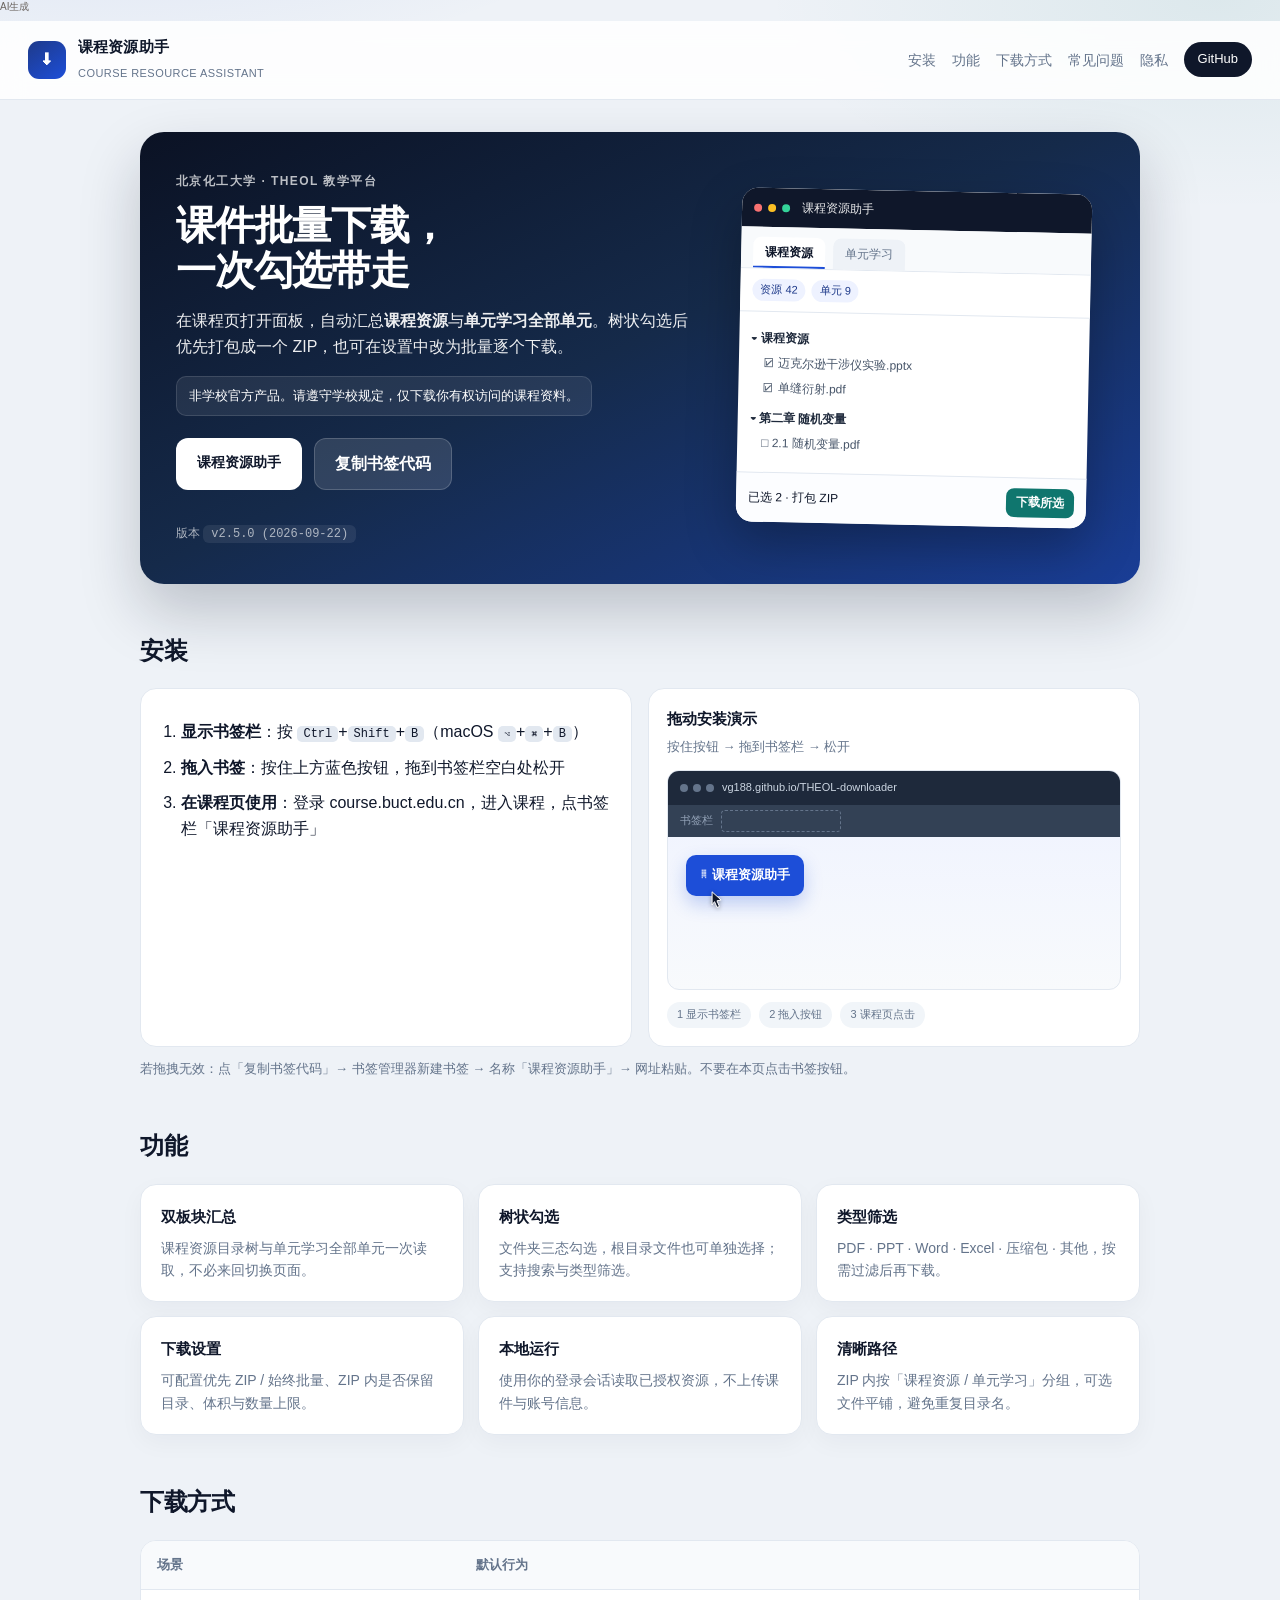
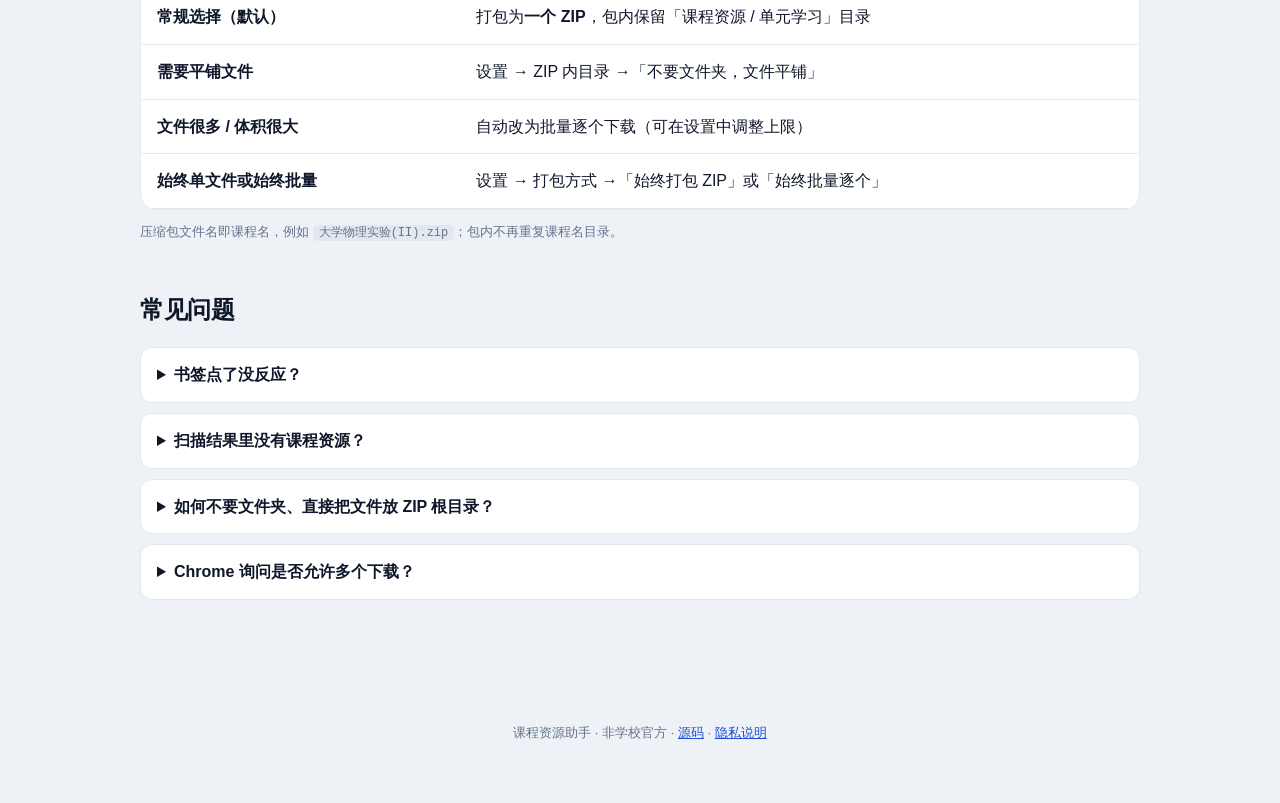
==== index.html @ 66c6e508 "feat: course resource assistant site" ====
<!-- AI生成 -->
<!doctype html>
<html lang="zh-CN">
<head>
<meta charset="utf-8">
<meta name="viewport" content="width=device-width,initial-scale=1">
<title>课程资源助手</title>
<meta name="description" content="北京化工大学 THEOL 教学平台课件批量下载工具。一次汇总课程资源与单元学习，树状勾选，优先打包 ZIP。书签安装，本地运行。">
<link rel="stylesheet" href="site.css">
<script>window.__BOOKMARKLET__={"href":"javascript:(()=>{(()=>{\"use strict\";const Ie=\"2.5.0\",H=\"buct-tab-dl-host\",Q=\"buct-dl-settings-v1\";if(location.protocol!==\"https:\"&&location.protocol!==\"http:\"){alert(\"请在学校教学平台页面运行此书签\");return}if(!/course\\.buct\\.edu\\.cn$/i.test(location.hostname)){alert(\"请在 course.buct.edu.cn 的课程页运行「课程资源助手」\");return}const ee=document.getElementById(H);if(ee&&ee.remove(),window.__buctTabDl&&window.__buctTabDl.close)try{window.__buctTabDl.close()}catch{}const D=location.origin,Z={\"pdf.gif\":\"pdf\",\"powerpoint.gif\":\"pptx\",\"ppt.gif\":\"ppt\",\"pptx.gif\":\"pptx\",\"word.gif\":\"doc\",\"doc.gif\":\"doc\",\"docx.gif\":\"docx\",\"excel.gif\":\"xls\",\"xls.gif\":\"xls\",\"xlsx.gif\":\"xlsx\",\"zip.gif\":\"zip\",\"rar.gif\":\"rar\",\"7z.gif\":\"7z\",\"txt.gif\":\"txt\",\"jpg.gif\":\"jpg\",\"png.gif\":\"png\",\"gif.gif\":\"gif\",\"mp3.gif\":\"mp3\",\"mp4.gif\":\"mp4\",\"video.gif\":\"mp4\",\"avi.gif\":\"avi\",\"html.gif\":\"html\",\"file.gif\":\"\",\"attach.gif\":\"\"},le={pdf:\"pdf\",ppt:\"ppt\",pptx:\"ppt\",doc:\"word\",docx:\"word\",xls:\"excel\",xlsx:\"excel\",zip:\"archive\",rar:\"archive\",\"7z\":\"archive\"},V=s=>new Promise(c=>setTimeout(c,s)),z=s=>String(s||\"\").replace(/\\s+/g,\" \").trim().replace(/[. ]+$/,\"\")||\"未命名\",te=s=>/\\.[A-Za-z0-9]{1,8}$/.test(String(s||\"\").split(/[\\\\/]/).pop()||\"\"),ne=s=>(String(s||\"\").trim().match(/\\.([A-Za-z0-9]{1,8})$/i)||[,\"\"])[1].toLowerCase(),B=s=>le[s]||\"other\",de=s=>String(s||\"\").split(/[\\\\/]/).pop().toLowerCase();function ue(s){if(!s)return\"\";const c=de(s);if(c in Z)return Z[c];for(const o of Object.keys(Z))if(Z[o]&&c.includes(o.replace(\".gif\",\"\")))return Z[o];return\"\"}async function $(s){const c=await fetch(s,{credentials:\"include\"});if(!c.ok)throw new Error(\"请求失败 \"+c.status);const o=await c.arrayBuffer(),f=(c.headers.get(\"content-type\")||\"\").match(/charset=([^;]+)/i);let d=(f?f[1]:\"gbk\").trim().toLowerCase();d===\"gb2312\"&&(d=\"gbk\");try{return new TextDecoder(d).decode(o)}catch{return new TextDecoder(\"gbk\").decode(o)}}const G=s=>new DOMParser().parseFromString(s,\"text/html\"),q=(s,c)=>{try{return new URL(s,c).href}catch{return\"\"}};function fe(s){const c=s.querySelector(\"table.valuelist\")||s.querySelector(\"table\");return c?[...c.querySelectorAll(\"tr\")].filter(o=>o.querySelector(\"td\")):[]}function oe(s){const c=s.querySelector('img[src*=\"icons/\"], img[src*=\"image/\"]');return c?ue(c.getAttribute(\"src\")||\"\"):\"\"}function pe(s,c){const o=s.querySelector(\"a[href*='listview.jsp'][href*='folderid=']\");if(!o)return null;const t=o.getAttribute(\"href\")||\"\",f=(o.textContent||\"\").replace(/\\s+/g,\" \").trim();if(!f||/返回上一级/.test(f))return null;const d=q(t,c);if(!d)return null;let a=\"\",u=\"\";try{const w=new URL(d);a=w.searchParams.get(\"folderid\")||\"\",u=w.searchParams.get(\"lid\")||\"\"}catch{return null}if(!a)return null;const g=s.querySelector(\"img\"),m=g&&g.getAttribute(\"src\")||\"\";if(!(/folder\\.gif|filefolder|directory/i.test(m)||/acttype=enter/.test(t))&&!/acttype=enter/.test(t))return null;const h=d.includes(\"acttype=enter\")?d:q(\"listview.jsp?acttype=enter&folderid=\"+encodeURIComponent(a)+(u?\"&lid=\"+encodeURIComponent(u):\"\"),c);return{folderId:a,lid:u,name:z(f),url:h}}function ge(s,c){const o=s.querySelector(\"a[href*='download_preview.jsp']\");if(!o)return null;let t;try{t=new URL(o.getAttribute(\"href\")||\"\",c)}catch{return null}const f=t.searchParams.get(\"fileid\")||\"\",d=t.searchParams.get(\"resid\")||\"\",a=t.searchParams.get(\"lid\")||\"\";if(!f||!d||!a)return null;let u=z((o.textContent||\"\").trim()||\"未命名\");const g=oe(s);!te(u)&&g&&(u+=\".\"+g);const m=ne(u)||g;let C=D;try{C=new URL(c).origin}catch{}const h=C+\"/meol/common/script/download.jsp?fileid=\"+encodeURIComponent(f)+\"&resid=\"+encodeURIComponent(d)+\"&lid=\"+encodeURIComponent(a);return{id:a+\":\"+d+\":\"+f,name:u,originalName:z((o.textContent||\"\").trim()||\"未命名\"),downloadUrl:h,previewUrl:q(o.getAttribute(\"href\")||\"\",c),fileid:f,resid:d,lid:a,ext:m,group:B(m)}}function R(s,c,o){return{type:\"folder\",id:\"f_\"+c.join(\"|\")+\"_\"+(o||\"\"),name:z(s),pathSegments:c.slice(),url:o||\"\",children:[],scanError:\"\"}}function Y(s,c,o){return{type:\"file\",...s,pathSegments:c.slice(),section:o||\"resource\"}}async function j(s,c,o,t){const f=await $(s),d=G(f),a=R(c,o,s);for(const u of fe(d)){const g=ge(u,s);if(g){a.children.push(Y(g,o,\"resource\"));continue}const m=pe(u,s);if(!(!m||t.has(m.folderId))){t.add(m.folderId);try{a.children.push(await j(m.url,m.name,[...o,m.name],t))}catch(C){const h=R(m.name,[...o,m.name],m.url);h.scanError=C&&C.message?C.message:String(C),a.children.push(h)}await V(35)}}return a}function A(s){const c=[],o=new Set;function t(f){const d=[f];for(;d.length;){const a=d.shift();if(!a||o.has(a))continue;o.add(a),c.push(a);let u=0;try{u=a.frames&&a.frames.length||0}catch{u=0}for(let g=0;g<u;g++)try{d.push(a.frames[g])}catch{}}}t(s);try{window.top&&!o.has(window.top)&&t(window.top)}catch{}return c}function be(){const s=[];for(const t of A(window))try{const f=t.location.href;try{const d=new URL(f),a=d.searchParams.get(\"lid\")||d.searchParams.get(\"courseId\")||\"\";a&&/^\\d+$/.test(a)&&s.push(a)}catch{}for(const d of t.document.querySelectorAll(\"a[href]\")){const a=d.getAttribute(\"href\")||\"\";if(/lid=|courseId=/.test(a))try{const u=new URL(a,f),g=u.searchParams.get(\"lid\")||u.searchParams.get(\"courseId\")||\"\";g&&/^\\d+$/.test(g)&&s.push(g)}catch{}}}catch{}const c={};for(const t of s)c[t]=(c[t]||0)+1;const o=Object.entries(c).sort((t,f)=>f[1]-t[1]);return o.length?o[0][0]:\"\"}function he(s){const c=String(s||\"\").match(/网络课程\\s*[—–-]\\s*(.+)$/);return c?z(c[1]).slice(0,80):z(String(s||\"\").replace(/\\s*[-—–|].*$/,\"\").trim()||\"课件\").slice(0,80)}function me(s,c){const o=[],t=new Set,f=/^(单元学习|课程资源|课程活动|基本信息|首页|课程介绍|教学大纲|教学日历|教师信息|课程作业|在线测试|教学播课|学习分析|互动交流|课程通知|课程问卷|课程笔记|课程答疑)$/i;for(const d of s.querySelectorAll('a[href*=\"course_column_preview_transfer.jsp\"]'))try{const a=new URL(d.getAttribute(\"href\"),c),u=a.searchParams.get(\"columnId\"),g=a.searchParams.get(\"tagbug\");if(!u||g!==\"client\"||t.has(u))continue;const m=z((d.textContent||\"\").replace(/\\s+/g,\" \").trim()||\"单元\").slice(0,120);if(f.test(m)||m.length<2)continue;t.add(u),o.push({columnId:u,title:m,entryUrl:a.origin+a.pathname+\"?tagbug=client&columnId=\"+encodeURIComponent(u),order:o.length})}catch{}return o}function X(s){const c=new Map;for(const o of s.querySelectorAll('a[href*=\"download_preview.jsp\"]'))try{const t=new URL(o.getAttribute(\"href\"),s.baseURI||D),f=t.searchParams.get(\"fileid\")||\"\",d=t.searchParams.get(\"resid\")||\"\",a=t.searchParams.get(\"lid\")||\"\";if(!f||!d||!a)continue;const u=a+\":\"+d+\":\"+f;if(c.has(u))continue;const g=o.closest(\"tr,li,div,td\")||o.parentElement;let m=z((o.textContent||\"\").trim()||\"未命名\");const C=g?oe(g):\"\";!te(m)&&C&&(m+=\".\"+C);const h=ne(m)||C;c.set(u,{id:u,name:m,originalName:z((o.textContent||\"\").trim()||\"未命名\"),downloadUrl:t.origin+\"/meol/common/script/download.jsp?fileid=\"+encodeURIComponent(f)+\"&resid=\"+encodeURIComponent(d)+\"&lid=\"+encodeURIComponent(a),previewUrl:t.href,fileid:f,resid:d,lid:a,ext:h,group:B(h)})}catch{}return[...c.values()]}async function xe(s){const c=await $(s),o=G(c);let t=X(o);const f=[...o.querySelectorAll(\"iframe[src],frame[src]\")].map(g=>q(g.getAttribute(\"src\")||\"\",s)),d=c.match(/resFolderViewList\\.do[^\"'\\s]*/i);d&&f.push(q(d[0].replace(/&amp;/g,\"&\"),s));for(const g of f)if(!(!g||!/course\\.buct\\.edu\\.cn/i.test(g))&&/resFolderViewList|listview|download_preview|colUrlStuView/i.test(g))try{t=t.concat(X(G(await $(g))))}catch{}const a=new Set,u=[];for(const g of t)a.has(g.id)||(a.add(g.id),u.push(g));return u}function P(s,c=[]){if(!s)return c;s.type===\"file\"&&c.push(s);for(const o of s.children||[])P(o,c);return c}async function we(s){const c=h=>{s&&s(h)};let o=\"课件\";for(const h of A(window))try{const w=h.document&&h.document.title;if(w&&/网络课程/.test(w)){o=he(w);break}}catch{}const t=be(),f=[];let d=R(\"课程资源\",[],location.href);d.id=\"section-resource\";let a=R(\"单元学习\",[\"单元学习\"],location.href);if(a.id=\"section-unit\",c(\"正在扫描课程资源目录树…\"),t)try{const h=D+\"/meol/common/script/listview.jsp?acttype=enter&folderid=0&lid=\"+encodeURIComponent(t);d=await j(h,\"课程资源\",[],new Set),d.id=\"section-resource\"}catch{try{const w=D+\"/meol/jpk/course/layout/newpage/listview.jsp?acttype=enter&folderid=0&lid=\"+encodeURIComponent(t);d=await j(w,\"课程资源\",[],new Set),d.id=\"section-resource\"}catch(w){d.scanError=w&&w.message||String(w),f.push({section:\"课程资源\",title:\"目录树\",error:d.scanError})}}else{let h=!1;for(const w of A(window))try{if(!/listview\\.jsp/i.test(w.location.href)||!w.document||!w.document.querySelector(\"table.valuelist\"))continue;h=!0,d=await j(w.location.href,\"课程资源\",[],new Set),d.id=\"section-resource\";break}catch{}h||(d.scanError=\"未能定位课程 id，请先进入课程资源或单元学习页面\",f.push({section:\"课程资源\",title:\"目录树\",error:d.scanError}))}c(\"正在探测全部单元…\");let u=[];for(const h of A(window))try{const w=me(h.document,h.location.href);w.length>u.length&&(u=w)}catch{}let g=0;if(u.length){const h=new Map;let w=0;for(const E of u){w+=1,c(\"正在读取单元 \"+w+\" / \"+u.length+\"：\"+E.title);try{const U=await xe(E.entryUrl),M=R(E.title,[\"单元学习\",E.title],E.entryUrl);for(const F of U)h.has(F.id)||(h.set(F.id,F),M.children.push(Y(F,[\"单元学习\",E.title],\"unit\")));a.children.push(M),g+=U.length}catch(U){f.push({section:\"单元学习\",title:E.title,error:U&&U.message?U.message:String(U)});const M=R(E.title,[\"单元学习\",E.title],E.entryUrl);M.scanError=U&&U.message?U.message:String(U),a.children.push(M)}await V(40)}}else{const h=[],w=new Set;for(const E of A(window))try{for(const U of X(E.document))w.has(U.id)||(w.add(U.id),h.push(U))}catch{}if(h.length){const E=R(\"当前页面\",[\"单元学习\",\"当前页面\"],location.href);for(const U of h)E.children.push(Y(U,[\"单元学习\",\"当前页面\"],\"unit\"));a.children.push(E),g=h.length}else a.scanError=\"未探测到单元列表\"}const m=P(d),C=P(a);return{ok:!0,courseName:o,lid:t,resourceTree:d,unitTree:a,resourceFiles:m,unitFiles:C,stats:{resourceFiles:m.length,units:u.length||(a.children.length?a.children.length:0),unitFiles:C.length,total:m.length+C.length},unitIndex:u,failures:f}}const _={zipMode:\"auto\",flatten:!1,maxZipMb:200,maxZipFiles:120};function ye(){try{const s=localStorage.getItem(Q);return s?{..._,...JSON.parse(s)}:{..._}}catch{return{..._}}}function ie(s){try{localStorage.setItem(Q,JSON.stringify(s))}catch{}}const i={courseName:\"课件\",tab:\"resource\",resourceTree:null,unitTree:null,resourceFiles:[],unitFiles:[],files:[],stats:null,failures:[],group:\"all\",query:\"\",selected:new Set,collapsed:new Set,scanning:!1,downloading:!1,settings:ye(),showSettings:!1};function ve(){let s=document.getElementById(H);s&&s.remove(),s=document.createElement(\"div\"),s.id=H,s.style.cssText=\"position:fixed;inset:0;z-index:2147483646;pointer-events:none;\";const c=s.attachShadow({mode:\"open\"});c.innerHTML=`\n<style>\n:host { all: initial; }\n*, *::before, *::after { box-sizing: border-box; }\n.scrim {\n  position: absolute; inset: 0; pointer-events: auto;\n  background: rgba(15, 23, 42, 0.38);\n  backdrop-filter: blur(3px);\n}\n.dialog {\n  pointer-events: auto;\n  position: absolute; left: 50%; top: 50%;\n  transform: translate(-50%, -50%);\n  width: min(980px, calc(100vw - 32px));\n  height: min(700px, calc(100vh - 32px));\n  display: flex; flex-direction: column;\n  background: #fff; color: #0f172a;\n  border-radius: 18px;\n  box-shadow: 0 25px 70px rgba(15, 23, 42, 0.35), 0 0 0 1px rgba(15, 23, 42, 0.06);\n  overflow: hidden;\n  font: 14px/1.5 \"Segoe UI\", \"PingFang SC\", \"Microsoft YaHei\", sans-serif;\n}\n.dialog.dragging { user-select: none; }\n.top {\n  display: flex; align-items: center; gap: 14px;\n  padding: 14px 18px;\n  background: linear-gradient(135deg, #0f172a 0%, #1e3a5f 55%, #2563eb 140%);\n  color: #fff; cursor: grab;\n}\n.top:active { cursor: grabbing; }\n.mark {\n  width: 40px; height: 40px; border-radius: 12px; display: grid; place-items: center;\n  background: rgba(255,255,255,.14); font-size: 18px; flex-shrink: 0;\n}\n.titles { flex: 1; min-width: 0; }\n.titles h1 { margin: 0; font-size: 16px; font-weight: 700; }\n.sub { margin: 3px 0 0; font-size: 12px; opacity: .8; white-space: nowrap; overflow: hidden; text-overflow: ellipsis; }\n.stats { display: flex; gap: 8px; flex-wrap: wrap; }\n.stat {\n  background: rgba(255,255,255,.12); border: 1px solid rgba(255,255,255,.12);\n  border-radius: 999px; padding: 4px 10px; font-size: 12px; white-space: nowrap;\n}\n.acts { display: flex; gap: 8px; }\nbutton {\n  font: inherit; border-radius: 10px; border: 1px solid transparent;\n  padding: 8px 14px; cursor: pointer; transition: .15s ease;\n}\nbutton.primary { background: #fff; color: #0f172a; font-weight: 650; }\nbutton.primary:hover { background: #e2e8f0; }\nbutton.accent { background: #10b981; color: #042f1e; font-weight: 700; }\nbutton.accent:hover { background: #34d399; }\nbutton.ghost {\n  background: rgba(255,255,255,.1); color: #fff; border-color: rgba(255,255,255,.12);\n}\nbutton.ghost:hover { background: rgba(255,255,255,.18); }\nbutton.soft {\n  background: #f1f5f9; color: #334155; border-color: #e2e8f0; font-size: 12px; padding: 6px 10px;\n}\nbutton.soft:hover { background: #e2e8f0; }\nbutton:disabled { opacity: 0.45; cursor: not-allowed; }\n\n.main-tabs {\n  display: flex; gap: 8px; padding: 12px 16px 0; background: #f8fafc;\n  border-bottom: 1px solid #e2e8f0;\n}\n.main-tab {\n  border: 1px solid #e2e8f0; background: #fff; color: #64748b;\n  border-radius: 12px 12px 0 0; border-bottom: none;\n  padding: 10px 18px; cursor: pointer; font: inherit; font-weight: 650;\n}\n.main-tab:hover { color: #0f172a; }\n.main-tab.active {\n  background: #fff; color: #0f172a; border-color: #e2e8f0;\n  box-shadow: 0 -2px 0 #2563eb inset;\n}\n.main-tab .cnt {\n  display: inline-block; margin-left: 6px; background: #e2e8f0; color: #334155;\n  border-radius: 999px; padding: 1px 7px; font-size: 11px; font-weight: 600;\n}\n.main-tab.active .cnt { background: #dbeafe; color: #1d4ed8; }\n\n.status {\n  padding: 8px 16px; font-size: 12px; color: #475569; background: #fff;\n  border-bottom: 1px solid #f1f5f9; min-height: 34px; display: flex; align-items: center; gap: 8px;\n}\n.dot { width: 8px; height: 8px; border-radius: 50%; background: #cbd5e1; flex-shrink: 0; }\n.dot.ok { background: #10b981; box-shadow: 0 0 0 3px rgba(16,185,129,.15); }\n.dot.err { background: #ef4444; box-shadow: 0 0 0 3px rgba(239,68,68,.15); }\n.dot.busy { background: #3b82f6; box-shadow: 0 0 0 3px rgba(59,130,246,.15); animation: pulse 1s infinite; }\n@keyframes pulse { 50% { opacity: .45; } }\n\n.toolbar {\n  display: flex; align-items: center; gap: 10px; padding: 12px 16px;\n  border-bottom: 1px solid #e2e8f0; background: #fff; flex-wrap: wrap;\n}\n.types { display: flex; gap: 4px; flex-wrap: wrap; }\n.type {\n  border: 1px solid transparent; background: transparent; color: #64748b;\n  border-radius: 999px; padding: 5px 11px; cursor: pointer; font: inherit; font-size: 12px;\n}\n.type:hover { background: #e2e8f0; color: #0f172a; }\n.type.active { background: #0f172a; color: #fff; border-color: #0f172a; font-weight: 600; }\n.search {\n  flex: 1; min-width: 140px; max-width: 240px;\n  border: 1px solid #e2e8f0; border-radius: 999px; padding: 7px 14px;\n  font: inherit; background: #fff; color: inherit;\n}\n.search:focus { outline: 2px solid #93c5fd; border-color: #3b82f6; }\n\n.body { flex: 1; display: grid; grid-template-columns: minmax(0, 1fr) 300px; min-height: 0; }\n.tree {\n  overflow: auto; padding: 10px 8px 14px;\n  background: radial-gradient(circle at top left, rgba(37,99,235,.05), transparent 40%), #fff;\n}\n.empty { padding: 48px 24px; text-align: center; color: #64748b; }\n.empty strong { display: block; color: #0f172a; margin-bottom: 6px; font-size: 15px; }\n.row { display: flex; align-items: center; gap: 8px; padding: 5px 8px; border-radius: 10px; min-height: 28px; }\n.row:hover { background: #f1f5f9; }\n.twisty {\n  width: 18px; height: 18px; border: none; background: transparent; color: #94a3b8;\n  cursor: pointer; border-radius: 4px; font-size: 10px; line-height: 1;\n  padding: 0; margin: 0; display: inline-grid; place-items: center;\n  flex-shrink: 0; user-select: none;\n}\n.twisty:hover { background: #e2e8f0; color: #334155; }\n.twisty.leaf { visibility: hidden; }\n.chk { width: 15px; height: 15px; accent-color: #2563eb; cursor: pointer; margin: 0; flex-shrink: 0; }\n.ico {\n  width: 20px; height: 20px; border-radius: 6px; display: inline-grid; place-items: center;\n  font-size: 10px; font-weight: 700; color: #fff; flex-shrink: 0;\n}\n.ico.folder { background: linear-gradient(145deg, #f59e0b, #d97706); }\n.ico.pdf { background: linear-gradient(145deg, #ef4444, #b91c1c); }\n.ico.ppt { background: linear-gradient(145deg, #f97316, #c2410c); }\n.ico.word { background: linear-gradient(145deg, #3b82f6, #1d4ed8); }\n.ico.excel { background: linear-gradient(145deg, #22c55e, #15803d); }\n.ico.archive { background: linear-gradient(145deg, #64748b, #475569); }\n.ico.other { background: linear-gradient(145deg, #8b5cf6, #6d28d9); }\n.label { flex: 1; min-width: 0; white-space: nowrap; overflow: hidden; text-overflow: ellipsis; }\n.badge, .ext { color: #94a3b8; font-size: 12px; flex-shrink: 0; }\n.ext { font-size: 11px; text-transform: uppercase; letter-spacing: .04em; }\n.kids { margin-left: 18px; border-left: 1px dashed #e2e8f0; padding-left: 4px; }\n.kids.collapsed { display: none; }\n\n.side {\n  border-left: 1px solid #e2e8f0; background: #fcfdff;\n  display: flex; flex-direction: column; min-height: 0;\n}\n.side h2 {\n  margin: 0; font-size: 13px; padding: 14px 14px 8px; color: #334155;\n  display: flex; justify-content: space-between; align-items: center;\n}\n.side .list { flex: 1; overflow: auto; padding: 0 8px 8px; }\n.sec-label {\n  font-size: 11px; font-weight: 700; letter-spacing: .04em;\n  color: #1d4ed8; background: #eff6ff; border-radius: 6px;\n  padding: 4px 8px; margin: 8px 4px 4px;\n}\n.sec-label.unit { color: #0f766e; background: #ecfdf5; }\n.side .item {\n  font-size: 12px; color: #475569; padding: 5px 8px; border-radius: 8px;\n  white-space: nowrap; overflow: hidden; text-overflow: ellipsis;\n}\n.side .item:hover { background: #f1f5f9; }\n.tag {\n  display: inline-block; font-size: 10px; font-weight: 700; border-radius: 4px;\n  padding: 1px 5px; margin-right: 6px; vertical-align: middle;\n}\n.tag.resource { background: #dbeafe; color: #1d4ed8; }\n.tag.unit { background: #d1fae5; color: #0f766e; }\n.foot {\n  padding: 12px 16px; border-top: 1px solid #e2e8f0; background: #f8fafc;\n}\n.foot .meta { font-size: 12px; color: #64748b; }\n.foot .meta strong { color: #0f172a; }\n.note { font-size: 11px; color: #94a3b8; margin-top: 2px; }\n.settings { padding: 12px 16px; background: #f8fafc; border-bottom: 1px solid #e2e8f0; }\n.settings h3 { margin: 0 0 10px; font-size: 13px; color: #334155; }\n.set-grid { display: grid; grid-template-columns: 1fr 1fr; gap: 10px 14px; }\n.set-grid label { display: flex; flex-direction: column; gap: 4px; font-size: 12px; color: #475569; }\n.set-grid select, .set-grid input {\n  font: inherit; font-size: 13px; padding: 7px 10px; border: 1px solid #e2e8f0;\n  border-radius: 8px; background: #fff; color: #0f172a;\n}\n.set-note { margin: 10px 0 0; font-size: 11px; color: #94a3b8; }\n.set-actions { display: flex; justify-content: flex-end; gap: 8px; margin-top: 10px; }\n@media (max-width: 760px) {\n  .body { grid-template-columns: 1fr; }\n  .side { display: none; }\n  .stats { display: none; }\n}\n</style>\n<div class=\"scrim\" id=\"scrim\"></div>\n<div class=\"dialog\" role=\"dialog\" aria-label=\"课程资源助手\">\n  <header class=\"top\" id=\"dragBar\">\n    <div class=\"mark\">⬇</div>\n    <div class=\"titles\">\n      <h1>课程资源助手</h1>\n      <p class=\"sub\" id=\"course\">正在识别课程…</p>\n    </div>\n    <div class=\"stats\" id=\"stats\"></div>\n    <div class=\"acts\">\n      <button class=\"primary\" id=\"btnScan\" type=\"button\">重新汇总</button>\n      <button class=\"accent\" id=\"btnDl\" type=\"button\" disabled>下载所选</button>\n      <button class=\"ghost\" id=\"btnSettings\" type=\"button\">设置</button>\n      <button class=\"ghost\" id=\"btnClose\" type=\"button\">关闭</button>\n    </div>\n  </header>\n  <nav class=\"main-tabs\" id=\"mainTabs\" aria-label=\"板块\">\n    <button class=\"main-tab active\" data-tab=\"resource\" type=\"button\">课程资源 <span class=\"cnt\" id=\"cntRes\">0</span></button>\n    <button class=\"main-tab\" data-tab=\"unit\" type=\"button\">单元学习 <span class=\"cnt\" id=\"cntUnit\">0</span></button>\n  </nav>\n  <div class=\"status\" id=\"status\"><span class=\"dot busy\"></span><span id=\"statusText\">正在汇总课程资源与全部单元…</span></div>\n  <div class=\"settings\" id=\"settingsPanel\" hidden>\n    <h3>下载设置</h3>\n    <div class=\"set-grid\">\n      <label>打包方式\n        <select id=\"setZipMode\">\n          <option value=\"auto\">自动（优先 ZIP）</option>\n          <option value=\"always\">始终打包 ZIP</option>\n          <option value=\"never\">始终批量逐个</option>\n        </select>\n      </label>\n      <label>ZIP 内目录\n        <select id=\"setFlatten\">\n          <option value=\"0\">保留目录结构</option>\n          <option value=\"1\">不要文件夹，文件平铺</option>\n        </select>\n      </label>\n      <label>ZIP 体积上限 (MB)\n        <input id=\"setZipMb\" type=\"number\" min=\"10\" max=\"2000\" step=\"10\" />\n      </label>\n      <label>ZIP 文件数上限\n        <input id=\"setZipFiles\" type=\"number\" min=\"1\" max=\"500\" step=\"1\" />\n      </label>\n    </div>\n    <p class=\"set-note\">设置保存在本机浏览器，不会上传。</p>\n    <div class=\"set-actions\">\n      <button class=\"soft\" id=\"setReset\" type=\"button\">恢复默认</button>\n      <button class=\"accent\" id=\"setSave\" type=\"button\">保存设置</button>\n    </div>\n  </div>\n  <div class=\"toolbar\">\n    <div class=\"types\" id=\"types\">\n      <button class=\"type active\" data-g=\"all\" type=\"button\">全部</button>\n      <button class=\"type\" data-g=\"pdf\" type=\"button\">PDF</button>\n      <button class=\"type\" data-g=\"ppt\" type=\"button\">PPT</button>\n      <button class=\"type\" data-g=\"word\" type=\"button\">Word</button>\n      <button class=\"type\" data-g=\"excel\" type=\"button\">Excel</button>\n      <button class=\"type\" data-g=\"archive\" type=\"button\">压缩包</button>\n      <button class=\"type\" data-g=\"other\" type=\"button\">其他</button>\n    </div>\n    <input class=\"search\" id=\"q\" type=\"search\" placeholder=\"搜索文件名…\" />\n    <button class=\"soft\" id=\"btnExp\" type=\"button\">展开</button>\n    <button class=\"soft\" id=\"btnCol\" type=\"button\">折叠</button>\n    <button class=\"soft\" id=\"btnSelVis\" type=\"button\">全选可见</button>\n    <button class=\"soft\" id=\"btnClr\" type=\"button\">清空</button>\n  </div>\n  <div class=\"body\">\n    <div class=\"tree\" id=\"tree\" role=\"tree\"></div>\n    <aside class=\"side\">\n      <h2>已选 <span id=\"selN\">0</span></h2>\n      <div class=\"list\" id=\"selList\"></div>\n      <div class=\"foot\">\n        <div class=\"meta\">\n          <div>保存到下载目录 / <strong id=\"saveName\">课件</strong> / 目录</div>\n          <div class=\"note\" id=\"dlNote\">已选会按「课程资源 / 单元学习」分组</div>\n        </div>\n      </div>\n    </aside>\n  </div>\n</div>`,document.documentElement.appendChild(s),window.__buctTabDl={host:s,shadow:c,close:()=>s.remove()};const o=e=>c.getElementById(e),t={course:o(\"course\"),stats:o(\"stats\"),status:o(\"status\"),statusText:o(\"statusText\"),tree:o(\"tree\"),types:o(\"types\"),q:o(\"q\"),mainTabs:o(\"mainTabs\"),cntRes:o(\"cntRes\"),cntUnit:o(\"cntUnit\"),btnScan:o(\"btnScan\"),btnDl:o(\"btnDl\"),btnClose:o(\"btnClose\"),btnSettings:o(\"btnSettings\"),btnExp:o(\"btnExp\"),btnCol:o(\"btnCol\"),btnSelVis:o(\"btnSelVis\"),btnClr:o(\"btnClr\"),selList:o(\"selList\"),selN:o(\"selN\"),saveName:o(\"saveName\"),dlNote:o(\"dlNote\"),dialog:c.querySelector(\".dialog\"),dragBar:o(\"dragBar\"),scrim:o(\"scrim\"),settingsPanel:o(\"settingsPanel\"),setZipMode:o(\"setZipMode\"),setFlatten:o(\"setFlatten\"),setZipMb:o(\"setZipMb\"),setZipFiles:o(\"setZipFiles\"),setReset:o(\"setReset\"),setSave:o(\"setSave\")};function f(){const e=i.settings;t.setZipMode.value=e.zipMode||\"auto\",t.setFlatten.value=e.flatten?\"1\":\"0\",t.setZipMb.value=String(e.maxZipMb||200),t.setZipFiles.value=String(e.maxZipFiles||120),t.settingsPanel.hidden=!1,i.showSettings=!0}function d(){t.settingsPanel.hidden=!0,i.showSettings=!1}(function(){let n=0,r=0,l=0,b=0,x=!1;const p=t.dialog;function k(S){if(S.target.closest(\"button, input\"))return;x=!0,p.classList.add(\"dragging\");const L=p.getBoundingClientRect();l=L.left,b=L.top,n=S.clientX,r=S.clientY,p.style.transform=\"none\",p.style.left=l+\"px\",p.style.top=b+\"px\",S.preventDefault()}function y(S){x&&(p.style.left=Math.max(8,Math.min(window.innerWidth-120,l+S.clientX-n))+\"px\",p.style.top=Math.max(8,Math.min(window.innerHeight-80,b+S.clientY-r))+\"px\")}function v(){x=!1,p.classList.remove(\"dragging\")}t.dragBar.addEventListener(\"mousedown\",k),window.addEventListener(\"mousemove\",y),window.addEventListener(\"mouseup\",v)})();function a(e,n){t.statusText.textContent=e;const r=t.status.querySelector(\".dot\");r.className=\"dot\"+(n?\" \"+n:\" busy\")}function u(){return i.tab===\"unit\"?i.unitTree:i.resourceTree}function g(){return i.tab===\"unit\"?i.unitFiles:i.resourceFiles}function m(e){if(i.group!==\"all\"&&(e.group||B(e.ext||\"\"))!==i.group)return!1;if(i.query){const n=i.query.toLowerCase(),r=String(e.name||\"\").toLowerCase(),l=(e.pathSegments||[]).join(\"/\").toLowerCase();if(!r.includes(n)&&!l.includes(n))return!1}return!0}function C(e){return e.type===\"file\"?m(e):!!(P(e).some(m)||i.query&&String(e.name||\"\").toLowerCase().includes(i.query.toLowerCase()))}function h(e,n=[]){if(!e||!C(e))return n;if(e.type===\"file\")return n.push(e),n;for(const r of e.children||[])h(r,n);return n}function w(e,n){if(!e)return null;if(e.id===n)return e;for(const r of e.children||[]){const l=w(r,n);if(l)return l}return null}function E(e,n){if(e.type===\"file\"){m(e)&&(n?i.selected.add(e.id):i.selected.delete(e.id));return}for(const r of e.children||[])E(r,n)}function U(e){const n=(e.pathSegments||[]).filter(Boolean).join(\"/\");return n?n+\"/\"+e.name:e.name}function M(e){return i.files.find(n=>n.id===e)}function F(){t.selN.textContent=String(i.selected.size),t.btnDl.disabled=i.selected.size===0||i.scanning||i.downloading,t.saveName.textContent=i.courseName||\"课件\",t.selList.innerHTML=\"\";const e=[],n=[];for(const l of i.selected){const b=M(l);b&&(b.section===\"unit\"?n.push(b):e.push(b))}function r(l,b,x){if(!b.length)return;const p=document.createElement(\"div\");p.className=\"sec-label\"+(x?\" \"+x:\"\"),p.textContent=l+\" · \"+b.length,t.selList.appendChild(p);for(const k of b){const y=document.createElement(\"div\");y.className=\"item\",y.innerHTML='<span class=\"tag '+(k.section===\"unit\"?\"unit\":\"resource\")+'\"></span><span></span>',y.querySelector(\".tag\").textContent=k.section===\"unit\"?\"单元\":\"资源\",y.querySelector(\"span:last-child\").textContent=U(k),t.selList.appendChild(y)}}r(\"课程资源\",e,\"\"),r(\"单元学习\",n,\"unit\");for(const l of t.tree.querySelectorAll(\"input[data-id]\")){const b=l.dataset.id;if(l.dataset.kind===\"file\")l.checked=i.selected.has(b),l.indeterminate=!1;else{const x=w(u(),b);if(!x)continue;const p=P(x).filter(m);if(!p.length){l.checked=!1,l.indeterminate=!1,l.disabled=!0;continue}l.disabled=!1;const k=p.filter(y=>i.selected.has(y.id)).length;l.checked=k===p.length,l.indeterminate=k>0&&k<p.length}}}function se(e){return e.type===\"folder\"?\"folder\":e.group||B(e.ext||\"\")}function ke(e){return e.type===\"folder\"?\"▸\":{pdf:\"P\",ppt:\"S\",word:\"W\",excel:\"X\",archive:\"Z\",other:\"F\"}[se(e)]||\"F\"}function re(e){if(!C(e))return null;const n=document.createElement(\"div\"),r=document.createElement(\"div\");r.className=\"row\";const l=e.type===\"folder\",b=i.collapsed.has(e.id),x=document.createElement(\"button\");x.type=\"button\",x.className=\"twisty\"+(l?\"\":\" leaf\"),x.textContent=b?\"▶\":\"▼\",x.setAttribute(\"aria-hidden\",\"true\"),l&&x.addEventListener(\"click\",v=>{v.stopPropagation(),i.collapsed.has(e.id)?i.collapsed.delete(e.id):i.collapsed.add(e.id),I()});const p=document.createElement(\"input\");p.type=\"checkbox\",p.className=\"chk\",p.dataset.id=e.id,p.dataset.kind=e.type,l?p.addEventListener(\"change\",()=>{E(e,p.checked),F()}):(p.checked=i.selected.has(e.id),p.addEventListener(\"change\",()=>{p.checked?i.selected.add(e.id):i.selected.delete(e.id),F()}));const k=document.createElement(\"span\");k.className=\"ico \"+se(e),k.textContent=ke(e);const y=document.createElement(\"span\");if(y.className=\"label\",y.textContent=e.name,y.title=U(e),r.append(x,p,k,y),l){const v=document.createElement(\"span\");v.className=\"badge\",v.textContent=String(P(e).filter(m).length),r.appendChild(v)}else{const v=document.createElement(\"span\");v.className=\"ext\",v.textContent=(e.ext||\"\").toUpperCase(),r.appendChild(v)}if(n.appendChild(r),l){const v=document.createElement(\"div\");v.className=\"kids\"+(b?\" collapsed\":\"\");for(const S of e.children||[]){const L=re(S);L&&v.appendChild(L)}n.appendChild(v)}return n}function I(){t.tree.innerHTML=\"\";const e=u(),n=i.tab===\"unit\"?\"单元学习\":\"课程资源\";if(!e||(!e.children||!e.children.length)&&e.scanError){t.tree.innerHTML='<div class=\"empty\"><strong>'+n+\"暂无内容</strong>\"+(e&&e.scanError?e.scanError:\"点「重新汇总」再试\")+\"</div>\";return}if(!e){t.tree.innerHTML='<div class=\"empty\"><strong>正在汇总…</strong>'+n+\"会单独列出</div>\";return}const r=re(e);r?t.tree.appendChild(r):t.tree.innerHTML='<div class=\"empty\"><strong>当前筛选下无文件</strong>可切换类型或清空搜索</div>',F()}function Se(e){if(!e){t.stats.innerHTML=\"\";return}t.stats.innerHTML='<span class=\"stat\">资源 '+e.resourceFiles+'</span><span class=\"stat\">单元 '+e.units+'</span><span class=\"stat\">共 '+e.total+\"</span>\",t.cntRes.textContent=String(e.resourceFiles),t.cntUnit.textContent=String(e.unitFiles)}function W(e,n){if(!(!e||n<=0||e.type!==\"folder\")){i.collapsed.delete(e.id);for(const r of e.children||[])W(r,n-1)}}function Ue(e){if(!e||!e.ok){a(e&&e.error||\"汇总失败\",\"err\");return}i.courseName=e.courseName||\"课件\",i.resourceTree=e.resourceTree,i.unitTree=e.unitTree,i.resourceFiles=e.resourceFiles||[],i.unitFiles=e.unitFiles||[],i.files=[...i.resourceFiles,...i.unitFiles],i.stats=e.stats,i.failures=e.failures||[],i.selected.clear(),i.collapsed.clear(),W(i.resourceTree,2),W(i.unitTree,2),t.course.textContent=i.courseName+\" · 资源 \"+i.stats.resourceFiles+\" / 单元文件 \"+i.stats.unitFiles,Se(i.stats);let n=\"已汇总：课程资源 \"+i.stats.resourceFiles+\" 个，单元学习 \"+i.stats.unitFiles+\" 个（\"+i.stats.units+\" 个单元）\";i.failures.length&&(n+=\"，\"+i.failures.length+\" 项读取失败\"),a(n,i.failures.length?\"\":\"ok\"),I()}async function ae(){if(!i.scanning){i.scanning=!0,t.btnScan.disabled=!0,t.btnDl.disabled=!0,a(\"正在一次性汇总课程资源与全部单元…\",\"busy\"),I();try{const e=await we(n=>a(n,\"busy\"));Ue(e)}catch(e){a(e&&e.message?e.message:\"汇总失败\",\"err\")}i.scanning=!1,t.btnScan.disabled=!1,F()}}function Ce(e,n){const r=document.createElement(\"a\");r.href=e,r.download=n.split(\"/\").pop(),r.rel=\"noopener\",document.body.appendChild(r),r.click(),r.remove()}function Ee(e,n){const r=URL.createObjectURL(e),l=document.createElement(\"a\");l.href=r,l.download=n,l.rel=\"noopener\",document.body.appendChild(l),l.click(),l.remove(),setTimeout(()=>URL.revokeObjectURL(r),4e3)}const Me=(Number(i.settings.maxZipMb)||200)*1024*1024;function Le(e){let n=-1;for(let r=0;r<e.length;r++){n^=e[r];for(let l=0;l<8;l++)n=n>>>1^(n&1?3988292384:0)}return(n^-1)>>>0}function Fe(e){const n=new TextEncoder,r=[],l=[];let b=0;for(const y of e){const v=n.encode(y.name),S=Le(y.data),L=y.data.length,O=new Uint8Array(30+v.length),T=new DataView(O.buffer);T.setUint32(0,67324752,!0),T.setUint16(4,20,!0),T.setUint16(6,2048,!0),T.setUint16(8,0,!0),T.setUint16(10,0,!0),T.setUint16(12,33,!0),T.setUint32(14,S,!0),T.setUint32(18,L,!0),T.setUint32(22,L,!0),T.setUint16(26,v.length,!0),T.setUint16(28,0,!0),O.set(v,30),r.push(O,y.data);const K=new Uint8Array(46+v.length),N=new DataView(K.buffer);N.setUint32(0,33639248,!0),N.setUint16(4,20,!0),N.setUint16(6,20,!0),N.setUint16(8,2048,!0),N.setUint16(10,0,!0),N.setUint16(12,0,!0),N.setUint16(14,33,!0),N.setUint32(16,S,!0),N.setUint32(20,L,!0),N.setUint32(24,L,!0),N.setUint16(28,v.length,!0),N.setUint32(42,b,!0),K.set(v,46),l.push(K),b+=O.length+L}const x=l.reduce((y,v)=>y+v.length,0),p=new Uint8Array(22),k=new DataView(p.buffer);return k.setUint32(0,101010256,!0),k.setUint16(8,e.length,!0),k.setUint16(10,e.length,!0),k.setUint32(12,x,!0),k.setUint32(16,b,!0),new Blob([...r,...l,p],{type:\"application/zip\"})}function Ne(e,n){const r=e.section===\"unit\"?\"单元学习\":\"课程资源\";let l=i.settings.flatten?e.name:r+\"/\"+U(e);if(l=l.replace(/\\\\/g,\"/\"),i.settings.flatten){let b=l,x=1;for(;n.has(l);){const p=b.lastIndexOf(\".\");l=p>0?b.slice(0,p)+\" (\"+x+\")\"+b.slice(p):b+\" (\"+x+\")\",x+=1}}return n.add(l),l}function Te(e){const n=i.settings,r=(Number(n.maxZipMb)||200)*1024*1024,l=Number(n.maxZipFiles)||120;if(n.zipMode===\"never\")return{mode:\"batch\",reason:\"已设为批量逐个下载\"};if(n.zipMode===\"always\")return{mode:\"zip\",reason:n.flatten?\"打包 ZIP（文件平铺）\":\"打包 ZIP（保留目录）\"};if(e.length>l)return{mode:\"batch\",reason:\"已选 \"+e.length+\" 个，超过 \"+l+\"，改用批量下载\"};const b=e.reduce((k,y)=>k+(Number(y.sizeBytes)||0),0),x=e.filter(k=>!Number(k.sizeBytes)).length;return b>r?{mode:\"batch\",reason:\"已知体积过大，改用批量下载\"}:x>60?{mode:\"batch\",reason:\"大小未知文件过多，改用批量下载\"}:{mode:\"zip\",reason:\"打包 ZIP · \"+(n.flatten?\"文件平铺\":\"保留目录\")+(x?\"（含 \"+x+\" 个大小未知）\":\"\")}}async function ce(e){const n=[],r=new Set;let l=0,b=0;const x=(Number(i.settings.maxZipMb)||200)*1024*1024;for(const y of e){b+=1,a(\"打包中 \"+b+\" / \"+e.length+\"：\"+y.name,\"busy\");let v;try{const S=await fetch(y.downloadUrl,{credentials:\"include\"});if(!S.ok)throw new Error(\"HTTP \"+S.status);const L=(S.headers.get(\"content-type\")||\"\").toLowerCase();if(L.includes(\"text/html\")||L.includes(\"application/json\"))throw new Error(\"服务器返回了网页而不是文件（可能登录失效）\");v=new Uint8Array(await S.arrayBuffer())}catch(S){throw Object.assign(new Error(y.name+\"：\"+(S&&S.message?S.message:S)),{failedFile:y})}if(l+=v.length,l>x)throw Object.assign(new Error(\"打包体积超过 \"+Math.round(x/1048576)+\" MB\"),{overBudget:!0});n.push({name:Ne(y,r),data:v})}a(\"正在生成 ZIP…\",\"busy\");const p=Fe(n),k=(i.courseName||\"课件\")+\".zip\";Ee(p,k),a(\"已下载压缩包：\"+k+\"（\"+e.length+\" 个文件）\",\"ok\")}async function J(e){t.dlNote.textContent=\"Chrome 可能询问是否允许多个下载，请点允许。\",a(\"批量下载 \"+e.length+\" 个文件…\",\"busy\");let n=0;for(const r of e)Ce(r.downloadUrl,r.name),n+=1,a(\"已触发 \"+n+\" / \"+e.length+\"：\"+r.name,\"busy\"),await V(260);a(\"已触发全部 \"+e.length+\" 个下载。请到浏览器下载列表核对。\",\"ok\"),t.dlNote.textContent=i.settings.flatten?\"批量下载 · 文件名\":\"批量下载 · 保存名以文件名为准，目录结构见汇总列表\"}async function ze(){const e=[...i.selected].map(M).filter(Boolean);if(!e.length)return;i.downloading=!0,t.btnDl.disabled=!0;const n=Te(e);t.dlNote.textContent=n.reason,a(n.mode===\"zip\"?\"准备打包下载…\":\"准备批量下载…\",\"busy\");try{if(n.mode===\"zip\")try{await ce(e)}catch(r){if(r&&r.overBudget)confirm(r.message+`\n是否改为逐个批量下载？`)?await J(e):a(\"已取消。可减少勾选后再打包。\",\"err\");else if(r&&r.failedFile)if(confirm(r.message+`\n是否跳过失败项，继续打包其余文件？`)){const b=e.filter(x=>x.id!==r.failedFile.id);b.length?await ce(b):a(\"没有可打包的文件\",\"err\")}else a(\"已取消打包\",\"err\");else a(r&&r.message?r.message:\"打包失败，改为批量下载\",\"err\"),await J(e)}else await J(e)}catch(r){a(r&&r.message?r.message:\"下载失败\",\"err\")}i.downloading=!1,F()}t.mainTabs.addEventListener(\"click\",e=>{const n=e.target.closest(\".main-tab\");if(n){i.tab=n.dataset.tab;for(const r of t.mainTabs.querySelectorAll(\".main-tab\"))r.classList.toggle(\"active\",r===n);I()}}),t.btnScan.addEventListener(\"click\",()=>ae()),t.btnDl.addEventListener(\"click\",()=>ze()),t.btnClose.addEventListener(\"click\",()=>s.remove()),t.scrim.addEventListener(\"click\",()=>s.remove()),t.btnSettings.addEventListener(\"click\",()=>{i.showSettings?d():f()}),t.setSave.addEventListener(\"click\",()=>{i.settings={zipMode:t.setZipMode.value||\"auto\",flatten:t.setFlatten.value===\"1\",maxZipMb:Math.max(10,Math.min(2e3,Number(t.setZipMb.value)||200)),maxZipFiles:Math.max(1,Math.min(500,Number(t.setZipFiles.value)||120))},ie(i.settings),d(),a(\"设置已保存\",\"ok\")}),t.setReset.addEventListener(\"click\",()=>{i.settings={..._},ie(i.settings),f(),a(\"已恢复默认设置\",\"ok\")}),t.btnExp.addEventListener(\"click\",()=>{i.collapsed.clear(),I()}),t.btnCol.addEventListener(\"click\",()=>{const e=r=>{if(r.type===\"folder\"){i.collapsed.add(r.id);for(const l of r.children||[])e(l)}},n=u();n&&e(n),I()}),t.btnSelVis.addEventListener(\"click\",()=>{for(const e of h(u()))i.selected.add(e.id);F()}),t.btnClr.addEventListener(\"click\",()=>{i.selected.clear(),F()}),t.q.addEventListener(\"input\",()=>{i.query=t.q.value.trim(),I()}),t.types.addEventListener(\"click\",e=>{const n=e.target.closest(\".type\");if(n){i.group=n.dataset.g;for(const r of t.types.querySelectorAll(\".type\"))r.classList.toggle(\"active\",r===n);I()}}),I(),ae()}ve()})();})()","stamp":"v2.5.0 (2026-09-22)"};</script>
</head>
<body>
<p data-aigc-mark="1" style="margin:0 0 8px;font-size:10px;line-height:1.3;color:#6b6560;font-weight:400;">AI生成</p>

<a class="skip-link" href="#main">跳到主要内容</a>

<header class="site-header">
  <div class="brand">
    <span class="logo">⬇</span>
    <div>
      <strong>课程资源助手</strong>
      <small>Course Resource Assistant</small>
    </div>
  </div>
  <nav class="site-nav" aria-label="页面导航">
    <a href="#install">安装</a>
    <a href="#features">功能</a>
    <a href="#download">下载方式</a>
    <a href="#faq">常见问题</a>
    <a href="privacy.html">隐私</a>
    <a class="repo" href="https://github.com/vg188/THEOL-downloader">GitHub</a>
  </nav>
</header>

<main id="main">
  <section class="hero">
    <div class="hero-copy">
      <p class="eyebrow">北京化工大学 · THEOL 教学平台</p>
      <h1>课件批量下载，<br>一次勾选带走</h1>
      <p class="lede">在课程页打开面板，自动汇总<strong>课程资源</strong>与<strong>单元学习全部单元</strong>。树状勾选后优先打包成一个 ZIP，也可在设置中改为批量逐个下载。</p>
      <p class="disclaimer">非学校官方产品。请遵守学校规定，仅下载你有权访问的课程资料。</p>
      <div class="hero-actions">
        <a id="bookmarklet-install" class="button button-primary" href="javascript:(()=&gt;{(()=&gt;{&quot;use strict&quot;;const Ie=&quot;2.5.0&quot;,H=&quot;buct-tab-dl-host&quot;,Q=&quot;buct-dl-settings-v1&quot;;if(location.protocol!==&quot;https:&quot;&amp;&amp;location.protocol!==&quot;http:&quot;){alert(&quot;请在学校教学平台页面运行此书签&quot;);return}if(!/course\.buct\.edu\.cn$/i.test(location.hostname)){alert(&quot;请在 course.buct.edu.cn 的课程页运行「课程资源助手」&quot;);return}const ee=document.getElementById(H);if(ee&amp;&amp;ee.remove(),window.__buctTabDl&amp;&amp;window.__buctTabDl.close)try{window.__buctTabDl.close()}catch{}const D=location.origin,Z={&quot;pdf.gif&quot;:&quot;pdf&quot;,&quot;powerpoint.gif&quot;:&quot;pptx&quot;,&quot;ppt.gif&quot;:&quot;ppt&quot;,&quot;pptx.gif&quot;:&quot;pptx&quot;,&quot;word.gif&quot;:&quot;doc&quot;,&quot;doc.gif&quot;:&quot;doc&quot;,&quot;docx.gif&quot;:&quot;docx&quot;,&quot;excel.gif&quot;:&quot;xls&quot;,&quot;xls.gif&quot;:&quot;xls&quot;,&quot;xlsx.gif&quot;:&quot;xlsx&quot;,&quot;zip.gif&quot;:&quot;zip&quot;,&quot;rar.gif&quot;:&quot;rar&quot;,&quot;7z.gif&quot;:&quot;7z&quot;,&quot;txt.gif&quot;:&quot;txt&quot;,&quot;jpg.gif&quot;:&quot;jpg&quot;,&quot;png.gif&quot;:&quot;png&quot;,&quot;gif.gif&quot;:&quot;gif&quot;,&quot;mp3.gif&quot;:&quot;mp3&quot;,&quot;mp4.gif&quot;:&quot;mp4&quot;,&quot;video.gif&quot;:&quot;mp4&quot;,&quot;avi.gif&quot;:&quot;avi&quot;,&quot;html.gif&quot;:&quot;html&quot;,&quot;file.gif&quot;:&quot;&quot;,&quot;attach.gif&quot;:&quot;&quot;},le={pdf:&quot;pdf&quot;,ppt:&quot;ppt&quot;,pptx:&quot;ppt&quot;,doc:&quot;word&quot;,docx:&quot;word&quot;,xls:&quot;excel&quot;,xlsx:&quot;excel&quot;,zip:&quot;archive&quot;,rar:&quot;archive&quot;,&quot;7z&quot;:&quot;archive&quot;},V=s=&gt;new Promise(c=&gt;setTimeout(c,s)),z=s=&gt;String(s||&quot;&quot;).replace(/\s+/g,&quot; &quot;).trim().replace(/[. ]+$/,&quot;&quot;)||&quot;未命名&quot;,te=s=&gt;/\.[A-Za-z0-9]{1,8}$/.test(String(s||&quot;&quot;).split(/[\\/]/).pop()||&quot;&quot;),ne=s=&gt;(String(s||&quot;&quot;).trim().match(/\.([A-Za-z0-9]{1,8})$/i)||[,&quot;&quot;])[1].toLowerCase(),B=s=&gt;le[s]||&quot;other&quot;,de=s=&gt;String(s||&quot;&quot;).split(/[\\/]/).pop().toLowerCase();function ue(s){if(!s)return&quot;&quot;;const c=de(s);if(c in Z)return Z[c];for(const o of Object.keys(Z))if(Z[o]&amp;&amp;c.includes(o.replace(&quot;.gif&quot;,&quot;&quot;)))return Z[o];return&quot;&quot;}async function $(s){const c=await fetch(s,{credentials:&quot;include&quot;});if(!c.ok)throw new Error(&quot;请求失败 &quot;+c.status);const o=await c.arrayBuffer(),f=(c.headers.get(&quot;content-type&quot;)||&quot;&quot;).match(/charset=([^;]+)/i);let d=(f?f[1]:&quot;gbk&quot;).trim().toLowerCase();d===&quot;gb2312&quot;&amp;&amp;(d=&quot;gbk&quot;);try{return new TextDecoder(d).decode(o)}catch{return new TextDecoder(&quot;gbk&quot;).decode(o)}}const G=s=&gt;new DOMParser().parseFromString(s,&quot;text/html&quot;),q=(s,c)=&gt;{try{return new URL(s,c).href}catch{return&quot;&quot;}};function fe(s){const c=s.querySelector(&quot;table.valuelist&quot;)||s.querySelector(&quot;table&quot;);return c?[...c.querySelectorAll(&quot;tr&quot;)].filter(o=&gt;o.querySelector(&quot;td&quot;)):[]}function oe(s){const c=s.querySelector('img[src*=&quot;icons/&quot;], img[src*=&quot;image/&quot;]');return c?ue(c.getAttribute(&quot;src&quot;)||&quot;&quot;):&quot;&quot;}function pe(s,c){const o=s.querySelector(&quot;a[href*='listview.jsp'][href*='folderid=']&quot;);if(!o)return null;const t=o.getAttribute(&quot;href&quot;)||&quot;&quot;,f=(o.textContent||&quot;&quot;).replace(/\s+/g,&quot; &quot;).trim();if(!f||/返回上一级/.test(f))return null;const d=q(t,c);if(!d)return null;let a=&quot;&quot;,u=&quot;&quot;;try{const w=new URL(d);a=w.searchParams.get(&quot;folderid&quot;)||&quot;&quot;,u=w.searchParams.get(&quot;lid&quot;)||&quot;&quot;}catch{return null}if(!a)return null;const g=s.querySelector(&quot;img&quot;),m=g&amp;&amp;g.getAttribute(&quot;src&quot;)||&quot;&quot;;if(!(/folder\.gif|filefolder|directory/i.test(m)||/acttype=enter/.test(t))&amp;&amp;!/acttype=enter/.test(t))return null;const h=d.includes(&quot;acttype=enter&quot;)?d:q(&quot;listview.jsp?acttype=enter&amp;folderid=&quot;+encodeURIComponent(a)+(u?&quot;&amp;lid=&quot;+encodeURIComponent(u):&quot;&quot;),c);return{folderId:a,lid:u,name:z(f),url:h}}function ge(s,c){const o=s.querySelector(&quot;a[href*='download_preview.jsp']&quot;);if(!o)return null;let t;try{t=new URL(o.getAttribute(&quot;href&quot;)||&quot;&quot;,c)}catch{return null}const f=t.searchParams.get(&quot;fileid&quot;)||&quot;&quot;,d=t.searchParams.get(&quot;resid&quot;)||&quot;&quot;,a=t.searchParams.get(&quot;lid&quot;)||&quot;&quot;;if(!f||!d||!a)return null;let u=z((o.textContent||&quot;&quot;).trim()||&quot;未命名&quot;);const g=oe(s);!te(u)&amp;&amp;g&amp;&amp;(u+=&quot;.&quot;+g);const m=ne(u)||g;let C=D;try{C=new URL(c).origin}catch{}const h=C+&quot;/meol/common/script/download.jsp?fileid=&quot;+encodeURIComponent(f)+&quot;&amp;resid=&quot;+encodeURIComponent(d)+&quot;&amp;lid=&quot;+encodeURIComponent(a);return{id:a+&quot;:&quot;+d+&quot;:&quot;+f,name:u,originalName:z((o.textContent||&quot;&quot;).trim()||&quot;未命名&quot;),downloadUrl:h,previewUrl:q(o.getAttribute(&quot;href&quot;)||&quot;&quot;,c),fileid:f,resid:d,lid:a,ext:m,group:B(m)}}function R(s,c,o){return{type:&quot;folder&quot;,id:&quot;f_&quot;+c.join(&quot;|&quot;)+&quot;_&quot;+(o||&quot;&quot;),name:z(s),pathSegments:c.slice(),url:o||&quot;&quot;,children:[],scanError:&quot;&quot;}}function Y(s,c,o){return{type:&quot;file&quot;,...s,pathSegments:c.slice(),section:o||&quot;resource&quot;}}async function j(s,c,o,t){const f=await $(s),d=G(f),a=R(c,o,s);for(const u of fe(d)){const g=ge(u,s);if(g){a.children.push(Y(g,o,&quot;resource&quot;));continue}const m=pe(u,s);if(!(!m||t.has(m.folderId))){t.add(m.folderId);try{a.children.push(await j(m.url,m.name,[...o,m.name],t))}catch(C){const h=R(m.name,[...o,m.name],m.url);h.scanError=C&amp;&amp;C.message?C.message:String(C),a.children.push(h)}await V(35)}}return a}function A(s){const c=[],o=new Set;function t(f){const d=[f];for(;d.length;){const a=d.shift();if(!a||o.has(a))continue;o.add(a),c.push(a);let u=0;try{u=a.frames&amp;&amp;a.frames.length||0}catch{u=0}for(let g=0;g&lt;u;g++)try{d.push(a.frames[g])}catch{}}}t(s);try{window.top&amp;&amp;!o.has(window.top)&amp;&amp;t(window.top)}catch{}return c}function be(){const s=[];for(const t of A(window))try{const f=t.location.href;try{const d=new URL(f),a=d.searchParams.get(&quot;lid&quot;)||d.searchParams.get(&quot;courseId&quot;)||&quot;&quot;;a&amp;&amp;/^\d+$/.test(a)&amp;&amp;s.push(a)}catch{}for(const d of t.document.querySelectorAll(&quot;a[href]&quot;)){const a=d.getAttribute(&quot;href&quot;)||&quot;&quot;;if(/lid=|courseId=/.test(a))try{const u=new URL(a,f),g=u.searchParams.get(&quot;lid&quot;)||u.searchParams.get(&quot;courseId&quot;)||&quot;&quot;;g&amp;&amp;/^\d+$/.test(g)&amp;&amp;s.push(g)}catch{}}}catch{}const c={};for(const t of s)c[t]=(c[t]||0)+1;const o=Object.entries(c).sort((t,f)=&gt;f[1]-t[1]);return o.length?o[0][0]:&quot;&quot;}function he(s){const c=String(s||&quot;&quot;).match(/网络课程\s*[—–-]\s*(.+)$/);return c?z(c[1]).slice(0,80):z(String(s||&quot;&quot;).replace(/\s*[-—–|].*$/,&quot;&quot;).trim()||&quot;课件&quot;).slice(0,80)}function me(s,c){const o=[],t=new Set,f=/^(单元学习|课程资源|课程活动|基本信息|首页|课程介绍|教学大纲|教学日历|教师信息|课程作业|在线测试|教学播课|学习分析|互动交流|课程通知|课程问卷|课程笔记|课程答疑)$/i;for(const d of s.querySelectorAll('a[href*=&quot;course_column_preview_transfer.jsp&quot;]'))try{const a=new URL(d.getAttribute(&quot;href&quot;),c),u=a.searchParams.get(&quot;columnId&quot;),g=a.searchParams.get(&quot;tagbug&quot;);if(!u||g!==&quot;client&quot;||t.has(u))continue;const m=z((d.textContent||&quot;&quot;).replace(/\s+/g,&quot; &quot;).trim()||&quot;单元&quot;).slice(0,120);if(f.test(m)||m.length&lt;2)continue;t.add(u),o.push({columnId:u,title:m,entryUrl:a.origin+a.pathname+&quot;?tagbug=client&amp;columnId=&quot;+encodeURIComponent(u),order:o.length})}catch{}return o}function X(s){const c=new Map;for(const o of s.querySelectorAll('a[href*=&quot;download_preview.jsp&quot;]'))try{const t=new URL(o.getAttribute(&quot;href&quot;),s.baseURI||D),f=t.searchParams.get(&quot;fileid&quot;)||&quot;&quot;,d=t.searchParams.get(&quot;resid&quot;)||&quot;&quot;,a=t.searchParams.get(&quot;lid&quot;)||&quot;&quot;;if(!f||!d||!a)continue;const u=a+&quot;:&quot;+d+&quot;:&quot;+f;if(c.has(u))continue;const g=o.closest(&quot;tr,li,div,td&quot;)||o.parentElement;let m=z((o.textContent||&quot;&quot;).trim()||&quot;未命名&quot;);const C=g?oe(g):&quot;&quot;;!te(m)&amp;&amp;C&amp;&amp;(m+=&quot;.&quot;+C);const h=ne(m)||C;c.set(u,{id:u,name:m,originalName:z((o.textContent||&quot;&quot;).trim()||&quot;未命名&quot;),downloadUrl:t.origin+&quot;/meol/common/script/download.jsp?fileid=&quot;+encodeURIComponent(f)+&quot;&amp;resid=&quot;+encodeURIComponent(d)+&quot;&amp;lid=&quot;+encodeURIComponent(a),previewUrl:t.href,fileid:f,resid:d,lid:a,ext:h,group:B(h)})}catch{}return[...c.values()]}async function xe(s){const c=await $(s),o=G(c);let t=X(o);const f=[...o.querySelectorAll(&quot;iframe[src],frame[src]&quot;)].map(g=&gt;q(g.getAttribute(&quot;src&quot;)||&quot;&quot;,s)),d=c.match(/resFolderViewList\.do[^&quot;'\s]*/i);d&amp;&amp;f.push(q(d[0].replace(/&amp;amp;/g,&quot;&amp;&quot;),s));for(const g of f)if(!(!g||!/course\.buct\.edu\.cn/i.test(g))&amp;&amp;/resFolderViewList|listview|download_preview|colUrlStuView/i.test(g))try{t=t.concat(X(G(await $(g))))}catch{}const a=new Set,u=[];for(const g of t)a.has(g.id)||(a.add(g.id),u.push(g));return u}function P(s,c=[]){if(!s)return c;s.type===&quot;file&quot;&amp;&amp;c.push(s);for(const o of s.children||[])P(o,c);return c}async function we(s){const c=h=&gt;{s&amp;&amp;s(h)};let o=&quot;课件&quot;;for(const h of A(window))try{const w=h.document&amp;&amp;h.document.title;if(w&amp;&amp;/网络课程/.test(w)){o=he(w);break}}catch{}const t=be(),f=[];let d=R(&quot;课程资源&quot;,[],location.href);d.id=&quot;section-resource&quot;;let a=R(&quot;单元学习&quot;,[&quot;单元学习&quot;],location.href);if(a.id=&quot;section-unit&quot;,c(&quot;正在扫描课程资源目录树…&quot;),t)try{const h=D+&quot;/meol/common/script/listview.jsp?acttype=enter&amp;folderid=0&amp;lid=&quot;+encodeURIComponent(t);d=await j(h,&quot;课程资源&quot;,[],new Set),d.id=&quot;section-resource&quot;}catch{try{const w=D+&quot;/meol/jpk/course/layout/newpage/listview.jsp?acttype=enter&amp;folderid=0&amp;lid=&quot;+encodeURIComponent(t);d=await j(w,&quot;课程资源&quot;,[],new Set),d.id=&quot;section-resource&quot;}catch(w){d.scanError=w&amp;&amp;w.message||String(w),f.push({section:&quot;课程资源&quot;,title:&quot;目录树&quot;,error:d.scanError})}}else{let h=!1;for(const w of A(window))try{if(!/listview\.jsp/i.test(w.location.href)||!w.document||!w.document.querySelector(&quot;table.valuelist&quot;))continue;h=!0,d=await j(w.location.href,&quot;课程资源&quot;,[],new Set),d.id=&quot;section-resource&quot;;break}catch{}h||(d.scanError=&quot;未能定位课程 id，请先进入课程资源或单元学习页面&quot;,f.push({section:&quot;课程资源&quot;,title:&quot;目录树&quot;,error:d.scanError}))}c(&quot;正在探测全部单元…&quot;);let u=[];for(const h of A(window))try{const w=me(h.document,h.location.href);w.length&gt;u.length&amp;&amp;(u=w)}catch{}let g=0;if(u.length){const h=new Map;let w=0;for(const E of u){w+=1,c(&quot;正在读取单元 &quot;+w+&quot; / &quot;+u.length+&quot;：&quot;+E.title);try{const U=await xe(E.entryUrl),M=R(E.title,[&quot;单元学习&quot;,E.title],E.entryUrl);for(const F of U)h.has(F.id)||(h.set(F.id,F),M.children.push(Y(F,[&quot;单元学习&quot;,E.title],&quot;unit&quot;)));a.children.push(M),g+=U.length}catch(U){f.push({section:&quot;单元学习&quot;,title:E.title,error:U&amp;&amp;U.message?U.message:String(U)});const M=R(E.title,[&quot;单元学习&quot;,E.title],E.entryUrl);M.scanError=U&amp;&amp;U.message?U.message:String(U),a.children.push(M)}await V(40)}}else{const h=[],w=new Set;for(const E of A(window))try{for(const U of X(E.document))w.has(U.id)||(w.add(U.id),h.push(U))}catch{}if(h.length){const E=R(&quot;当前页面&quot;,[&quot;单元学习&quot;,&quot;当前页面&quot;],location.href);for(const U of h)E.children.push(Y(U,[&quot;单元学习&quot;,&quot;当前页面&quot;],&quot;unit&quot;));a.children.push(E),g=h.length}else a.scanError=&quot;未探测到单元列表&quot;}const m=P(d),C=P(a);return{ok:!0,courseName:o,lid:t,resourceTree:d,unitTree:a,resourceFiles:m,unitFiles:C,stats:{resourceFiles:m.length,units:u.length||(a.children.length?a.children.length:0),unitFiles:C.length,total:m.length+C.length},unitIndex:u,failures:f}}const _={zipMode:&quot;auto&quot;,flatten:!1,maxZipMb:200,maxZipFiles:120};function ye(){try{const s=localStorage.getItem(Q);return s?{..._,...JSON.parse(s)}:{..._}}catch{return{..._}}}function ie(s){try{localStorage.setItem(Q,JSON.stringify(s))}catch{}}const i={courseName:&quot;课件&quot;,tab:&quot;resource&quot;,resourceTree:null,unitTree:null,resourceFiles:[],unitFiles:[],files:[],stats:null,failures:[],group:&quot;all&quot;,query:&quot;&quot;,selected:new Set,collapsed:new Set,scanning:!1,downloading:!1,settings:ye(),showSettings:!1};function ve(){let s=document.getElementById(H);s&amp;&amp;s.remove(),s=document.createElement(&quot;div&quot;),s.id=H,s.style.cssText=&quot;position:fixed;inset:0;z-index:2147483646;pointer-events:none;&quot;;const c=s.attachShadow({mode:&quot;open&quot;});c.innerHTML=`
&lt;style&gt;
:host { all: initial; }
*, *::before, *::after { box-sizing: border-box; }
.scrim {
  position: absolute; inset: 0; pointer-events: auto;
  background: rgba(15, 23, 42, 0.38);
  backdrop-filter: blur(3px);
}
.dialog {
  pointer-events: auto;
  position: absolute; left: 50%; top: 50%;
  transform: translate(-50%, -50%);
  width: min(980px, calc(100vw - 32px));
  height: min(700px, calc(100vh - 32px));
  display: flex; flex-direction: column;
  background: #fff; color: #0f172a;
  border-radius: 18px;
  box-shadow: 0 25px 70px rgba(15, 23, 42, 0.35), 0 0 0 1px rgba(15, 23, 42, 0.06);
  overflow: hidden;
  font: 14px/1.5 &quot;Segoe UI&quot;, &quot;PingFang SC&quot;, &quot;Microsoft YaHei&quot;, sans-serif;
}
.dialog.dragging { user-select: none; }
.top {
  display: flex; align-items: center; gap: 14px;
  padding: 14px 18px;
  background: linear-gradient(135deg, #0f172a 0%, #1e3a5f 55%, #2563eb 140%);
  color: #fff; cursor: grab;
}
.top:active { cursor: grabbing; }
.mark {
  width: 40px; height: 40px; border-radius: 12px; display: grid; place-items: center;
  background: rgba(255,255,255,.14); font-size: 18px; flex-shrink: 0;
}
.titles { flex: 1; min-width: 0; }
.titles h1 { margin: 0; font-size: 16px; font-weight: 700; }
.sub { margin: 3px 0 0; font-size: 12px; opacity: .8; white-space: nowrap; overflow: hidden; text-overflow: ellipsis; }
.stats { display: flex; gap: 8px; flex-wrap: wrap; }
.stat {
  background: rgba(255,255,255,.12); border: 1px solid rgba(255,255,255,.12);
  border-radius: 999px; padding: 4px 10px; font-size: 12px; white-space: nowrap;
}
.acts { display: flex; gap: 8px; }
button {
  font: inherit; border-radius: 10px; border: 1px solid transparent;
  padding: 8px 14px; cursor: pointer; transition: .15s ease;
}
button.primary { background: #fff; color: #0f172a; font-weight: 650; }
button.primary:hover { background: #e2e8f0; }
button.accent { background: #10b981; color: #042f1e; font-weight: 700; }
button.accent:hover { background: #34d399; }
button.ghost {
  background: rgba(255,255,255,.1); color: #fff; border-color: rgba(255,255,255,.12);
}
button.ghost:hover { background: rgba(255,255,255,.18); }
button.soft {
  background: #f1f5f9; color: #334155; border-color: #e2e8f0; font-size: 12px; padding: 6px 10px;
}
button.soft:hover { background: #e2e8f0; }
button:disabled { opacity: 0.45; cursor: not-allowed; }

.main-tabs {
  display: flex; gap: 8px; padding: 12px 16px 0; background: #f8fafc;
  border-bottom: 1px solid #e2e8f0;
}
.main-tab {
  border: 1px solid #e2e8f0; background: #fff; color: #64748b;
  border-radius: 12px 12px 0 0; border-bottom: none;
  padding: 10px 18px; cursor: pointer; font: inherit; font-weight: 650;
}
.main-tab:hover { color: #0f172a; }
.main-tab.active {
  background: #fff; color: #0f172a; border-color: #e2e8f0;
  box-shadow: 0 -2px 0 #2563eb inset;
}
.main-tab .cnt {
  display: inline-block; margin-left: 6px; background: #e2e8f0; color: #334155;
  border-radius: 999px; padding: 1px 7px; font-size: 11px; font-weight: 600;
}
.main-tab.active .cnt { background: #dbeafe; color: #1d4ed8; }

.status {
  padding: 8px 16px; font-size: 12px; color: #475569; background: #fff;
  border-bottom: 1px solid #f1f5f9; min-height: 34px; display: flex; align-items: center; gap: 8px;
}
.dot { width: 8px; height: 8px; border-radius: 50%; background: #cbd5e1; flex-shrink: 0; }
.dot.ok { background: #10b981; box-shadow: 0 0 0 3px rgba(16,185,129,.15); }
.dot.err { background: #ef4444; box-shadow: 0 0 0 3px rgba(239,68,68,.15); }
.dot.busy { background: #3b82f6; box-shadow: 0 0 0 3px rgba(59,130,246,.15); animation: pulse 1s infinite; }
@keyframes pulse { 50% { opacity: .45; } }

.toolbar {
  display: flex; align-items: center; gap: 10px; padding: 12px 16px;
  border-bottom: 1px solid #e2e8f0; background: #fff; flex-wrap: wrap;
}
.types { display: flex; gap: 4px; flex-wrap: wrap; }
.type {
  border: 1px solid transparent; background: transparent; color: #64748b;
  border-radius: 999px; padding: 5px 11px; cursor: pointer; font: inherit; font-size: 12px;
}
.type:hover { background: #e2e8f0; color: #0f172a; }
.type.active { background: #0f172a; color: #fff; border-color: #0f172a; font-weight: 600; }
.search {
  flex: 1; min-width: 140px; max-width: 240px;
  border: 1px solid #e2e8f0; border-radius: 999px; padding: 7px 14px;
  font: inherit; background: #fff; color: inherit;
}
.search:focus { outline: 2px solid #93c5fd; border-color: #3b82f6; }

.body { flex: 1; display: grid; grid-template-columns: minmax(0, 1fr) 300px; min-height: 0; }
.tree {
  overflow: auto; padding: 10px 8px 14px;
  background: radial-gradient(circle at top left, rgba(37,99,235,.05), transparent 40%), #fff;
}
.empty { padding: 48px 24px; text-align: center; color: #64748b; }
.empty strong { display: block; color: #0f172a; margin-bottom: 6px; font-size: 15px; }
.row { display: flex; align-items: center; gap: 8px; padding: 5px 8px; border-radius: 10px; min-height: 28px; }
.row:hover { background: #f1f5f9; }
.twisty {
  width: 18px; height: 18px; border: none; background: transparent; color: #94a3b8;
  cursor: pointer; border-radius: 4px; font-size: 10px; line-height: 1;
  padding: 0; margin: 0; display: inline-grid; place-items: center;
  flex-shrink: 0; user-select: none;
}
.twisty:hover { background: #e2e8f0; color: #334155; }
.twisty.leaf { visibility: hidden; }
.chk { width: 15px; height: 15px; accent-color: #2563eb; cursor: pointer; margin: 0; flex-shrink: 0; }
.ico {
  width: 20px; height: 20px; border-radius: 6px; display: inline-grid; place-items: center;
  font-size: 10px; font-weight: 700; color: #fff; flex-shrink: 0;
}
.ico.folder { background: linear-gradient(145deg, #f59e0b, #d97706); }
.ico.pdf { background: linear-gradient(145deg, #ef4444, #b91c1c); }
.ico.ppt { background: linear-gradient(145deg, #f97316, #c2410c); }
.ico.word { background: linear-gradient(145deg, #3b82f6, #1d4ed8); }
.ico.excel { background: linear-gradient(145deg, #22c55e, #15803d); }
.ico.archive { background: linear-gradient(145deg, #64748b, #475569); }
.ico.other { background: linear-gradient(145deg, #8b5cf6, #6d28d9); }
.label { flex: 1; min-width: 0; white-space: nowrap; overflow: hidden; text-overflow: ellipsis; }
.badge, .ext { color: #94a3b8; font-size: 12px; flex-shrink: 0; }
.ext { font-size: 11px; text-transform: uppercase; letter-spacing: .04em; }
.kids { margin-left: 18px; border-left: 1px dashed #e2e8f0; padding-left: 4px; }
.kids.collapsed { display: none; }

.side {
  border-left: 1px solid #e2e8f0; background: #fcfdff;
  display: flex; flex-direction: column; min-height: 0;
}
.side h2 {
  margin: 0; font-size: 13px; padding: 14px 14px 8px; color: #334155;
  display: flex; justify-content: space-between; align-items: center;
}
.side .list { flex: 1; overflow: auto; padding: 0 8px 8px; }
.sec-label {
  font-size: 11px; font-weight: 700; letter-spacing: .04em;
  color: #1d4ed8; background: #eff6ff; border-radius: 6px;
  padding: 4px 8px; margin: 8px 4px 4px;
}
.sec-label.unit { color: #0f766e; background: #ecfdf5; }
.side .item {
  font-size: 12px; color: #475569; padding: 5px 8px; border-radius: 8px;
  white-space: nowrap; overflow: hidden; text-overflow: ellipsis;
}
.side .item:hover { background: #f1f5f9; }
.tag {
  display: inline-block; font-size: 10px; font-weight: 700; border-radius: 4px;
  padding: 1px 5px; margin-right: 6px; vertical-align: middle;
}
.tag.resource { background: #dbeafe; color: #1d4ed8; }
.tag.unit { background: #d1fae5; color: #0f766e; }
.foot {
  padding: 12px 16px; border-top: 1px solid #e2e8f0; background: #f8fafc;
}
.foot .meta { font-size: 12px; color: #64748b; }
.foot .meta strong { color: #0f172a; }
.note { font-size: 11px; color: #94a3b8; margin-top: 2px; }
.settings { padding: 12px 16px; background: #f8fafc; border-bottom: 1px solid #e2e8f0; }
.settings h3 { margin: 0 0 10px; font-size: 13px; color: #334155; }
.set-grid { display: grid; grid-template-columns: 1fr 1fr; gap: 10px 14px; }
.set-grid label { display: flex; flex-direction: column; gap: 4px; font-size: 12px; color: #475569; }
.set-grid select, .set-grid input {
  font: inherit; font-size: 13px; padding: 7px 10px; border: 1px solid #e2e8f0;
  border-radius: 8px; background: #fff; color: #0f172a;
}
.set-note { margin: 10px 0 0; font-size: 11px; color: #94a3b8; }
.set-actions { display: flex; justify-content: flex-end; gap: 8px; margin-top: 10px; }
@media (max-width: 760px) {
  .body { grid-template-columns: 1fr; }
  .side { display: none; }
  .stats { display: none; }
}
&lt;/style&gt;
&lt;div class=&quot;scrim&quot; id=&quot;scrim&quot;&gt;&lt;/div&gt;
&lt;div class=&quot;dialog&quot; role=&quot;dialog&quot; aria-label=&quot;课程资源助手&quot;&gt;
  &lt;header class=&quot;top&quot; id=&quot;dragBar&quot;&gt;
    &lt;div class=&quot;mark&quot;&gt;⬇&lt;/div&gt;
    &lt;div class=&quot;titles&quot;&gt;
      &lt;h1&gt;课程资源助手&lt;/h1&gt;
      &lt;p class=&quot;sub&quot; id=&quot;course&quot;&gt;正在识别课程…&lt;/p&gt;
    &lt;/div&gt;
    &lt;div class=&quot;stats&quot; id=&quot;stats&quot;&gt;&lt;/div&gt;
    &lt;div class=&quot;acts&quot;&gt;
      &lt;button class=&quot;primary&quot; id=&quot;btnScan&quot; type=&quot;button&quot;&gt;重新汇总&lt;/button&gt;
      &lt;button class=&quot;accent&quot; id=&quot;btnDl&quot; type=&quot;button&quot; disabled&gt;下载所选&lt;/button&gt;
      &lt;button class=&quot;ghost&quot; id=&quot;btnSettings&quot; type=&quot;button&quot;&gt;设置&lt;/button&gt;
      &lt;button class=&quot;ghost&quot; id=&quot;btnClose&quot; type=&quot;button&quot;&gt;关闭&lt;/button&gt;
    &lt;/div&gt;
  &lt;/header&gt;
  &lt;nav class=&quot;main-tabs&quot; id=&quot;mainTabs&quot; aria-label=&quot;板块&quot;&gt;
    &lt;button class=&quot;main-tab active&quot; data-tab=&quot;resource&quot; type=&quot;button&quot;&gt;课程资源 &lt;span class=&quot;cnt&quot; id=&quot;cntRes&quot;&gt;0&lt;/span&gt;&lt;/button&gt;
    &lt;button class=&quot;main-tab&quot; data-tab=&quot;unit&quot; type=&quot;button&quot;&gt;单元学习 &lt;span class=&quot;cnt&quot; id=&quot;cntUnit&quot;&gt;0&lt;/span&gt;&lt;/button&gt;
  &lt;/nav&gt;
  &lt;div class=&quot;status&quot; id=&quot;status&quot;&gt;&lt;span class=&quot;dot busy&quot;&gt;&lt;/span&gt;&lt;span id=&quot;statusText&quot;&gt;正在汇总课程资源与全部单元…&lt;/span&gt;&lt;/div&gt;
  &lt;div class=&quot;settings&quot; id=&quot;settingsPanel&quot; hidden&gt;
    &lt;h3&gt;下载设置&lt;/h3&gt;
    &lt;div class=&quot;set-grid&quot;&gt;
      &lt;label&gt;打包方式
        &lt;select id=&quot;setZipMode&quot;&gt;
          &lt;option value=&quot;auto&quot;&gt;自动（优先 ZIP）&lt;/option&gt;
          &lt;option value=&quot;always&quot;&gt;始终打包 ZIP&lt;/option&gt;
          &lt;option value=&quot;never&quot;&gt;始终批量逐个&lt;/option&gt;
        &lt;/select&gt;
      &lt;/label&gt;
      &lt;label&gt;ZIP 内目录
        &lt;select id=&quot;setFlatten&quot;&gt;
          &lt;option value=&quot;0&quot;&gt;保留目录结构&lt;/option&gt;
          &lt;option value=&quot;1&quot;&gt;不要文件夹，文件平铺&lt;/option&gt;
        &lt;/select&gt;
      &lt;/label&gt;
      &lt;label&gt;ZIP 体积上限 (MB)
        &lt;input id=&quot;setZipMb&quot; type=&quot;number&quot; min=&quot;10&quot; max=&quot;2000&quot; step=&quot;10&quot; /&gt;
      &lt;/label&gt;
      &lt;label&gt;ZIP 文件数上限
        &lt;input id=&quot;setZipFiles&quot; type=&quot;number&quot; min=&quot;1&quot; max=&quot;500&quot; step=&quot;1&quot; /&gt;
      &lt;/label&gt;
    &lt;/div&gt;
    &lt;p class=&quot;set-note&quot;&gt;设置保存在本机浏览器，不会上传。&lt;/p&gt;
    &lt;div class=&quot;set-actions&quot;&gt;
      &lt;button class=&quot;soft&quot; id=&quot;setReset&quot; type=&quot;button&quot;&gt;恢复默认&lt;/button&gt;
      &lt;button class=&quot;accent&quot; id=&quot;setSave&quot; type=&quot;button&quot;&gt;保存设置&lt;/button&gt;
    &lt;/div&gt;
  &lt;/div&gt;
  &lt;div class=&quot;toolbar&quot;&gt;
    &lt;div class=&quot;types&quot; id=&quot;types&quot;&gt;
      &lt;button class=&quot;type active&quot; data-g=&quot;all&quot; type=&quot;button&quot;&gt;全部&lt;/button&gt;
      &lt;button class=&quot;type&quot; data-g=&quot;pdf&quot; type=&quot;button&quot;&gt;PDF&lt;/button&gt;
      &lt;button class=&quot;type&quot; data-g=&quot;ppt&quot; type=&quot;button&quot;&gt;PPT&lt;/button&gt;
      &lt;button class=&quot;type&quot; data-g=&quot;word&quot; type=&quot;button&quot;&gt;Word&lt;/button&gt;
      &lt;button class=&quot;type&quot; data-g=&quot;excel&quot; type=&quot;button&quot;&gt;Excel&lt;/button&gt;
      &lt;button class=&quot;type&quot; data-g=&quot;archive&quot; type=&quot;button&quot;&gt;压缩包&lt;/button&gt;
      &lt;button class=&quot;type&quot; data-g=&quot;other&quot; type=&quot;button&quot;&gt;其他&lt;/button&gt;
    &lt;/div&gt;
    &lt;input class=&quot;search&quot; id=&quot;q&quot; type=&quot;search&quot; placeholder=&quot;搜索文件名…&quot; /&gt;
    &lt;button class=&quot;soft&quot; id=&quot;btnExp&quot; type=&quot;button&quot;&gt;展开&lt;/button&gt;
    &lt;button class=&quot;soft&quot; id=&quot;btnCol&quot; type=&quot;button&quot;&gt;折叠&lt;/button&gt;
    &lt;button class=&quot;soft&quot; id=&quot;btnSelVis&quot; type=&quot;button&quot;&gt;全选可见&lt;/button&gt;
    &lt;button class=&quot;soft&quot; id=&quot;btnClr&quot; type=&quot;button&quot;&gt;清空&lt;/button&gt;
  &lt;/div&gt;
  &lt;div class=&quot;body&quot;&gt;
    &lt;div class=&quot;tree&quot; id=&quot;tree&quot; role=&quot;tree&quot;&gt;&lt;/div&gt;
    &lt;aside class=&quot;side&quot;&gt;
      &lt;h2&gt;已选 &lt;span id=&quot;selN&quot;&gt;0&lt;/span&gt;&lt;/h2&gt;
      &lt;div class=&quot;list&quot; id=&quot;selList&quot;&gt;&lt;/div&gt;
      &lt;div class=&quot;foot&quot;&gt;
        &lt;div class=&quot;meta&quot;&gt;
          &lt;div&gt;保存到下载目录 / &lt;strong id=&quot;saveName&quot;&gt;课件&lt;/strong&gt; / 目录&lt;/div&gt;
          &lt;div class=&quot;note&quot; id=&quot;dlNote&quot;&gt;已选会按「课程资源 / 单元学习」分组&lt;/div&gt;
        &lt;/div&gt;
      &lt;/div&gt;
    &lt;/aside&gt;
  &lt;/div&gt;
&lt;/div&gt;`,document.documentElement.appendChild(s),window.__buctTabDl={host:s,shadow:c,close:()=&gt;s.remove()};const o=e=&gt;c.getElementById(e),t={course:o(&quot;course&quot;),stats:o(&quot;stats&quot;),status:o(&quot;status&quot;),statusText:o(&quot;statusText&quot;),tree:o(&quot;tree&quot;),types:o(&quot;types&quot;),q:o(&quot;q&quot;),mainTabs:o(&quot;mainTabs&quot;),cntRes:o(&quot;cntRes&quot;),cntUnit:o(&quot;cntUnit&quot;),btnScan:o(&quot;btnScan&quot;),btnDl:o(&quot;btnDl&quot;),btnClose:o(&quot;btnClose&quot;),btnSettings:o(&quot;btnSettings&quot;),btnExp:o(&quot;btnExp&quot;),btnCol:o(&quot;btnCol&quot;),btnSelVis:o(&quot;btnSelVis&quot;),btnClr:o(&quot;btnClr&quot;),selList:o(&quot;selList&quot;),selN:o(&quot;selN&quot;),saveName:o(&quot;saveName&quot;),dlNote:o(&quot;dlNote&quot;),dialog:c.querySelector(&quot;.dialog&quot;),dragBar:o(&quot;dragBar&quot;),scrim:o(&quot;scrim&quot;),settingsPanel:o(&quot;settingsPanel&quot;),setZipMode:o(&quot;setZipMode&quot;),setFlatten:o(&quot;setFlatten&quot;),setZipMb:o(&quot;setZipMb&quot;),setZipFiles:o(&quot;setZipFiles&quot;),setReset:o(&quot;setReset&quot;),setSave:o(&quot;setSave&quot;)};function f(){const e=i.settings;t.setZipMode.value=e.zipMode||&quot;auto&quot;,t.setFlatten.value=e.flatten?&quot;1&quot;:&quot;0&quot;,t.setZipMb.value=String(e.maxZipMb||200),t.setZipFiles.value=String(e.maxZipFiles||120),t.settingsPanel.hidden=!1,i.showSettings=!0}function d(){t.settingsPanel.hidden=!0,i.showSettings=!1}(function(){let n=0,r=0,l=0,b=0,x=!1;const p=t.dialog;function k(S){if(S.target.closest(&quot;button, input&quot;))return;x=!0,p.classList.add(&quot;dragging&quot;);const L=p.getBoundingClientRect();l=L.left,b=L.top,n=S.clientX,r=S.clientY,p.style.transform=&quot;none&quot;,p.style.left=l+&quot;px&quot;,p.style.top=b+&quot;px&quot;,S.preventDefault()}function y(S){x&amp;&amp;(p.style.left=Math.max(8,Math.min(window.innerWidth-120,l+S.clientX-n))+&quot;px&quot;,p.style.top=Math.max(8,Math.min(window.innerHeight-80,b+S.clientY-r))+&quot;px&quot;)}function v(){x=!1,p.classList.remove(&quot;dragging&quot;)}t.dragBar.addEventListener(&quot;mousedown&quot;,k),window.addEventListener(&quot;mousemove&quot;,y),window.addEventListener(&quot;mouseup&quot;,v)})();function a(e,n){t.statusText.textContent=e;const r=t.status.querySelector(&quot;.dot&quot;);r.className=&quot;dot&quot;+(n?&quot; &quot;+n:&quot; busy&quot;)}function u(){return i.tab===&quot;unit&quot;?i.unitTree:i.resourceTree}function g(){return i.tab===&quot;unit&quot;?i.unitFiles:i.resourceFiles}function m(e){if(i.group!==&quot;all&quot;&amp;&amp;(e.group||B(e.ext||&quot;&quot;))!==i.group)return!1;if(i.query){const n=i.query.toLowerCase(),r=String(e.name||&quot;&quot;).toLowerCase(),l=(e.pathSegments||[]).join(&quot;/&quot;).toLowerCase();if(!r.includes(n)&amp;&amp;!l.includes(n))return!1}return!0}function C(e){return e.type===&quot;file&quot;?m(e):!!(P(e).some(m)||i.query&amp;&amp;String(e.name||&quot;&quot;).toLowerCase().includes(i.query.toLowerCase()))}function h(e,n=[]){if(!e||!C(e))return n;if(e.type===&quot;file&quot;)return n.push(e),n;for(const r of e.children||[])h(r,n);return n}function w(e,n){if(!e)return null;if(e.id===n)return e;for(const r of e.children||[]){const l=w(r,n);if(l)return l}return null}function E(e,n){if(e.type===&quot;file&quot;){m(e)&amp;&amp;(n?i.selected.add(e.id):i.selected.delete(e.id));return}for(const r of e.children||[])E(r,n)}function U(e){const n=(e.pathSegments||[]).filter(Boolean).join(&quot;/&quot;);return n?n+&quot;/&quot;+e.name:e.name}function M(e){return i.files.find(n=&gt;n.id===e)}function F(){t.selN.textContent=String(i.selected.size),t.btnDl.disabled=i.selected.size===0||i.scanning||i.downloading,t.saveName.textContent=i.courseName||&quot;课件&quot;,t.selList.innerHTML=&quot;&quot;;const e=[],n=[];for(const l of i.selected){const b=M(l);b&amp;&amp;(b.section===&quot;unit&quot;?n.push(b):e.push(b))}function r(l,b,x){if(!b.length)return;const p=document.createElement(&quot;div&quot;);p.className=&quot;sec-label&quot;+(x?&quot; &quot;+x:&quot;&quot;),p.textContent=l+&quot; · &quot;+b.length,t.selList.appendChild(p);for(const k of b){const y=document.createElement(&quot;div&quot;);y.className=&quot;item&quot;,y.innerHTML='&lt;span class=&quot;tag '+(k.section===&quot;unit&quot;?&quot;unit&quot;:&quot;resource&quot;)+'&quot;&gt;&lt;/span&gt;&lt;span&gt;&lt;/span&gt;',y.querySelector(&quot;.tag&quot;).textContent=k.section===&quot;unit&quot;?&quot;单元&quot;:&quot;资源&quot;,y.querySelector(&quot;span:last-child&quot;).textContent=U(k),t.selList.appendChild(y)}}r(&quot;课程资源&quot;,e,&quot;&quot;),r(&quot;单元学习&quot;,n,&quot;unit&quot;);for(const l of t.tree.querySelectorAll(&quot;input[data-id]&quot;)){const b=l.dataset.id;if(l.dataset.kind===&quot;file&quot;)l.checked=i.selected.has(b),l.indeterminate=!1;else{const x=w(u(),b);if(!x)continue;const p=P(x).filter(m);if(!p.length){l.checked=!1,l.indeterminate=!1,l.disabled=!0;continue}l.disabled=!1;const k=p.filter(y=&gt;i.selected.has(y.id)).length;l.checked=k===p.length,l.indeterminate=k&gt;0&amp;&amp;k&lt;p.length}}}function se(e){return e.type===&quot;folder&quot;?&quot;folder&quot;:e.group||B(e.ext||&quot;&quot;)}function ke(e){return e.type===&quot;folder&quot;?&quot;▸&quot;:{pdf:&quot;P&quot;,ppt:&quot;S&quot;,word:&quot;W&quot;,excel:&quot;X&quot;,archive:&quot;Z&quot;,other:&quot;F&quot;}[se(e)]||&quot;F&quot;}function re(e){if(!C(e))return null;const n=document.createElement(&quot;div&quot;),r=document.createElement(&quot;div&quot;);r.className=&quot;row&quot;;const l=e.type===&quot;folder&quot;,b=i.collapsed.has(e.id),x=document.createElement(&quot;button&quot;);x.type=&quot;button&quot;,x.className=&quot;twisty&quot;+(l?&quot;&quot;:&quot; leaf&quot;),x.textContent=b?&quot;▶&quot;:&quot;▼&quot;,x.setAttribute(&quot;aria-hidden&quot;,&quot;true&quot;),l&amp;&amp;x.addEventListener(&quot;click&quot;,v=&gt;{v.stopPropagation(),i.collapsed.has(e.id)?i.collapsed.delete(e.id):i.collapsed.add(e.id),I()});const p=document.createElement(&quot;input&quot;);p.type=&quot;checkbox&quot;,p.className=&quot;chk&quot;,p.dataset.id=e.id,p.dataset.kind=e.type,l?p.addEventListener(&quot;change&quot;,()=&gt;{E(e,p.checked),F()}):(p.checked=i.selected.has(e.id),p.addEventListener(&quot;change&quot;,()=&gt;{p.checked?i.selected.add(e.id):i.selected.delete(e.id),F()}));const k=document.createElement(&quot;span&quot;);k.className=&quot;ico &quot;+se(e),k.textContent=ke(e);const y=document.createElement(&quot;span&quot;);if(y.className=&quot;label&quot;,y.textContent=e.name,y.title=U(e),r.append(x,p,k,y),l){const v=document.createElement(&quot;span&quot;);v.className=&quot;badge&quot;,v.textContent=String(P(e).filter(m).length),r.appendChild(v)}else{const v=document.createElement(&quot;span&quot;);v.className=&quot;ext&quot;,v.textContent=(e.ext||&quot;&quot;).toUpperCase(),r.appendChild(v)}if(n.appendChild(r),l){const v=document.createElement(&quot;div&quot;);v.className=&quot;kids&quot;+(b?&quot; collapsed&quot;:&quot;&quot;);for(const S of e.children||[]){const L=re(S);L&amp;&amp;v.appendChild(L)}n.appendChild(v)}return n}function I(){t.tree.innerHTML=&quot;&quot;;const e=u(),n=i.tab===&quot;unit&quot;?&quot;单元学习&quot;:&quot;课程资源&quot;;if(!e||(!e.children||!e.children.length)&amp;&amp;e.scanError){t.tree.innerHTML='&lt;div class=&quot;empty&quot;&gt;&lt;strong&gt;'+n+&quot;暂无内容&lt;/strong&gt;&quot;+(e&amp;&amp;e.scanError?e.scanError:&quot;点「重新汇总」再试&quot;)+&quot;&lt;/div&gt;&quot;;return}if(!e){t.tree.innerHTML='&lt;div class=&quot;empty&quot;&gt;&lt;strong&gt;正在汇总…&lt;/strong&gt;'+n+&quot;会单独列出&lt;/div&gt;&quot;;return}const r=re(e);r?t.tree.appendChild(r):t.tree.innerHTML='&lt;div class=&quot;empty&quot;&gt;&lt;strong&gt;当前筛选下无文件&lt;/strong&gt;可切换类型或清空搜索&lt;/div&gt;',F()}function Se(e){if(!e){t.stats.innerHTML=&quot;&quot;;return}t.stats.innerHTML='&lt;span class=&quot;stat&quot;&gt;资源 '+e.resourceFiles+'&lt;/span&gt;&lt;span class=&quot;stat&quot;&gt;单元 '+e.units+'&lt;/span&gt;&lt;span class=&quot;stat&quot;&gt;共 '+e.total+&quot;&lt;/span&gt;&quot;,t.cntRes.textContent=String(e.resourceFiles),t.cntUnit.textContent=String(e.unitFiles)}function W(e,n){if(!(!e||n&lt;=0||e.type!==&quot;folder&quot;)){i.collapsed.delete(e.id);for(const r of e.children||[])W(r,n-1)}}function Ue(e){if(!e||!e.ok){a(e&amp;&amp;e.error||&quot;汇总失败&quot;,&quot;err&quot;);return}i.courseName=e.courseName||&quot;课件&quot;,i.resourceTree=e.resourceTree,i.unitTree=e.unitTree,i.resourceFiles=e.resourceFiles||[],i.unitFiles=e.unitFiles||[],i.files=[...i.resourceFiles,...i.unitFiles],i.stats=e.stats,i.failures=e.failures||[],i.selected.clear(),i.collapsed.clear(),W(i.resourceTree,2),W(i.unitTree,2),t.course.textContent=i.courseName+&quot; · 资源 &quot;+i.stats.resourceFiles+&quot; / 单元文件 &quot;+i.stats.unitFiles,Se(i.stats);let n=&quot;已汇总：课程资源 &quot;+i.stats.resourceFiles+&quot; 个，单元学习 &quot;+i.stats.unitFiles+&quot; 个（&quot;+i.stats.units+&quot; 个单元）&quot;;i.failures.length&amp;&amp;(n+=&quot;，&quot;+i.failures.length+&quot; 项读取失败&quot;),a(n,i.failures.length?&quot;&quot;:&quot;ok&quot;),I()}async function ae(){if(!i.scanning){i.scanning=!0,t.btnScan.disabled=!0,t.btnDl.disabled=!0,a(&quot;正在一次性汇总课程资源与全部单元…&quot;,&quot;busy&quot;),I();try{const e=await we(n=&gt;a(n,&quot;busy&quot;));Ue(e)}catch(e){a(e&amp;&amp;e.message?e.message:&quot;汇总失败&quot;,&quot;err&quot;)}i.scanning=!1,t.btnScan.disabled=!1,F()}}function Ce(e,n){const r=document.createElement(&quot;a&quot;);r.href=e,r.download=n.split(&quot;/&quot;).pop(),r.rel=&quot;noopener&quot;,document.body.appendChild(r),r.click(),r.remove()}function Ee(e,n){const r=URL.createObjectURL(e),l=document.createElement(&quot;a&quot;);l.href=r,l.download=n,l.rel=&quot;noopener&quot;,document.body.appendChild(l),l.click(),l.remove(),setTimeout(()=&gt;URL.revokeObjectURL(r),4e3)}const Me=(Number(i.settings.maxZipMb)||200)*1024*1024;function Le(e){let n=-1;for(let r=0;r&lt;e.length;r++){n^=e[r];for(let l=0;l&lt;8;l++)n=n&gt;&gt;&gt;1^(n&amp;1?3988292384:0)}return(n^-1)&gt;&gt;&gt;0}function Fe(e){const n=new TextEncoder,r=[],l=[];let b=0;for(const y of e){const v=n.encode(y.name),S=Le(y.data),L=y.data.length,O=new Uint8Array(30+v.length),T=new DataView(O.buffer);T.setUint32(0,67324752,!0),T.setUint16(4,20,!0),T.setUint16(6,2048,!0),T.setUint16(8,0,!0),T.setUint16(10,0,!0),T.setUint16(12,33,!0),T.setUint32(14,S,!0),T.setUint32(18,L,!0),T.setUint32(22,L,!0),T.setUint16(26,v.length,!0),T.setUint16(28,0,!0),O.set(v,30),r.push(O,y.data);const K=new Uint8Array(46+v.length),N=new DataView(K.buffer);N.setUint32(0,33639248,!0),N.setUint16(4,20,!0),N.setUint16(6,20,!0),N.setUint16(8,2048,!0),N.setUint16(10,0,!0),N.setUint16(12,0,!0),N.setUint16(14,33,!0),N.setUint32(16,S,!0),N.setUint32(20,L,!0),N.setUint32(24,L,!0),N.setUint16(28,v.length,!0),N.setUint32(42,b,!0),K.set(v,46),l.push(K),b+=O.length+L}const x=l.reduce((y,v)=&gt;y+v.length,0),p=new Uint8Array(22),k=new DataView(p.buffer);return k.setUint32(0,101010256,!0),k.setUint16(8,e.length,!0),k.setUint16(10,e.length,!0),k.setUint32(12,x,!0),k.setUint32(16,b,!0),new Blob([...r,...l,p],{type:&quot;application/zip&quot;})}function Ne(e,n){const r=e.section===&quot;unit&quot;?&quot;单元学习&quot;:&quot;课程资源&quot;;let l=i.settings.flatten?e.name:r+&quot;/&quot;+U(e);if(l=l.replace(/\\/g,&quot;/&quot;),i.settings.flatten){let b=l,x=1;for(;n.has(l);){const p=b.lastIndexOf(&quot;.&quot;);l=p&gt;0?b.slice(0,p)+&quot; (&quot;+x+&quot;)&quot;+b.slice(p):b+&quot; (&quot;+x+&quot;)&quot;,x+=1}}return n.add(l),l}function Te(e){const n=i.settings,r=(Number(n.maxZipMb)||200)*1024*1024,l=Number(n.maxZipFiles)||120;if(n.zipMode===&quot;never&quot;)return{mode:&quot;batch&quot;,reason:&quot;已设为批量逐个下载&quot;};if(n.zipMode===&quot;always&quot;)return{mode:&quot;zip&quot;,reason:n.flatten?&quot;打包 ZIP（文件平铺）&quot;:&quot;打包 ZIP（保留目录）&quot;};if(e.length&gt;l)return{mode:&quot;batch&quot;,reason:&quot;已选 &quot;+e.length+&quot; 个，超过 &quot;+l+&quot;，改用批量下载&quot;};const b=e.reduce((k,y)=&gt;k+(Number(y.sizeBytes)||0),0),x=e.filter(k=&gt;!Number(k.sizeBytes)).length;return b&gt;r?{mode:&quot;batch&quot;,reason:&quot;已知体积过大，改用批量下载&quot;}:x&gt;60?{mode:&quot;batch&quot;,reason:&quot;大小未知文件过多，改用批量下载&quot;}:{mode:&quot;zip&quot;,reason:&quot;打包 ZIP · &quot;+(n.flatten?&quot;文件平铺&quot;:&quot;保留目录&quot;)+(x?&quot;（含 &quot;+x+&quot; 个大小未知）&quot;:&quot;&quot;)}}async function ce(e){const n=[],r=new Set;let l=0,b=0;const x=(Number(i.settings.maxZipMb)||200)*1024*1024;for(const y of e){b+=1,a(&quot;打包中 &quot;+b+&quot; / &quot;+e.length+&quot;：&quot;+y.name,&quot;busy&quot;);let v;try{const S=await fetch(y.downloadUrl,{credentials:&quot;include&quot;});if(!S.ok)throw new Error(&quot;HTTP &quot;+S.status);const L=(S.headers.get(&quot;content-type&quot;)||&quot;&quot;).toLowerCase();if(L.includes(&quot;text/html&quot;)||L.includes(&quot;application/json&quot;))throw new Error(&quot;服务器返回了网页而不是文件（可能登录失效）&quot;);v=new Uint8Array(await S.arrayBuffer())}catch(S){throw Object.assign(new Error(y.name+&quot;：&quot;+(S&amp;&amp;S.message?S.message:S)),{failedFile:y})}if(l+=v.length,l&gt;x)throw Object.assign(new Error(&quot;打包体积超过 &quot;+Math.round(x/1048576)+&quot; MB&quot;),{overBudget:!0});n.push({name:Ne(y,r),data:v})}a(&quot;正在生成 ZIP…&quot;,&quot;busy&quot;);const p=Fe(n),k=(i.courseName||&quot;课件&quot;)+&quot;.zip&quot;;Ee(p,k),a(&quot;已下载压缩包：&quot;+k+&quot;（&quot;+e.length+&quot; 个文件）&quot;,&quot;ok&quot;)}async function J(e){t.dlNote.textContent=&quot;Chrome 可能询问是否允许多个下载，请点允许。&quot;,a(&quot;批量下载 &quot;+e.length+&quot; 个文件…&quot;,&quot;busy&quot;);let n=0;for(const r of e)Ce(r.downloadUrl,r.name),n+=1,a(&quot;已触发 &quot;+n+&quot; / &quot;+e.length+&quot;：&quot;+r.name,&quot;busy&quot;),await V(260);a(&quot;已触发全部 &quot;+e.length+&quot; 个下载。请到浏览器下载列表核对。&quot;,&quot;ok&quot;),t.dlNote.textContent=i.settings.flatten?&quot;批量下载 · 文件名&quot;:&quot;批量下载 · 保存名以文件名为准，目录结构见汇总列表&quot;}async function ze(){const e=[...i.selected].map(M).filter(Boolean);if(!e.length)return;i.downloading=!0,t.btnDl.disabled=!0;const n=Te(e);t.dlNote.textContent=n.reason,a(n.mode===&quot;zip&quot;?&quot;准备打包下载…&quot;:&quot;准备批量下载…&quot;,&quot;busy&quot;);try{if(n.mode===&quot;zip&quot;)try{await ce(e)}catch(r){if(r&amp;&amp;r.overBudget)confirm(r.message+`
是否改为逐个批量下载？`)?await J(e):a(&quot;已取消。可减少勾选后再打包。&quot;,&quot;err&quot;);else if(r&amp;&amp;r.failedFile)if(confirm(r.message+`
是否跳过失败项，继续打包其余文件？`)){const b=e.filter(x=&gt;x.id!==r.failedFile.id);b.length?await ce(b):a(&quot;没有可打包的文件&quot;,&quot;err&quot;)}else a(&quot;已取消打包&quot;,&quot;err&quot;);else a(r&amp;&amp;r.message?r.message:&quot;打包失败，改为批量下载&quot;,&quot;err&quot;),await J(e)}else await J(e)}catch(r){a(r&amp;&amp;r.message?r.message:&quot;下载失败&quot;,&quot;err&quot;)}i.downloading=!1,F()}t.mainTabs.addEventListener(&quot;click&quot;,e=&gt;{const n=e.target.closest(&quot;.main-tab&quot;);if(n){i.tab=n.dataset.tab;for(const r of t.mainTabs.querySelectorAll(&quot;.main-tab&quot;))r.classList.toggle(&quot;active&quot;,r===n);I()}}),t.btnScan.addEventListener(&quot;click&quot;,()=&gt;ae()),t.btnDl.addEventListener(&quot;click&quot;,()=&gt;ze()),t.btnClose.addEventListener(&quot;click&quot;,()=&gt;s.remove()),t.scrim.addEventListener(&quot;click&quot;,()=&gt;s.remove()),t.btnSettings.addEventListener(&quot;click&quot;,()=&gt;{i.showSettings?d():f()}),t.setSave.addEventListener(&quot;click&quot;,()=&gt;{i.settings={zipMode:t.setZipMode.value||&quot;auto&quot;,flatten:t.setFlatten.value===&quot;1&quot;,maxZipMb:Math.max(10,Math.min(2e3,Number(t.setZipMb.value)||200)),maxZipFiles:Math.max(1,Math.min(500,Number(t.setZipFiles.value)||120))},ie(i.settings),d(),a(&quot;设置已保存&quot;,&quot;ok&quot;)}),t.setReset.addEventListener(&quot;click&quot;,()=&gt;{i.settings={..._},ie(i.settings),f(),a(&quot;已恢复默认设置&quot;,&quot;ok&quot;)}),t.btnExp.addEventListener(&quot;click&quot;,()=&gt;{i.collapsed.clear(),I()}),t.btnCol.addEventListener(&quot;click&quot;,()=&gt;{const e=r=&gt;{if(r.type===&quot;folder&quot;){i.collapsed.add(r.id);for(const l of r.children||[])e(l)}},n=u();n&amp;&amp;e(n),I()}),t.btnSelVis.addEventListener(&quot;click&quot;,()=&gt;{for(const e of h(u()))i.selected.add(e.id);F()}),t.btnClr.addEventListener(&quot;click&quot;,()=&gt;{i.selected.clear(),F()}),t.q.addEventListener(&quot;input&quot;,()=&gt;{i.query=t.q.value.trim(),I()}),t.types.addEventListener(&quot;click&quot;,e=&gt;{const n=e.target.closest(&quot;.type&quot;);if(n){i.group=n.dataset.g;for(const r of t.types.querySelectorAll(&quot;.type&quot;))r.classList.toggle(&quot;active&quot;,r===n);I()}}),I(),ae()}ve()})();})()" draggable="true">课程资源助手</a>
        <button id="copy-bookmarklet" class="button button-secondary" type="button">复制书签代码</button>
      </div>
      <p id="copy-status" class="status" role="status" aria-live="polite"></p>
      <p class="stamp">版本 <code id="bookmarklet-stamp">…</code></p>
    </div>
    <div class="hero-card" aria-hidden="true">
      <div class="fake-window">
        <div class="fake-top">
          <span class="dot"></span><span class="dot"></span><span class="dot"></span>
          <em>课程资源助手</em>
        </div>
        <div class="fake-tabs">
          <span class="on">课程资源</span><span>单元学习</span>
        </div>
        <div class="fake-stats"><span>资源 42</span><span>单元 9</span></div>
        <div class="fake-tree">
          <div class="n folder">▾ 课程资源</div>
          <div class="n file">　☑ 迈克尔逊干涉仪实验.pptx</div>
          <div class="n file">　☑ 单缝衍射.pdf</div>
          <div class="n folder">▾ 第二章 随机变量</div>
          <div class="n file">　□ 2.1 随机变量.pdf</div>
        </div>
        <div class="fake-foot"><span>已选 2 · 打包 ZIP</span><b>下载所选</b></div>
      </div>
    </div>
  </section>

  <section id="install" class="section">
    <h2>安装</h2>
    <div class="install-grid">
      <ol class="steps">
        <li><strong>显示书签栏</strong>：按 <kbd>Ctrl</kbd>+<kbd>Shift</kbd>+<kbd>B</kbd>（macOS <kbd>⌥</kbd>+<kbd>⌘</kbd>+<kbd>B</kbd>）</li>
        <li><strong>拖入书签</strong>：按住上方蓝色按钮，拖到书签栏空白处松开</li>
        <li><strong>在课程页使用</strong>：登录 course.buct.edu.cn，进入课程，点书签栏「课程资源助手」</li>
      </ol>
      <div class="tutorial">
        <h3>拖动安装演示</h3>
        <p class="cap">按住按钮 → 拖到书签栏 → 松开</p>
        <div class="demo play" aria-label="拖动安装动画演示">
          <div class="demo-bar">
            <span class="dots"><i></i><i></i><i></i></span>
            <span>vg188.github.io/THEOL-downloader</span>
          </div>
          <div class="demo-bookmarks">
            <span class="bm-label">书签栏</span>
            <span class="demo-bm-target">课程资源助手</span>
          </div>
          <div class="demo-body">
            <div class="demo-btn"><span class="grip">⠿</span> 课程资源助手</div>
          </div>
          <div class="demo-cursor">
            <svg viewBox="0 0 16 22" xmlns="http://www.w3.org/2000/svg">
              <path fill="#0f172a" stroke="#fff" stroke-width="1.2" d="M2 1l11 10-5 1 3 7-3 1-3-7-3 4z"/>
            </svg>
          </div>
        </div>
        <div class="demo-steps">
          <span class="step-1">1 显示书签栏</span>
          <span class="step-2">2 拖入按钮</span>
          <span class="step-3">3 课程页点击</span>
        </div>
      </div>
    </div>
    <p class="hint">若拖拽无效：点「复制书签代码」→ 书签管理器新建书签 → 名称「课程资源助手」→ 网址粘贴。不要在本页点击书签按钮。</p>
  </section>

  <section id="features" class="section">
    <h2>功能</h2>
    <div class="grid">
      <article class="feature">
        <h3>双板块汇总</h3>
        <p>课程资源目录树与单元学习全部单元一次读取，不必来回切换页面。</p>
      </article>
      <article class="feature">
        <h3>树状勾选</h3>
        <p>文件夹三态勾选，根目录文件也可单独选择；支持搜索与类型筛选。</p>
      </article>
      <article class="feature">
        <h3>类型筛选</h3>
        <p>PDF · PPT · Word · Excel · 压缩包 · 其他，按需过滤后再下载。</p>
      </article>
      <article class="feature">
        <h3>下载设置</h3>
        <p>可配置优先 ZIP / 始终批量、ZIP 内是否保留目录、体积与数量上限。</p>
      </article>
      <article class="feature">
        <h3>本地运行</h3>
        <p>使用你的登录会话读取已授权资源，不上传课件与账号信息。</p>
      </article>
      <article class="feature">
        <h3>清晰路径</h3>
        <p>ZIP 内按「课程资源 / 单元学习」分组，可选文件平铺，避免重复目录名。</p>
      </article>
    </div>
  </section>

  <section id="download" class="section">
    <h2>下载方式</h2>
    <div class="table-scroll">
      <table>
        <thead>
          <tr><th>场景</th><th>默认行为</th></tr>
        </thead>
        <tbody>
          <tr><th>常规选择（默认）</th><td>打包为<strong>一个 ZIP</strong>，包内保留「课程资源 / 单元学习」目录</td></tr>
          <tr><th>需要平铺文件</th><td>设置 → ZIP 内目录 →「不要文件夹，文件平铺」</td></tr>
          <tr><th>文件很多 / 体积很大</th><td>自动改为批量逐个下载（可在设置中调整上限）</td></tr>
          <tr><th>始终单文件或始终批量</th><td>设置 → 打包方式 →「始终打包 ZIP」或「始终批量逐个」</td></tr>
        </tbody>
      </table>
    </div>
    <p class="hint">压缩包文件名即课程名，例如 <code>大学物理实验(II).zip</code>；包内不再重复课程名目录。</p>
  </section>

  <section id="faq" class="section">
    <h2>常见问题</h2>
    <details>
      <summary>书签点了没反应？</summary>
      <p>请使用本页最新书签（复制或重新拖拽）。确认当前页是 course.buct.edu.cn 的课程页。若手动建书签，网址应以 <code>javascript:(()=></code> 开头。</p>
    </details>
    <details>
      <summary>扫描结果里没有课程资源？</summary>
      <p>进入具体课程后点书签，工具会主动请求课程资源目录树。若仍为空，确认你有该课资源权限并刷新页面后重试。</p>
    </details>
    <details>
      <summary>如何不要文件夹、直接把文件放 ZIP 根目录？</summary>
      <p>面板 → 设置 → ZIP 内目录 → 选择「不要文件夹，文件平铺」→ 保存设置。</p>
    </details>
    <details>
      <summary>Chrome 询问是否允许多个下载？</summary>
      <p>批量模式下请点「允许」。使用 ZIP 时通常只触发一次下载。</p>
    </details>
  </section>
</main>

<footer class="site-footer">
  <p>课程资源助手 · 非学校官方 · <a href="https://github.com/vg188/THEOL-downloader">源码</a> · <a href="privacy.html">隐私说明</a></p>
</footer>

<script src="site.js"></script>
</body>
</html>
---- site.css ----
:root {
  --bg: #eef2f7;
  --ink: #0f172a;
  --muted: #64748b;
  --line: #e2e8f0;
  --accent: #1d4ed8;
  --panel: #ffffff;
  font-size: 16px;
}
* { box-sizing: border-box; }
body {
  margin: 0;
  font-family: "Segoe UI", "PingFang SC", "Microsoft YaHei", sans-serif;
  background:
    radial-gradient(1100px 480px at 8% -8%, rgba(29, 78, 216, 0.12), transparent 55%),
    radial-gradient(900px 420px at 95% 0%, rgba(15, 118, 110, 0.08), transparent 50%),
    var(--bg);
  color: var(--ink);
  line-height: 1.6;
}
.skip-link {
  position: absolute; left: -999px;
  background: var(--accent); color: #fff; padding: 8px 12px; z-index: 10; border-radius: 8px;
}
.skip-link:focus { left: 8px; top: 8px; }

.site-header {
  display: flex; align-items: center; justify-content: space-between; gap: 16px;
  padding: 14px 28px; background: rgba(255,255,255,.86); backdrop-filter: blur(12px);
  border-bottom: 1px solid var(--line); position: sticky; top: 0; z-index: 5;
}
.brand { display: flex; align-items: center; gap: 12px; }
.brand .logo {
  width: 38px; height: 38px; border-radius: 11px; display: grid; place-items: center;
  background: linear-gradient(145deg, #1e3a8a, #1d4ed8); color: #fff; font-weight: 700;
}
.brand strong { display: block; font-size: 15px; letter-spacing: .01em; }
.brand small { color: var(--muted); font-size: 11px; letter-spacing: .04em; text-transform: uppercase; }
.site-nav { display: flex; gap: 16px; flex-wrap: wrap; align-items: center; }
.site-nav a { color: var(--muted); text-decoration: none; font-size: 14px; }
.site-nav a:hover { color: var(--ink); }
.site-nav .repo {
  background: var(--ink); color: #fff !important; padding: 7px 14px; border-radius: 999px; font-size: 13px;
}

main { max-width: 1040px; margin: 0 auto; padding: 32px 20px 72px; }

.hero {
  display: grid; grid-template-columns: 1.15fr 0.85fr; gap: 32px; align-items: center;
  background: linear-gradient(155deg, #0b1224 0%, #152a4a 48%, #1d4ed8 145%);
  color: #fff; border-radius: 24px; padding: 40px 36px;
  box-shadow: 0 28px 60px rgba(15, 23, 42, 0.22);
}
.eyebrow {
  margin: 0 0 12px; font-size: 12px; letter-spacing: .12em; text-transform: uppercase;
  opacity: .72; font-weight: 600;
}
.hero h1 {
  margin: 0 0 16px; font-size: 40px; line-height: 1.12; letter-spacing: -0.03em; font-weight: 750;
}
.lede { margin: 0 0 16px; opacity: .92; font-size: 16px; max-width: 34em; }
.disclaimer {
  display: inline-block; margin: 0 0 22px; padding: 9px 12px; border-radius: 10px;
  background: rgba(255,255,255,.08); border: 1px solid rgba(255,255,255,.12); font-size: 13px;
}
.hero-actions { display: flex; gap: 12px; flex-wrap: wrap; }
.button {
  display: inline-block; text-decoration: none; border-radius: 12px;
  padding: 12px 20px; font-weight: 700; font-size: 14px; cursor: pointer; border: 1px solid transparent;
}
.button-primary { background: #fff; color: var(--ink); }
.button-primary:hover { background: #e8eefc; }
.button-secondary {
  background: rgba(255,255,255,.12); color: #fff; border-color: rgba(255,255,255,.18);
  font: inherit; font-weight: 700;
}
.button-secondary:hover { background: rgba(255,255,255,.2); }
.status { min-height: 1.2em; color: #a7f3d0; font-size: 13px; margin: 12px 0 0; }
.stamp { margin: 6px 0 0; font-size: 12px; opacity: .65; }
.stamp code { background: rgba(255,255,255,.12); padding: 2px 8px; border-radius: 6px; }

.hero-card { display: flex; justify-content: center; }
.fake-window {
  width: 100%; max-width: 350px; background: #fff; color: var(--ink);
  border-radius: 16px; overflow: hidden;
  box-shadow: 0 20px 50px rgba(0,0,0,.28);
  transform: rotate(1.2deg);
}
.fake-top {
  display: flex; align-items: center; gap: 6px;
  background: #0f172a; color: #fff; padding: 10px 12px; font-size: 12px;
}
.fake-top .dot { width: 8px; height: 8px; border-radius: 50%; background: #475569; }
.fake-top .dot:nth-child(1) { background: #f87171; }
.fake-top .dot:nth-child(2) { background: #fbbf24; }
.fake-top .dot:nth-child(3) { background: #34d399; }
.fake-top em { margin-left: 6px; font-style: normal; opacity: .9; }
.fake-tabs {
  display: flex; gap: 8px; padding: 10px 12px 0; background: #f8fafc;
  font-size: 12px; border-bottom: 1px solid var(--line);
}
.fake-tabs span {
  padding: 6px 12px; border-radius: 8px 8px 0 0; color: var(--muted); background: #eef2f7;
}
.fake-tabs .on { background: #fff; color: var(--ink); font-weight: 700; box-shadow: 0 -2px 0 #1d4ed8 inset; }
.fake-stats {
  display: flex; gap: 6px; padding: 10px 12px; background: #fff; border-bottom: 1px solid var(--line);
}
.fake-stats span {
  background: #eef2ff; color: #1e3a8a; border-radius: 999px; padding: 2px 8px; font-size: 11px;
}
.fake-tree { padding: 10px 12px; font-size: 12px; min-height: 160px; }
.fake-tree .n { padding: 3px 0; }
.fake-tree .folder { font-weight: 700; color: #1e293b; margin-top: 4px; }
.fake-tree .file { color: #475569; }
.fake-foot {
  display: flex; justify-content: space-between; align-items: center;
  padding: 10px 12px; border-top: 1px solid var(--line); background: #fcfdff; font-size: 12px;
}
.fake-foot b {
  background: #0f766e; color: #fff; border-radius: 8px; padding: 5px 10px; font-size: 12px;
}

.section { margin-top: 48px; }
.section h2 { margin: 0 0 18px; font-size: 24px; letter-spacing: -0.02em; }
.steps {
  background: var(--panel); border: 1px solid var(--line); border-radius: 16px;
  padding: 20px 20px 20px 40px; margin: 0;
}
.steps li { margin: 10px 0; }

.install-grid {
  display: grid; grid-template-columns: 1fr 1fr; gap: 16px; align-items: stretch;
}
.tutorial {
  background: var(--panel); border: 1px solid var(--line); border-radius: 16px;
  padding: 18px;
}
.tutorial h3 { margin: 0 0 6px; font-size: 15px; }
.tutorial .cap { margin: 0 0 12px; color: var(--muted); font-size: 13px; }
.demo {
  position: relative; height: 220px; border-radius: 12px; overflow: hidden;
  background: linear-gradient(180deg, #eef2ff 0%, #f8fafc 100%);
  border: 1px solid var(--line);
}
.demo-bar {
  height: 34px; background: #1e293b; display: flex; align-items: center;
  padding: 0 12px; gap: 8px; color: #cbd5e1; font-size: 11px;
}
.demo-bar .dots { display: flex; gap: 5px; }
.demo-bar .dots i {
  width: 8px; height: 8px; border-radius: 50%; background: #64748b; display: block;
}
.demo-bookmarks {
  height: 32px; background: #334155; display: flex; align-items: center;
  padding: 0 12px; gap: 8px;
}
.demo-bookmarks .bm-label { color: #94a3b8; font-size: 11px; }
.demo-bm-target {
  width: 120px; height: 22px; border: 1px dashed #64748b; border-radius: 4px;
  display: flex; align-items: center; justify-content: center;
  color: transparent; font-size: 11px; font-weight: 600;
}
.demo-bm-target.filled {
  border-style: solid; border-color: #60a5fa; background: #1d4ed8; color: #fff;
}
.demo-body { padding: 18px; }
.demo-btn {
  display: inline-flex; align-items: center; gap: 6px;
  background: #1d4ed8; color: #fff; border-radius: 10px;
  padding: 10px 14px; font-size: 13px; font-weight: 700;
  box-shadow: 0 8px 18px rgba(29, 78, 216, 0.25);
}
.demo-btn .grip { opacity: .7; letter-spacing: -1px; }
.demo-cursor {
  position: absolute; width: 18px; height: 18px; pointer-events: none;
  left: 40px; top: 120px;
}
.demo-cursor svg { display: block; width: 18px; height: 18px; filter: drop-shadow(0 1px 2px rgba(0,0,0,.35)); }
.demo-steps { display: flex; gap: 8px; margin-top: 12px; flex-wrap: wrap; }
.demo-steps span {
  font-size: 11px; color: var(--muted); background: #f1f5f9;
  border-radius: 999px; padding: 4px 10px;
}
.demo-steps span.on { background: #dbeafe; color: #1d4ed8; font-weight: 700; }

@keyframes drag-btn {
  0%, 8% { transform: translate(0, 0) scale(1); opacity: 1; }
  12% { transform: translate(0, -2px) scale(1.03); }
  38% { transform: translate(110px, -78px) scale(.72); opacity: .95; }
  48% { transform: translate(118px, -86px) scale(.55); opacity: .5; }
  55% { transform: translate(118px, -86px) scale(.4); opacity: 0; }
  56%, 100% { transform: translate(0, 0) scale(1); opacity: 1; }
}
@keyframes drag-cursor {
  0%, 6% { transform: translate(36px, 8px); opacity: 0; }
  10% { transform: translate(36px, 8px); opacity: 1; }
  14% { transform: translate(30px, 4px) scale(.92); }
  38% { transform: translate(130px, -68px) scale(.92); }
  48% { transform: translate(136px, -76px) scale(.92); opacity: 1; }
  58% { transform: translate(136px, -76px); opacity: 0; }
  59%, 100% { transform: translate(36px, 8px); opacity: 0; }
}
@keyframes fill-bm {
  0%, 46% { width: 120px; border-color: #64748b; background: transparent; color: transparent; }
  52% { width: 132px; }
  58%, 88% {
    border-style: solid; border-color: #60a5fa; background: #1d4ed8; color: #fff;
  }
  96%, 100% { width: 120px; border-color: #64748b; background: transparent; color: transparent; }
}
.demo.play .demo-btn { animation: drag-btn 4.5s ease-in-out infinite; }
.demo.play .demo-cursor { animation: drag-cursor 4.5s ease-in-out infinite; }
.demo.play .demo-bm-target { animation: fill-bm 4.5s ease-in-out infinite; }
.demo.play .step-1 { animation: step-on 4.5s ease-in-out infinite; }
.demo.play .step-2 { animation: step-on 4.5s ease-in-out infinite 1.2s; }
.demo.play .step-3 { animation: step-on 4.5s ease-in-out infinite 2.6s; }
@keyframes step-on {
  0%, 100% { background: #f1f5f9; color: var(--muted); font-weight: 500; }
  10%, 40% { background: #dbeafe; color: #1d4ed8; font-weight: 700; }
}

.hint { color: var(--muted); font-size: 13px; margin-top: 12px; }
code, kbd { background: #e2e8f0; border-radius: 5px; padding: 1px 6px; font-size: 12px; }

.grid { display: grid; grid-template-columns: repeat(3, 1fr); gap: 14px; }
.feature {
  background: var(--panel); border: 1px solid var(--line); border-radius: 16px; padding: 20px;
  box-shadow: 0 8px 24px rgba(15, 23, 42, 0.04);
}
.feature h3 { margin: 0 0 8px; font-size: 15px; }
.feature p { margin: 0; color: var(--muted); font-size: 14px; }

.table-scroll {
  overflow: auto; background: var(--panel); border: 1px solid var(--line); border-radius: 16px;
}
table { border-collapse: collapse; width: 100%; }
th, td { text-align: left; padding: 14px 16px; border-bottom: 1px solid var(--line); vertical-align: top; }
thead th { background: #f8fafc; font-size: 13px; color: var(--muted); font-weight: 600; }
tbody th { font-weight: 650; width: 32%; }

details {
  background: var(--panel); border: 1px solid var(--line); border-radius: 12px;
  padding: 14px 16px; margin: 10px 0;
}
details summary { cursor: pointer; font-weight: 650; }
details p { margin: 10px 0 0; color: var(--muted); }

.site-footer {
  text-align: center; color: var(--muted); font-size: 13px; padding: 28px 16px 48px;
}
.site-footer a { color: var(--accent); }

@media (max-width: 860px) {
  .hero { grid-template-columns: 1fr; }
  .hero h1 { font-size: 30px; }
  .grid { grid-template-columns: 1fr 1fr; }
  .install-grid { grid-template-columns: 1fr; }
}
@media (max-width: 560px) {
  .grid { grid-template-columns: 1fr; }
  .site-nav .repo { display: none; }
}
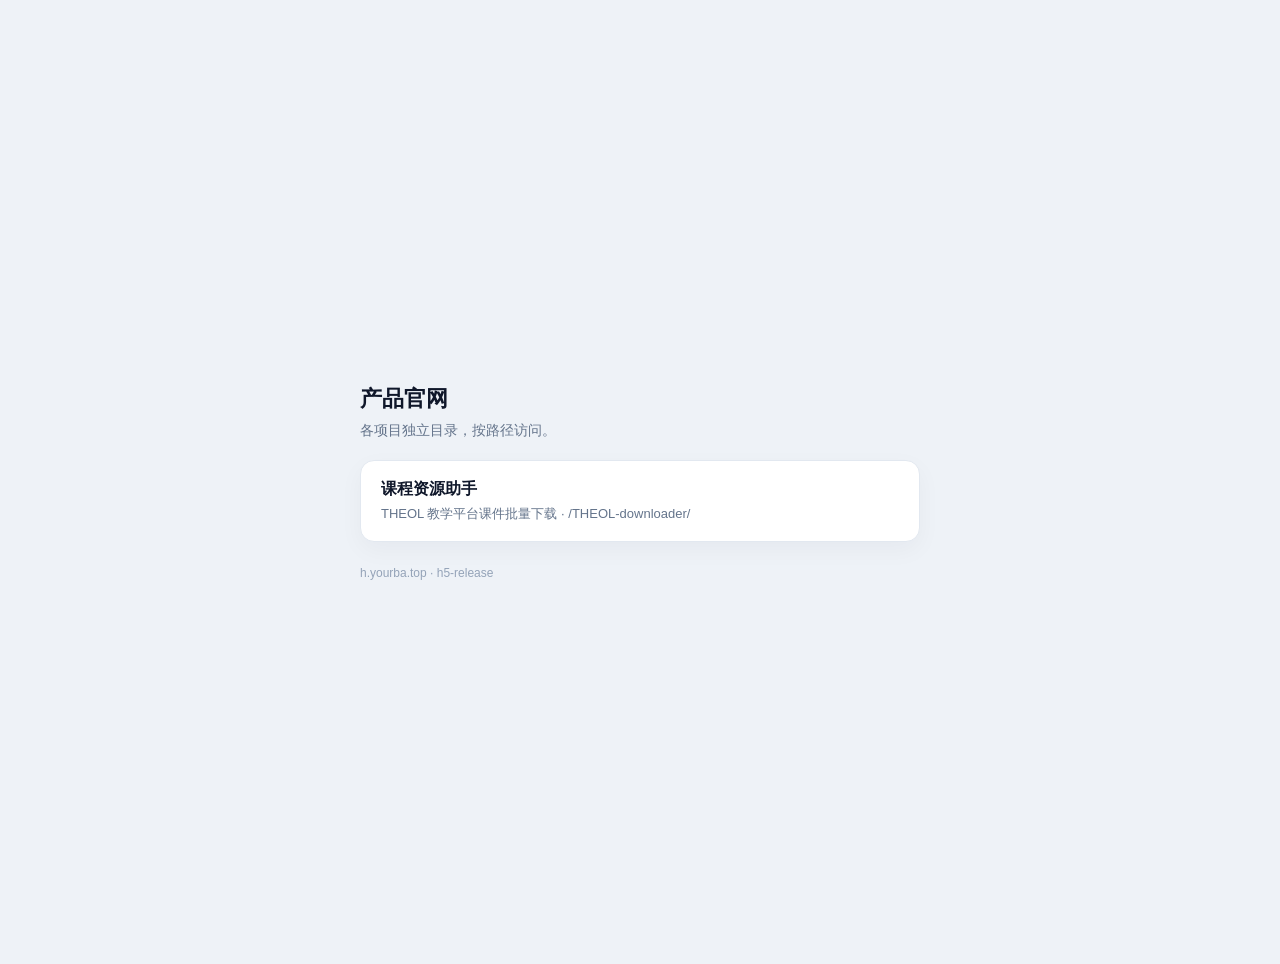
==== commit 7a121f58: "refactor: move site under THEOL-downloader/, add root index" ====
--- a/index.html
+++ b/index.html
@@ -1,458 +1,40 @@
-<!-- AI生成 -->
 <!doctype html>
 <html lang="zh-CN">
 <head>
 <meta charset="utf-8">
 <meta name="viewport" content="width=device-width,initial-scale=1">
-<title>课程资源助手</title>
-<meta name="description" content="北京化工大学 THEOL 教学平台课件批量下载工具。一次汇总课程资源与单元学习，树状勾选，优先打包 ZIP。书签安装，本地运行。">
-<link rel="stylesheet" href="site.css">
-<script>window.__BOOKMARKLET__={"href":"javascript:(()=>{(()=>{\"use strict\";const Ie=\"2.5.0\",H=\"buct-tab-dl-host\",Q=\"buct-dl-settings-v1\";if(location.protocol!==\"https:\"&&location.protocol!==\"http:\"){alert(\"请在学校教学平台页面运行此书签\");return}if(!/course\\.buct\\.edu\\.cn$/i.test(location.hostname)){alert(\"请在 course.buct.edu.cn 的课程页运行「课程资源助手」\");return}const ee=document.getElementById(H);if(ee&&ee.remove(),window.__buctTabDl&&window.__buctTabDl.close)try{window.__buctTabDl.close()}catch{}const D=location.origin,Z={\"pdf.gif\":\"pdf\",\"powerpoint.gif\":\"pptx\",\"ppt.gif\":\"ppt\",\"pptx.gif\":\"pptx\",\"word.gif\":\"doc\",\"doc.gif\":\"doc\",\"docx.gif\":\"docx\",\"excel.gif\":\"xls\",\"xls.gif\":\"xls\",\"xlsx.gif\":\"xlsx\",\"zip.gif\":\"zip\",\"rar.gif\":\"rar\",\"7z.gif\":\"7z\",\"txt.gif\":\"txt\",\"jpg.gif\":\"jpg\",\"png.gif\":\"png\",\"gif.gif\":\"gif\",\"mp3.gif\":\"mp3\",\"mp4.gif\":\"mp4\",\"video.gif\":\"mp4\",\"avi.gif\":\"avi\",\"html.gif\":\"html\",\"file.gif\":\"\",\"attach.gif\":\"\"},le={pdf:\"pdf\",ppt:\"ppt\",pptx:\"ppt\",doc:\"word\",docx:\"word\",xls:\"excel\",xlsx:\"excel\",zip:\"archive\",rar:\"archive\",\"7z\":\"archive\"},V=s=>new Promise(c=>setTimeout(c,s)),z=s=>String(s||\"\").replace(/\\s+/g,\" \").trim().replace(/[. ]+$/,\"\")||\"未命名\",te=s=>/\\.[A-Za-z0-9]{1,8}$/.test(String(s||\"\").split(/[\\\\/]/).pop()||\"\"),ne=s=>(String(s||\"\").trim().match(/\\.([A-Za-z0-9]{1,8})$/i)||[,\"\"])[1].toLowerCase(),B=s=>le[s]||\"other\",de=s=>String(s||\"\").split(/[\\\\/]/).pop().toLowerCase();function ue(s){if(!s)return\"\";const c=de(s);if(c in Z)return Z[c];for(const o of Object.keys(Z))if(Z[o]&&c.includes(o.replace(\".gif\",\"\")))return Z[o];return\"\"}async function $(s){const c=await fetch(s,{credentials:\"include\"});if(!c.ok)throw new Error(\"请求失败 \"+c.status);const o=await c.arrayBuffer(),f=(c.headers.get(\"content-type\")||\"\").match(/charset=([^;]+)/i);let d=(f?f[1]:\"gbk\").trim().toLowerCase();d===\"gb2312\"&&(d=\"gbk\");try{return new TextDecoder(d).decode(o)}catch{return new TextDecoder(\"gbk\").decode(o)}}const G=s=>new DOMParser().parseFromString(s,\"text/html\"),q=(s,c)=>{try{return new URL(s,c).href}catch{return\"\"}};function fe(s){const c=s.querySelector(\"table.valuelist\")||s.querySelector(\"table\");return c?[...c.querySelectorAll(\"tr\")].filter(o=>o.querySelector(\"td\")):[]}function oe(s){const c=s.querySelector('img[src*=\"icons/\"], img[src*=\"image/\"]');return c?ue(c.getAttribute(\"src\")||\"\"):\"\"}function pe(s,c){const o=s.querySelector(\"a[href*='listview.jsp'][href*='folderid=']\");if(!o)return null;const t=o.getAttribute(\"href\")||\"\",f=(o.textContent||\"\").replace(/\\s+/g,\" \").trim();if(!f||/返回上一级/.test(f))return null;const d=q(t,c);if(!d)return null;let a=\"\",u=\"\";try{const w=new URL(d);a=w.searchParams.get(\"folderid\")||\"\",u=w.searchParams.get(\"lid\")||\"\"}catch{return null}if(!a)return null;const g=s.querySelector(\"img\"),m=g&&g.getAttribute(\"src\")||\"\";if(!(/folder\\.gif|filefolder|directory/i.test(m)||/acttype=enter/.test(t))&&!/acttype=enter/.test(t))return null;const h=d.includes(\"acttype=enter\")?d:q(\"listview.jsp?acttype=enter&folderid=\"+encodeURIComponent(a)+(u?\"&lid=\"+encodeURIComponent(u):\"\"),c);return{folderId:a,lid:u,name:z(f),url:h}}function ge(s,c){const o=s.querySelector(\"a[href*='download_preview.jsp']\");if(!o)return null;let t;try{t=new URL(o.getAttribute(\"href\")||\"\",c)}catch{return null}const f=t.searchParams.get(\"fileid\")||\"\",d=t.searchParams.get(\"resid\")||\"\",a=t.searchParams.get(\"lid\")||\"\";if(!f||!d||!a)return null;let u=z((o.textContent||\"\").trim()||\"未命名\");const g=oe(s);!te(u)&&g&&(u+=\".\"+g);const m=ne(u)||g;let C=D;try{C=new URL(c).origin}catch{}const h=C+\"/meol/common/script/download.jsp?fileid=\"+encodeURIComponent(f)+\"&resid=\"+encodeURIComponent(d)+\"&lid=\"+encodeURIComponent(a);return{id:a+\":\"+d+\":\"+f,name:u,originalName:z((o.textContent||\"\").trim()||\"未命名\"),downloadUrl:h,previewUrl:q(o.getAttribute(\"href\")||\"\",c),fileid:f,resid:d,lid:a,ext:m,group:B(m)}}function R(s,c,o){return{type:\"folder\",id:\"f_\"+c.join(\"|\")+\"_\"+(o||\"\"),name:z(s),pathSegments:c.slice(),url:o||\"\",children:[],scanError:\"\"}}function Y(s,c,o){return{type:\"file\",...s,pathSegments:c.slice(),section:o||\"resource\"}}async function j(s,c,o,t){const f=await $(s),d=G(f),a=R(c,o,s);for(const u of fe(d)){const g=ge(u,s);if(g){a.children.push(Y(g,o,\"resource\"));continue}const m=pe(u,s);if(!(!m||t.has(m.folderId))){t.add(m.folderId);try{a.children.push(await j(m.url,m.name,[...o,m.name],t))}catch(C){const h=R(m.name,[...o,m.name],m.url);h.scanError=C&&C.message?C.message:String(C),a.children.push(h)}await V(35)}}return a}function A(s){const c=[],o=new Set;function t(f){const d=[f];for(;d.length;){const a=d.shift();if(!a||o.has(a))continue;o.add(a),c.push(a);let u=0;try{u=a.frames&&a.frames.length||0}catch{u=0}for(let g=0;g<u;g++)try{d.push(a.frames[g])}catch{}}}t(s);try{window.top&&!o.has(window.top)&&t(window.top)}catch{}return c}function be(){const s=[];for(const t of A(window))try{const f=t.location.href;try{const d=new URL(f),a=d.searchParams.get(\"lid\")||d.searchParams.get(\"courseId\")||\"\";a&&/^\\d+$/.test(a)&&s.push(a)}catch{}for(const d of t.document.querySelectorAll(\"a[href]\")){const a=d.getAttribute(\"href\")||\"\";if(/lid=|courseId=/.test(a))try{const u=new URL(a,f),g=u.searchParams.get(\"lid\")||u.searchParams.get(\"courseId\")||\"\";g&&/^\\d+$/.test(g)&&s.push(g)}catch{}}}catch{}const c={};for(const t of s)c[t]=(c[t]||0)+1;const o=Object.entries(c).sort((t,f)=>f[1]-t[1]);return o.length?o[0][0]:\"\"}function he(s){const c=String(s||\"\").match(/网络课程\\s*[—–-]\\s*(.+)$/);return c?z(c[1]).slice(0,80):z(String(s||\"\").replace(/\\s*[-—–|].*$/,\"\").trim()||\"课件\").slice(0,80)}function me(s,c){const o=[],t=new Set,f=/^(单元学习|课程资源|课程活动|基本信息|首页|课程介绍|教学大纲|教学日历|教师信息|课程作业|在线测试|教学播课|学习分析|互动交流|课程通知|课程问卷|课程笔记|课程答疑)$/i;for(const d of s.querySelectorAll('a[href*=\"course_column_preview_transfer.jsp\"]'))try{const a=new URL(d.getAttribute(\"href\"),c),u=a.searchParams.get(\"columnId\"),g=a.searchParams.get(\"tagbug\");if(!u||g!==\"client\"||t.has(u))continue;const m=z((d.textContent||\"\").replace(/\\s+/g,\" \").trim()||\"单元\").slice(0,120);if(f.test(m)||m.length<2)continue;t.add(u),o.push({columnId:u,title:m,entryUrl:a.origin+a.pathname+\"?tagbug=client&columnId=\"+encodeURIComponent(u),order:o.length})}catch{}return o}function X(s){const c=new Map;for(const o of s.querySelectorAll('a[href*=\"download_preview.jsp\"]'))try{const t=new URL(o.getAttribute(\"href\"),s.baseURI||D),f=t.searchParams.get(\"fileid\")||\"\",d=t.searchParams.get(\"resid\")||\"\",a=t.searchParams.get(\"lid\")||\"\";if(!f||!d||!a)continue;const u=a+\":\"+d+\":\"+f;if(c.has(u))continue;const g=o.closest(\"tr,li,div,td\")||o.parentElement;let m=z((o.textContent||\"\").trim()||\"未命名\");const C=g?oe(g):\"\";!te(m)&&C&&(m+=\".\"+C);const h=ne(m)||C;c.set(u,{id:u,name:m,originalName:z((o.textContent||\"\").trim()||\"未命名\"),downloadUrl:t.origin+\"/meol/common/script/download.jsp?fileid=\"+encodeURIComponent(f)+\"&resid=\"+encodeURIComponent(d)+\"&lid=\"+encodeURIComponent(a),previewUrl:t.href,fileid:f,resid:d,lid:a,ext:h,group:B(h)})}catch{}return[...c.values()]}async function xe(s){const c=await $(s),o=G(c);let t=X(o);const f=[...o.querySelectorAll(\"iframe[src],frame[src]\")].map(g=>q(g.getAttribute(\"src\")||\"\",s)),d=c.match(/resFolderViewList\\.do[^\"'\\s]*/i);d&&f.push(q(d[0].replace(/&amp;/g,\"&\"),s));for(const g of f)if(!(!g||!/course\\.buct\\.edu\\.cn/i.test(g))&&/resFolderViewList|listview|download_preview|colUrlStuView/i.test(g))try{t=t.concat(X(G(await $(g))))}catch{}const a=new Set,u=[];for(const g of t)a.has(g.id)||(a.add(g.id),u.push(g));return u}function P(s,c=[]){if(!s)return c;s.type===\"file\"&&c.push(s);for(const o of s.children||[])P(o,c);return c}async function we(s){const c=h=>{s&&s(h)};let o=\"课件\";for(const h of A(window))try{const w=h.document&&h.document.title;if(w&&/网络课程/.test(w)){o=he(w);break}}catch{}const t=be(),f=[];let d=R(\"课程资源\",[],location.href);d.id=\"section-resource\";let a=R(\"单元学习\",[\"单元学习\"],location.href);if(a.id=\"section-unit\",c(\"正在扫描课程资源目录树…\"),t)try{const h=D+\"/meol/common/script/listview.jsp?acttype=enter&folderid=0&lid=\"+encodeURIComponent(t);d=await j(h,\"课程资源\",[],new Set),d.id=\"section-resource\"}catch{try{const w=D+\"/meol/jpk/course/layout/newpage/listview.jsp?acttype=enter&folderid=0&lid=\"+encodeURIComponent(t);d=await j(w,\"课程资源\",[],new Set),d.id=\"section-resource\"}catch(w){d.scanError=w&&w.message||String(w),f.push({section:\"课程资源\",title:\"目录树\",error:d.scanError})}}else{let h=!1;for(const w of A(window))try{if(!/listview\\.jsp/i.test(w.location.href)||!w.document||!w.document.querySelector(\"table.valuelist\"))continue;h=!0,d=await j(w.location.href,\"课程资源\",[],new Set),d.id=\"section-resource\";break}catch{}h||(d.scanError=\"未能定位课程 id，请先进入课程资源或单元学习页面\",f.push({section:\"课程资源\",title:\"目录树\",error:d.scanError}))}c(\"正在探测全部单元…\");let u=[];for(const h of A(window))try{const w=me(h.document,h.location.href);w.length>u.length&&(u=w)}catch{}let g=0;if(u.length){const h=new Map;let w=0;for(const E of u){w+=1,c(\"正在读取单元 \"+w+\" / \"+u.length+\"：\"+E.title);try{const U=await xe(E.entryUrl),M=R(E.title,[\"单元学习\",E.title],E.entryUrl);for(const F of U)h.has(F.id)||(h.set(F.id,F),M.children.push(Y(F,[\"单元学习\",E.title],\"unit\")));a.children.push(M),g+=U.length}catch(U){f.push({section:\"单元学习\",title:E.title,error:U&&U.message?U.message:String(U)});const M=R(E.title,[\"单元学习\",E.title],E.entryUrl);M.scanError=U&&U.message?U.message:String(U),a.children.push(M)}await V(40)}}else{const h=[],w=new Set;for(const E of A(window))try{for(const U of X(E.document))w.has(U.id)||(w.add(U.id),h.push(U))}catch{}if(h.length){const E=R(\"当前页面\",[\"单元学习\",\"当前页面\"],location.href);for(const U of h)E.children.push(Y(U,[\"单元学习\",\"当前页面\"],\"unit\"));a.children.push(E),g=h.length}else a.scanError=\"未探测到单元列表\"}const m=P(d),C=P(a);return{ok:!0,courseName:o,lid:t,resourceTree:d,unitTree:a,resourceFiles:m,unitFiles:C,stats:{resourceFiles:m.length,units:u.length||(a.children.length?a.children.length:0),unitFiles:C.length,total:m.length+C.length},unitIndex:u,failures:f}}const _={zipMode:\"auto\",flatten:!1,maxZipMb:200,maxZipFiles:120};function ye(){try{const s=localStorage.getItem(Q);return s?{..._,...JSON.parse(s)}:{..._}}catch{return{..._}}}function ie(s){try{localStorage.setItem(Q,JSON.stringify(s))}catch{}}const i={courseName:\"课件\",tab:\"resource\",resourceTree:null,unitTree:null,resourceFiles:[],unitFiles:[],files:[],stats:null,failures:[],group:\"all\",query:\"\",selected:new Set,collapsed:new Set,scanning:!1,downloading:!1,settings:ye(),showSettings:!1};function ve(){let s=document.getElementById(H);s&&s.remove(),s=document.createElement(\"div\"),s.id=H,s.style.cssText=\"position:fixed;inset:0;z-index:2147483646;pointer-events:none;\";const c=s.attachShadow({mode:\"open\"});c.innerHTML=`\n<style>\n:host { all: initial; }\n*, *::before, *::after { box-sizing: border-box; }\n.scrim {\n  position: absolute; inset: 0; pointer-events: auto;\n  background: rgba(15, 23, 42, 0.38);\n  backdrop-filter: blur(3px);\n}\n.dialog {\n  pointer-events: auto;\n  position: absolute; left: 50%; top: 50%;\n  transform: translate(-50%, -50%);\n  width: min(980px, calc(100vw - 32px));\n  height: min(700px, calc(100vh - 32px));\n  display: flex; flex-direction: column;\n  background: #fff; color: #0f172a;\n  border-radius: 18px;\n  box-shadow: 0 25px 70px rgba(15, 23, 42, 0.35), 0 0 0 1px rgba(15, 23, 42, 0.06);\n  overflow: hidden;\n  font: 14px/1.5 \"Segoe UI\", \"PingFang SC\", \"Microsoft YaHei\", sans-serif;\n}\n.dialog.dragging { user-select: none; }\n.top {\n  display: flex; align-items: center; gap: 14px;\n  padding: 14px 18px;\n  background: linear-gradient(135deg, #0f172a 0%, #1e3a5f 55%, #2563eb 140%);\n  color: #fff; cursor: grab;\n}\n.top:active { cursor: grabbing; }\n.mark {\n  width: 40px; height: 40px; border-radius: 12px; display: grid; place-items: center;\n  background: rgba(255,255,255,.14); font-size: 18px; flex-shrink: 0;\n}\n.titles { flex: 1; min-width: 0; }\n.titles h1 { margin: 0; font-size: 16px; font-weight: 700; }\n.sub { margin: 3px 0 0; font-size: 12px; opacity: .8; white-space: nowrap; overflow: hidden; text-overflow: ellipsis; }\n.stats { display: flex; gap: 8px; flex-wrap: wrap; }\n.stat {\n  background: rgba(255,255,255,.12); border: 1px solid rgba(255,255,255,.12);\n  border-radius: 999px; padding: 4px 10px; font-size: 12px; white-space: nowrap;\n}\n.acts { display: flex; gap: 8px; }\nbutton {\n  font: inherit; border-radius: 10px; border: 1px solid transparent;\n  padding: 8px 14px; cursor: pointer; transition: .15s ease;\n}\nbutton.primary { background: #fff; color: #0f172a; font-weight: 650; }\nbutton.primary:hover { background: #e2e8f0; }\nbutton.accent { background: #10b981; color: #042f1e; font-weight: 700; }\nbutton.accent:hover { background: #34d399; }\nbutton.ghost {\n  background: rgba(255,255,255,.1); color: #fff; border-color: rgba(255,255,255,.12);\n}\nbutton.ghost:hover { background: rgba(255,255,255,.18); }\nbutton.soft {\n  background: #f1f5f9; color: #334155; border-color: #e2e8f0; font-size: 12px; padding: 6px 10px;\n}\nbutton.soft:hover { background: #e2e8f0; }\nbutton:disabled { opacity: 0.45; cursor: not-allowed; }\n\n.main-tabs {\n  display: flex; gap: 8px; padding: 12px 16px 0; background: #f8fafc;\n  border-bottom: 1px solid #e2e8f0;\n}\n.main-tab {\n  border: 1px solid #e2e8f0; background: #fff; color: #64748b;\n  border-radius: 12px 12px 0 0; border-bottom: none;\n  padding: 10px 18px; cursor: pointer; font: inherit; font-weight: 650;\n}\n.main-tab:hover { color: #0f172a; }\n.main-tab.active {\n  background: #fff; color: #0f172a; border-color: #e2e8f0;\n  box-shadow: 0 -2px 0 #2563eb inset;\n}\n.main-tab .cnt {\n  display: inline-block; margin-left: 6px; background: #e2e8f0; color: #334155;\n  border-radius: 999px; padding: 1px 7px; font-size: 11px; font-weight: 600;\n}\n.main-tab.active .cnt { background: #dbeafe; color: #1d4ed8; }\n\n.status {\n  padding: 8px 16px; font-size: 12px; color: #475569; background: #fff;\n  border-bottom: 1px solid #f1f5f9; min-height: 34px; display: flex; align-items: center; gap: 8px;\n}\n.dot { width: 8px; height: 8px; border-radius: 50%; background: #cbd5e1; flex-shrink: 0; }\n.dot.ok { background: #10b981; box-shadow: 0 0 0 3px rgba(16,185,129,.15); }\n.dot.err { background: #ef4444; box-shadow: 0 0 0 3px rgba(239,68,68,.15); }\n.dot.busy { background: #3b82f6; box-shadow: 0 0 0 3px rgba(59,130,246,.15); animation: pulse 1s infinite; }\n@keyframes pulse { 50% { opacity: .45; } }\n\n.toolbar {\n  display: flex; align-items: center; gap: 10px; padding: 12px 16px;\n  border-bottom: 1px solid #e2e8f0; background: #fff; flex-wrap: wrap;\n}\n.types { display: flex; gap: 4px; flex-wrap: wrap; }\n.type {\n  border: 1px solid transparent; background: transparent; color: #64748b;\n  border-radius: 999px; padding: 5px 11px; cursor: pointer; font: inherit; font-size: 12px;\n}\n.type:hover { background: #e2e8f0; color: #0f172a; }\n.type.active { background: #0f172a; color: #fff; border-color: #0f172a; font-weight: 600; }\n.search {\n  flex: 1; min-width: 140px; max-width: 240px;\n  border: 1px solid #e2e8f0; border-radius: 999px; padding: 7px 14px;\n  font: inherit; background: #fff; color: inherit;\n}\n.search:focus { outline: 2px solid #93c5fd; border-color: #3b82f6; }\n\n.body { flex: 1; display: grid; grid-template-columns: minmax(0, 1fr) 300px; min-height: 0; }\n.tree {\n  overflow: auto; padding: 10px 8px 14px;\n  background: radial-gradient(circle at top left, rgba(37,99,235,.05), transparent 40%), #fff;\n}\n.empty { padding: 48px 24px; text-align: center; color: #64748b; }\n.empty strong { display: block; color: #0f172a; margin-bottom: 6px; font-size: 15px; }\n.row { display: flex; align-items: center; gap: 8px; padding: 5px 8px; border-radius: 10px; min-height: 28px; }\n.row:hover { background: #f1f5f9; }\n.twisty {\n  width: 18px; height: 18px; border: none; background: transparent; color: #94a3b8;\n  cursor: pointer; border-radius: 4px; font-size: 10px; line-height: 1;\n  padding: 0; margin: 0; display: inline-grid; place-items: center;\n  flex-shrink: 0; user-select: none;\n}\n.twisty:hover { background: #e2e8f0; color: #334155; }\n.twisty.leaf { visibility: hidden; }\n.chk { width: 15px; height: 15px; accent-color: #2563eb; cursor: pointer; margin: 0; flex-shrink: 0; }\n.ico {\n  width: 20px; height: 20px; border-radius: 6px; display: inline-grid; place-items: center;\n  font-size: 10px; font-weight: 700; color: #fff; flex-shrink: 0;\n}\n.ico.folder { background: linear-gradient(145deg, #f59e0b, #d97706); }\n.ico.pdf { background: linear-gradient(145deg, #ef4444, #b91c1c); }\n.ico.ppt { background: linear-gradient(145deg, #f97316, #c2410c); }\n.ico.word { background: linear-gradient(145deg, #3b82f6, #1d4ed8); }\n.ico.excel { background: linear-gradient(145deg, #22c55e, #15803d); }\n.ico.archive { background: linear-gradient(145deg, #64748b, #475569); }\n.ico.other { background: linear-gradient(145deg, #8b5cf6, #6d28d9); }\n.label { flex: 1; min-width: 0; white-space: nowrap; overflow: hidden; text-overflow: ellipsis; }\n.badge, .ext { color: #94a3b8; font-size: 12px; flex-shrink: 0; }\n.ext { font-size: 11px; text-transform: uppercase; letter-spacing: .04em; }\n.kids { margin-left: 18px; border-left: 1px dashed #e2e8f0; padding-left: 4px; }\n.kids.collapsed { display: none; }\n\n.side {\n  border-left: 1px solid #e2e8f0; background: #fcfdff;\n  display: flex; flex-direction: column; min-height: 0;\n}\n.side h2 {\n  margin: 0; font-size: 13px; padding: 14px 14px 8px; color: #334155;\n  display: flex; justify-content: space-between; align-items: center;\n}\n.side .list { flex: 1; overflow: auto; padding: 0 8px 8px; }\n.sec-label {\n  font-size: 11px; font-weight: 700; letter-spacing: .04em;\n  color: #1d4ed8; background: #eff6ff; border-radius: 6px;\n  padding: 4px 8px; margin: 8px 4px 4px;\n}\n.sec-label.unit { color: #0f766e; background: #ecfdf5; }\n.side .item {\n  font-size: 12px; color: #475569; padding: 5px 8px; border-radius: 8px;\n  white-space: nowrap; overflow: hidden; text-overflow: ellipsis;\n}\n.side .item:hover { background: #f1f5f9; }\n.tag {\n  display: inline-block; font-size: 10px; font-weight: 700; border-radius: 4px;\n  padding: 1px 5px; margin-right: 6px; vertical-align: middle;\n}\n.tag.resource { background: #dbeafe; color: #1d4ed8; }\n.tag.unit { background: #d1fae5; color: #0f766e; }\n.foot {\n  padding: 12px 16px; border-top: 1px solid #e2e8f0; background: #f8fafc;\n}\n.foot .meta { font-size: 12px; color: #64748b; }\n.foot .meta strong { color: #0f172a; }\n.note { font-size: 11px; color: #94a3b8; margin-top: 2px; }\n.settings { padding: 12px 16px; background: #f8fafc; border-bottom: 1px solid #e2e8f0; }\n.settings h3 { margin: 0 0 10px; font-size: 13px; color: #334155; }\n.set-grid { display: grid; grid-template-columns: 1fr 1fr; gap: 10px 14px; }\n.set-grid label { display: flex; flex-direction: column; gap: 4px; font-size: 12px; color: #475569; }\n.set-grid select, .set-grid input {\n  font: inherit; font-size: 13px; padding: 7px 10px; border: 1px solid #e2e8f0;\n  border-radius: 8px; background: #fff; color: #0f172a;\n}\n.set-note { margin: 10px 0 0; font-size: 11px; color: #94a3b8; }\n.set-actions { display: flex; justify-content: flex-end; gap: 8px; margin-top: 10px; }\n@media (max-width: 760px) {\n  .body { grid-template-columns: 1fr; }\n  .side { display: none; }\n  .stats { display: none; }\n}\n</style>\n<div class=\"scrim\" id=\"scrim\"></div>\n<div class=\"dialog\" role=\"dialog\" aria-label=\"课程资源助手\">\n  <header class=\"top\" id=\"dragBar\">\n    <div class=\"mark\">⬇</div>\n    <div class=\"titles\">\n      <h1>课程资源助手</h1>\n      <p class=\"sub\" id=\"course\">正在识别课程…</p>\n    </div>\n    <div class=\"stats\" id=\"stats\"></div>\n    <div class=\"acts\">\n      <button class=\"primary\" id=\"btnScan\" type=\"button\">重新汇总</button>\n      <button class=\"accent\" id=\"btnDl\" type=\"button\" disabled>下载所选</button>\n      <button class=\"ghost\" id=\"btnSettings\" type=\"button\">设置</button>\n      <button class=\"ghost\" id=\"btnClose\" type=\"button\">关闭</button>\n    </div>\n  </header>\n  <nav class=\"main-tabs\" id=\"mainTabs\" aria-label=\"板块\">\n    <button class=\"main-tab active\" data-tab=\"resource\" type=\"button\">课程资源 <span class=\"cnt\" id=\"cntRes\">0</span></button>\n    <button class=\"main-tab\" data-tab=\"unit\" type=\"button\">单元学习 <span class=\"cnt\" id=\"cntUnit\">0</span></button>\n  </nav>\n  <div class=\"status\" id=\"status\"><span class=\"dot busy\"></span><span id=\"statusText\">正在汇总课程资源与全部单元…</span></div>\n  <div class=\"settings\" id=\"settingsPanel\" hidden>\n    <h3>下载设置</h3>\n    <div class=\"set-grid\">\n      <label>打包方式\n        <select id=\"setZipMode\">\n          <option value=\"auto\">自动（优先 ZIP）</option>\n          <option value=\"always\">始终打包 ZIP</option>\n          <option value=\"never\">始终批量逐个</option>\n        </select>\n      </label>\n      <label>ZIP 内目录\n        <select id=\"setFlatten\">\n          <option value=\"0\">保留目录结构</option>\n          <option value=\"1\">不要文件夹，文件平铺</option>\n        </select>\n      </label>\n      <label>ZIP 体积上限 (MB)\n        <input id=\"setZipMb\" type=\"number\" min=\"10\" max=\"2000\" step=\"10\" />\n      </label>\n      <label>ZIP 文件数上限\n        <input id=\"setZipFiles\" type=\"number\" min=\"1\" max=\"500\" step=\"1\" />\n      </label>\n    </div>\n    <p class=\"set-note\">设置保存在本机浏览器，不会上传。</p>\n    <div class=\"set-actions\">\n      <button class=\"soft\" id=\"setReset\" type=\"button\">恢复默认</button>\n      <button class=\"accent\" id=\"setSave\" type=\"button\">保存设置</button>\n    </div>\n  </div>\n  <div class=\"toolbar\">\n    <div class=\"types\" id=\"types\">\n      <button class=\"type active\" data-g=\"all\" type=\"button\">全部</button>\n      <button class=\"type\" data-g=\"pdf\" type=\"button\">PDF</button>\n      <button class=\"type\" data-g=\"ppt\" type=\"button\">PPT</button>\n      <button class=\"type\" data-g=\"word\" type=\"button\">Word</button>\n      <button class=\"type\" data-g=\"excel\" type=\"button\">Excel</button>\n      <button class=\"type\" data-g=\"archive\" type=\"button\">压缩包</button>\n      <button class=\"type\" data-g=\"other\" type=\"button\">其他</button>\n    </div>\n    <input class=\"search\" id=\"q\" type=\"search\" placeholder=\"搜索文件名…\" />\n    <button class=\"soft\" id=\"btnExp\" type=\"button\">展开</button>\n    <button class=\"soft\" id=\"btnCol\" type=\"button\">折叠</button>\n    <button class=\"soft\" id=\"btnSelVis\" type=\"button\">全选可见</button>\n    <button class=\"soft\" id=\"btnClr\" type=\"button\">清空</button>\n  </div>\n  <div class=\"body\">\n    <div class=\"tree\" id=\"tree\" role=\"tree\"></div>\n    <aside class=\"side\">\n      <h2>已选 <span id=\"selN\">0</span></h2>\n      <div class=\"list\" id=\"selList\"></div>\n      <div class=\"foot\">\n        <div class=\"meta\">\n          <div>保存到下载目录 / <strong id=\"saveName\">课件</strong> / 目录</div>\n          <div class=\"note\" id=\"dlNote\">已选会按「课程资源 / 单元学习」分组</div>\n        </div>\n      </div>\n    </aside>\n  </div>\n</div>`,document.documentElement.appendChild(s),window.__buctTabDl={host:s,shadow:c,close:()=>s.remove()};const o=e=>c.getElementById(e),t={course:o(\"course\"),stats:o(\"stats\"),status:o(\"status\"),statusText:o(\"statusText\"),tree:o(\"tree\"),types:o(\"types\"),q:o(\"q\"),mainTabs:o(\"mainTabs\"),cntRes:o(\"cntRes\"),cntUnit:o(\"cntUnit\"),btnScan:o(\"btnScan\"),btnDl:o(\"btnDl\"),btnClose:o(\"btnClose\"),btnSettings:o(\"btnSettings\"),btnExp:o(\"btnExp\"),btnCol:o(\"btnCol\"),btnSelVis:o(\"btnSelVis\"),btnClr:o(\"btnClr\"),selList:o(\"selList\"),selN:o(\"selN\"),saveName:o(\"saveName\"),dlNote:o(\"dlNote\"),dialog:c.querySelector(\".dialog\"),dragBar:o(\"dragBar\"),scrim:o(\"scrim\"),settingsPanel:o(\"settingsPanel\"),setZipMode:o(\"setZipMode\"),setFlatten:o(\"setFlatten\"),setZipMb:o(\"setZipMb\"),setZipFiles:o(\"setZipFiles\"),setReset:o(\"setReset\"),setSave:o(\"setSave\")};function f(){const e=i.settings;t.setZipMode.value=e.zipMode||\"auto\",t.setFlatten.value=e.flatten?\"1\":\"0\",t.setZipMb.value=String(e.maxZipMb||200),t.setZipFiles.value=String(e.maxZipFiles||120),t.settingsPanel.hidden=!1,i.showSettings=!0}function d(){t.settingsPanel.hidden=!0,i.showSettings=!1}(function(){let n=0,r=0,l=0,b=0,x=!1;const p=t.dialog;function k(S){if(S.target.closest(\"button, input\"))return;x=!0,p.classList.add(\"dragging\");const L=p.getBoundingClientRect();l=L.left,b=L.top,n=S.clientX,r=S.clientY,p.style.transform=\"none\",p.style.left=l+\"px\",p.style.top=b+\"px\",S.preventDefault()}function y(S){x&&(p.style.left=Math.max(8,Math.min(window.innerWidth-120,l+S.clientX-n))+\"px\",p.style.top=Math.max(8,Math.min(window.innerHeight-80,b+S.clientY-r))+\"px\")}function v(){x=!1,p.classList.remove(\"dragging\")}t.dragBar.addEventListener(\"mousedown\",k),window.addEventListener(\"mousemove\",y),window.addEventListener(\"mouseup\",v)})();function a(e,n){t.statusText.textContent=e;const r=t.status.querySelector(\".dot\");r.className=\"dot\"+(n?\" \"+n:\" busy\")}function u(){return i.tab===\"unit\"?i.unitTree:i.resourceTree}function g(){return i.tab===\"unit\"?i.unitFiles:i.resourceFiles}function m(e){if(i.group!==\"all\"&&(e.group||B(e.ext||\"\"))!==i.group)return!1;if(i.query){const n=i.query.toLowerCase(),r=String(e.name||\"\").toLowerCase(),l=(e.pathSegments||[]).join(\"/\").toLowerCase();if(!r.includes(n)&&!l.includes(n))return!1}return!0}function C(e){return e.type===\"file\"?m(e):!!(P(e).some(m)||i.query&&String(e.name||\"\").toLowerCase().includes(i.query.toLowerCase()))}function h(e,n=[]){if(!e||!C(e))return n;if(e.type===\"file\")return n.push(e),n;for(const r of e.children||[])h(r,n);return n}function w(e,n){if(!e)return null;if(e.id===n)return e;for(const r of e.children||[]){const l=w(r,n);if(l)return l}return null}function E(e,n){if(e.type===\"file\"){m(e)&&(n?i.selected.add(e.id):i.selected.delete(e.id));return}for(const r of e.children||[])E(r,n)}function U(e){const n=(e.pathSegments||[]).filter(Boolean).join(\"/\");return n?n+\"/\"+e.name:e.name}function M(e){return i.files.find(n=>n.id===e)}function F(){t.selN.textContent=String(i.selected.size),t.btnDl.disabled=i.selected.size===0||i.scanning||i.downloading,t.saveName.textContent=i.courseName||\"课件\",t.selList.innerHTML=\"\";const e=[],n=[];for(const l of i.selected){const b=M(l);b&&(b.section===\"unit\"?n.push(b):e.push(b))}function r(l,b,x){if(!b.length)return;const p=document.createElement(\"div\");p.className=\"sec-label\"+(x?\" \"+x:\"\"),p.textContent=l+\" · \"+b.length,t.selList.appendChild(p);for(const k of b){const y=document.createElement(\"div\");y.className=\"item\",y.innerHTML='<span class=\"tag '+(k.section===\"unit\"?\"unit\":\"resource\")+'\"></span><span></span>',y.querySelector(\".tag\").textContent=k.section===\"unit\"?\"单元\":\"资源\",y.querySelector(\"span:last-child\").textContent=U(k),t.selList.appendChild(y)}}r(\"课程资源\",e,\"\"),r(\"单元学习\",n,\"unit\");for(const l of t.tree.querySelectorAll(\"input[data-id]\")){const b=l.dataset.id;if(l.dataset.kind===\"file\")l.checked=i.selected.has(b),l.indeterminate=!1;else{const x=w(u(),b);if(!x)continue;const p=P(x).filter(m);if(!p.length){l.checked=!1,l.indeterminate=!1,l.disabled=!0;continue}l.disabled=!1;const k=p.filter(y=>i.selected.has(y.id)).length;l.checked=k===p.length,l.indeterminate=k>0&&k<p.length}}}function se(e){return e.type===\"folder\"?\"folder\":e.group||B(e.ext||\"\")}function ke(e){return e.type===\"folder\"?\"▸\":{pdf:\"P\",ppt:\"S\",word:\"W\",excel:\"X\",archive:\"Z\",other:\"F\"}[se(e)]||\"F\"}function re(e){if(!C(e))return null;const n=document.createElement(\"div\"),r=document.createElement(\"div\");r.className=\"row\";const l=e.type===\"folder\",b=i.collapsed.has(e.id),x=document.createElement(\"button\");x.type=\"button\",x.className=\"twisty\"+(l?\"\":\" leaf\"),x.textContent=b?\"▶\":\"▼\",x.setAttribute(\"aria-hidden\",\"true\"),l&&x.addEventListener(\"click\",v=>{v.stopPropagation(),i.collapsed.has(e.id)?i.collapsed.delete(e.id):i.collapsed.add(e.id),I()});const p=document.createElement(\"input\");p.type=\"checkbox\",p.className=\"chk\",p.dataset.id=e.id,p.dataset.kind=e.type,l?p.addEventListener(\"change\",()=>{E(e,p.checked),F()}):(p.checked=i.selected.has(e.id),p.addEventListener(\"change\",()=>{p.checked?i.selected.add(e.id):i.selected.delete(e.id),F()}));const k=document.createElement(\"span\");k.className=\"ico \"+se(e),k.textContent=ke(e);const y=document.createElement(\"span\");if(y.className=\"label\",y.textContent=e.name,y.title=U(e),r.append(x,p,k,y),l){const v=document.createElement(\"span\");v.className=\"badge\",v.textContent=String(P(e).filter(m).length),r.appendChild(v)}else{const v=document.createElement(\"span\");v.className=\"ext\",v.textContent=(e.ext||\"\").toUpperCase(),r.appendChild(v)}if(n.appendChild(r),l){const v=document.createElement(\"div\");v.className=\"kids\"+(b?\" collapsed\":\"\");for(const S of e.children||[]){const L=re(S);L&&v.appendChild(L)}n.appendChild(v)}return n}function I(){t.tree.innerHTML=\"\";const e=u(),n=i.tab===\"unit\"?\"单元学习\":\"课程资源\";if(!e||(!e.children||!e.children.length)&&e.scanError){t.tree.innerHTML='<div class=\"empty\"><strong>'+n+\"暂无内容</strong>\"+(e&&e.scanError?e.scanError:\"点「重新汇总」再试\")+\"</div>\";return}if(!e){t.tree.innerHTML='<div class=\"empty\"><strong>正在汇总…</strong>'+n+\"会单独列出</div>\";return}const r=re(e);r?t.tree.appendChild(r):t.tree.innerHTML='<div class=\"empty\"><strong>当前筛选下无文件</strong>可切换类型或清空搜索</div>',F()}function Se(e){if(!e){t.stats.innerHTML=\"\";return}t.stats.innerHTML='<span class=\"stat\">资源 '+e.resourceFiles+'</span><span class=\"stat\">单元 '+e.units+'</span><span class=\"stat\">共 '+e.total+\"</span>\",t.cntRes.textContent=String(e.resourceFiles),t.cntUnit.textContent=String(e.unitFiles)}function W(e,n){if(!(!e||n<=0||e.type!==\"folder\")){i.collapsed.delete(e.id);for(const r of e.children||[])W(r,n-1)}}function Ue(e){if(!e||!e.ok){a(e&&e.error||\"汇总失败\",\"err\");return}i.courseName=e.courseName||\"课件\",i.resourceTree=e.resourceTree,i.unitTree=e.unitTree,i.resourceFiles=e.resourceFiles||[],i.unitFiles=e.unitFiles||[],i.files=[...i.resourceFiles,...i.unitFiles],i.stats=e.stats,i.failures=e.failures||[],i.selected.clear(),i.collapsed.clear(),W(i.resourceTree,2),W(i.unitTree,2),t.course.textContent=i.courseName+\" · 资源 \"+i.stats.resourceFiles+\" / 单元文件 \"+i.stats.unitFiles,Se(i.stats);let n=\"已汇总：课程资源 \"+i.stats.resourceFiles+\" 个，单元学习 \"+i.stats.unitFiles+\" 个（\"+i.stats.units+\" 个单元）\";i.failures.length&&(n+=\"，\"+i.failures.length+\" 项读取失败\"),a(n,i.failures.length?\"\":\"ok\"),I()}async function ae(){if(!i.scanning){i.scanning=!0,t.btnScan.disabled=!0,t.btnDl.disabled=!0,a(\"正在一次性汇总课程资源与全部单元…\",\"busy\"),I();try{const e=await we(n=>a(n,\"busy\"));Ue(e)}catch(e){a(e&&e.message?e.message:\"汇总失败\",\"err\")}i.scanning=!1,t.btnScan.disabled=!1,F()}}function Ce(e,n){const r=document.createElement(\"a\");r.href=e,r.download=n.split(\"/\").pop(),r.rel=\"noopener\",document.body.appendChild(r),r.click(),r.remove()}function Ee(e,n){const r=URL.createObjectURL(e),l=document.createElement(\"a\");l.href=r,l.download=n,l.rel=\"noopener\",document.body.appendChild(l),l.click(),l.remove(),setTimeout(()=>URL.revokeObjectURL(r),4e3)}const Me=(Number(i.settings.maxZipMb)||200)*1024*1024;function Le(e){let n=-1;for(let r=0;r<e.length;r++){n^=e[r];for(let l=0;l<8;l++)n=n>>>1^(n&1?3988292384:0)}return(n^-1)>>>0}function Fe(e){const n=new TextEncoder,r=[],l=[];let b=0;for(const y of e){const v=n.encode(y.name),S=Le(y.data),L=y.data.length,O=new Uint8Array(30+v.length),T=new DataView(O.buffer);T.setUint32(0,67324752,!0),T.setUint16(4,20,!0),T.setUint16(6,2048,!0),T.setUint16(8,0,!0),T.setUint16(10,0,!0),T.setUint16(12,33,!0),T.setUint32(14,S,!0),T.setUint32(18,L,!0),T.setUint32(22,L,!0),T.setUint16(26,v.length,!0),T.setUint16(28,0,!0),O.set(v,30),r.push(O,y.data);const K=new Uint8Array(46+v.length),N=new DataView(K.buffer);N.setUint32(0,33639248,!0),N.setUint16(4,20,!0),N.setUint16(6,20,!0),N.setUint16(8,2048,!0),N.setUint16(10,0,!0),N.setUint16(12,0,!0),N.setUint16(14,33,!0),N.setUint32(16,S,!0),N.setUint32(20,L,!0),N.setUint32(24,L,!0),N.setUint16(28,v.length,!0),N.setUint32(42,b,!0),K.set(v,46),l.push(K),b+=O.length+L}const x=l.reduce((y,v)=>y+v.length,0),p=new Uint8Array(22),k=new DataView(p.buffer);return k.setUint32(0,101010256,!0),k.setUint16(8,e.length,!0),k.setUint16(10,e.length,!0),k.setUint32(12,x,!0),k.setUint32(16,b,!0),new Blob([...r,...l,p],{type:\"application/zip\"})}function Ne(e,n){const r=e.section===\"unit\"?\"单元学习\":\"课程资源\";let l=i.settings.flatten?e.name:r+\"/\"+U(e);if(l=l.replace(/\\\\/g,\"/\"),i.settings.flatten){let b=l,x=1;for(;n.has(l);){const p=b.lastIndexOf(\".\");l=p>0?b.slice(0,p)+\" (\"+x+\")\"+b.slice(p):b+\" (\"+x+\")\",x+=1}}return n.add(l),l}function Te(e){const n=i.settings,r=(Number(n.maxZipMb)||200)*1024*1024,l=Number(n.maxZipFiles)||120;if(n.zipMode===\"never\")return{mode:\"batch\",reason:\"已设为批量逐个下载\"};if(n.zipMode===\"always\")return{mode:\"zip\",reason:n.flatten?\"打包 ZIP（文件平铺）\":\"打包 ZIP（保留目录）\"};if(e.length>l)return{mode:\"batch\",reason:\"已选 \"+e.length+\" 个，超过 \"+l+\"，改用批量下载\"};const b=e.reduce((k,y)=>k+(Number(y.sizeBytes)||0),0),x=e.filter(k=>!Number(k.sizeBytes)).length;return b>r?{mode:\"batch\",reason:\"已知体积过大，改用批量下载\"}:x>60?{mode:\"batch\",reason:\"大小未知文件过多，改用批量下载\"}:{mode:\"zip\",reason:\"打包 ZIP · \"+(n.flatten?\"文件平铺\":\"保留目录\")+(x?\"（含 \"+x+\" 个大小未知）\":\"\")}}async function ce(e){const n=[],r=new Set;let l=0,b=0;const x=(Number(i.settings.maxZipMb)||200)*1024*1024;for(const y of e){b+=1,a(\"打包中 \"+b+\" / \"+e.length+\"：\"+y.name,\"busy\");let v;try{const S=await fetch(y.downloadUrl,{credentials:\"include\"});if(!S.ok)throw new Error(\"HTTP \"+S.status);const L=(S.headers.get(\"content-type\")||\"\").toLowerCase();if(L.includes(\"text/html\")||L.includes(\"application/json\"))throw new Error(\"服务器返回了网页而不是文件（可能登录失效）\");v=new Uint8Array(await S.arrayBuffer())}catch(S){throw Object.assign(new Error(y.name+\"：\"+(S&&S.message?S.message:S)),{failedFile:y})}if(l+=v.length,l>x)throw Object.assign(new Error(\"打包体积超过 \"+Math.round(x/1048576)+\" MB\"),{overBudget:!0});n.push({name:Ne(y,r),data:v})}a(\"正在生成 ZIP…\",\"busy\");const p=Fe(n),k=(i.courseName||\"课件\")+\".zip\";Ee(p,k),a(\"已下载压缩包：\"+k+\"（\"+e.length+\" 个文件）\",\"ok\")}async function J(e){t.dlNote.textContent=\"Chrome 可能询问是否允许多个下载，请点允许。\",a(\"批量下载 \"+e.length+\" 个文件…\",\"busy\");let n=0;for(const r of e)Ce(r.downloadUrl,r.name),n+=1,a(\"已触发 \"+n+\" / \"+e.length+\"：\"+r.name,\"busy\"),await V(260);a(\"已触发全部 \"+e.length+\" 个下载。请到浏览器下载列表核对。\",\"ok\"),t.dlNote.textContent=i.settings.flatten?\"批量下载 · 文件名\":\"批量下载 · 保存名以文件名为准，目录结构见汇总列表\"}async function ze(){const e=[...i.selected].map(M).filter(Boolean);if(!e.length)return;i.downloading=!0,t.btnDl.disabled=!0;const n=Te(e);t.dlNote.textContent=n.reason,a(n.mode===\"zip\"?\"准备打包下载…\":\"准备批量下载…\",\"busy\");try{if(n.mode===\"zip\")try{await ce(e)}catch(r){if(r&&r.overBudget)confirm(r.message+`\n是否改为逐个批量下载？`)?await J(e):a(\"已取消。可减少勾选后再打包。\",\"err\");else if(r&&r.failedFile)if(confirm(r.message+`\n是否跳过失败项，继续打包其余文件？`)){const b=e.filter(x=>x.id!==r.failedFile.id);b.length?await ce(b):a(\"没有可打包的文件\",\"err\")}else a(\"已取消打包\",\"err\");else a(r&&r.message?r.message:\"打包失败，改为批量下载\",\"err\"),await J(e)}else await J(e)}catch(r){a(r&&r.message?r.message:\"下载失败\",\"err\")}i.downloading=!1,F()}t.mainTabs.addEventListener(\"click\",e=>{const n=e.target.closest(\".main-tab\");if(n){i.tab=n.dataset.tab;for(const r of t.mainTabs.querySelectorAll(\".main-tab\"))r.classList.toggle(\"active\",r===n);I()}}),t.btnScan.addEventListener(\"click\",()=>ae()),t.btnDl.addEventListener(\"click\",()=>ze()),t.btnClose.addEventListener(\"click\",()=>s.remove()),t.scrim.addEventListener(\"click\",()=>s.remove()),t.btnSettings.addEventListener(\"click\",()=>{i.showSettings?d():f()}),t.setSave.addEventListener(\"click\",()=>{i.settings={zipMode:t.setZipMode.value||\"auto\",flatten:t.setFlatten.value===\"1\",maxZipMb:Math.max(10,Math.min(2e3,Number(t.setZipMb.value)||200)),maxZipFiles:Math.max(1,Math.min(500,Number(t.setZipFiles.value)||120))},ie(i.settings),d(),a(\"设置已保存\",\"ok\")}),t.setReset.addEventListener(\"click\",()=>{i.settings={..._},ie(i.settings),f(),a(\"已恢复默认设置\",\"ok\")}),t.btnExp.addEventListener(\"click\",()=>{i.collapsed.clear(),I()}),t.btnCol.addEventListener(\"click\",()=>{const e=r=>{if(r.type===\"folder\"){i.collapsed.add(r.id);for(const l of r.children||[])e(l)}},n=u();n&&e(n),I()}),t.btnSelVis.addEventListener(\"click\",()=>{for(const e of h(u()))i.selected.add(e.id);F()}),t.btnClr.addEventListener(\"click\",()=>{i.selected.clear(),F()}),t.q.addEventListener(\"input\",()=>{i.query=t.q.value.trim(),I()}),t.types.addEventListener(\"click\",e=>{const n=e.target.closest(\".type\");if(n){i.group=n.dataset.g;for(const r of t.types.querySelectorAll(\".type\"))r.classList.toggle(\"active\",r===n);I()}}),I(),ae()}ve()})();})()","stamp":"v2.5.0 (2026-09-22)"};</script>
+<title>产品官网导航</title>
+<style>
+  body {
+    margin: 0; min-height: 100vh; display: grid; place-items: center;
+    font-family: "Segoe UI", "PingFang SC", "Microsoft YaHei", sans-serif;
+    background: #eef2f7; color: #0f172a; padding: 32px 16px;
+  }
+  main { width: min(560px, 100%); }
+  h1 { margin: 0 0 8px; font-size: 22px; }
+  p.lead { margin: 0 0 20px; color: #64748b; font-size: 14px; }
+  a.card {
+    display: block; text-decoration: none; color: inherit;
+    background: #fff; border: 1px solid #e2e8f0; border-radius: 14px;
+    padding: 18px 20px; margin-bottom: 12px;
+    box-shadow: 0 8px 24px rgba(15,23,42,.04);
+    transition: border-color .15s, transform .15s;
+  }
+  a.card:hover { border-color: #1d4ed8; transform: translateY(-1px); }
+  a.card strong { display: block; font-size: 16px; margin-bottom: 4px; }
+  a.card span { color: #64748b; font-size: 13px; }
+  footer { margin-top: 24px; color: #94a3b8; font-size: 12px; }
+</style>
 </head>
 <body>
-<p data-aigc-mark="1" style="margin:0 0 8px;font-size:10px;line-height:1.3;color:#6b6560;font-weight:400;">AI生成</p>
-
-<a class="skip-link" href="#main">跳到主要内容</a>
-
-<header class="site-header">
-  <div class="brand">
-    <span class="logo">⬇</span>
-    <div>
-      <strong>课程资源助手</strong>
-      <small>Course Resource Assistant</small>
-    </div>
-  </div>
-  <nav class="site-nav" aria-label="页面导航">
-    <a href="#install">安装</a>
-    <a href="#features">功能</a>
-    <a href="#download">下载方式</a>
-    <a href="#faq">常见问题</a>
-    <a href="privacy.html">隐私</a>
-    <a class="repo" href="https://github.com/vg188/THEOL-downloader">GitHub</a>
-  </nav>
-</header>
-
-<main id="main">
-  <section class="hero">
-    <div class="hero-copy">
-      <p class="eyebrow">北京化工大学 · THEOL 教学平台</p>
-      <h1>课件批量下载，<br>一次勾选带走</h1>
-      <p class="lede">在课程页打开面板，自动汇总<strong>课程资源</strong>与<strong>单元学习全部单元</strong>。树状勾选后优先打包成一个 ZIP，也可在设置中改为批量逐个下载。</p>
-      <p class="disclaimer">非学校官方产品。请遵守学校规定，仅下载你有权访问的课程资料。</p>
-      <div class="hero-actions">
-        <a id="bookmarklet-install" class="button button-primary" href="javascript:(()=&gt;{(()=&gt;{&quot;use strict&quot;;const Ie=&quot;2.5.0&quot;,H=&quot;buct-tab-dl-host&quot;,Q=&quot;buct-dl-settings-v1&quot;;if(location.protocol!==&quot;https:&quot;&amp;&amp;location.protocol!==&quot;http:&quot;){alert(&quot;请在学校教学平台页面运行此书签&quot;);return}if(!/course\.buct\.edu\.cn$/i.test(location.hostname)){alert(&quot;请在 course.buct.edu.cn 的课程页运行「课程资源助手」&quot;);return}const ee=document.getElementById(H);if(ee&amp;&amp;ee.remove(),window.__buctTabDl&amp;&amp;window.__buctTabDl.close)try{window.__buctTabDl.close()}catch{}const D=location.origin,Z={&quot;pdf.gif&quot;:&quot;pdf&quot;,&quot;powerpoint.gif&quot;:&quot;pptx&quot;,&quot;ppt.gif&quot;:&quot;ppt&quot;,&quot;pptx.gif&quot;:&quot;pptx&quot;,&quot;word.gif&quot;:&quot;doc&quot;,&quot;doc.gif&quot;:&quot;doc&quot;,&quot;docx.gif&quot;:&quot;docx&quot;,&quot;excel.gif&quot;:&quot;xls&quot;,&quot;xls.gif&quot;:&quot;xls&quot;,&quot;xlsx.gif&quot;:&quot;xlsx&quot;,&quot;zip.gif&quot;:&quot;zip&quot;,&quot;rar.gif&quot;:&quot;rar&quot;,&quot;7z.gif&quot;:&quot;7z&quot;,&quot;txt.gif&quot;:&quot;txt&quot;,&quot;jpg.gif&quot;:&quot;jpg&quot;,&quot;png.gif&quot;:&quot;png&quot;,&quot;gif.gif&quot;:&quot;gif&quot;,&quot;mp3.gif&quot;:&quot;mp3&quot;,&quot;mp4.gif&quot;:&quot;mp4&quot;,&quot;video.gif&quot;:&quot;mp4&quot;,&quot;avi.gif&quot;:&quot;avi&quot;,&quot;html.gif&quot;:&quot;html&quot;,&quot;file.gif&quot;:&quot;&quot;,&quot;attach.gif&quot;:&quot;&quot;},le={pdf:&quot;pdf&quot;,ppt:&quot;ppt&quot;,pptx:&quot;ppt&quot;,doc:&quot;word&quot;,docx:&quot;word&quot;,xls:&quot;excel&quot;,xlsx:&quot;excel&quot;,zip:&quot;archive&quot;,rar:&quot;archive&quot;,&quot;7z&quot;:&quot;archive&quot;},V=s=&gt;new Promise(c=&gt;setTimeout(c,s)),z=s=&gt;String(s||&quot;&quot;).replace(/\s+/g,&quot; &quot;).trim().replace(/[. ]+$/,&quot;&quot;)||&quot;未命名&quot;,te=s=&gt;/\.[A-Za-z0-9]{1,8}$/.test(String(s||&quot;&quot;).split(/[\\/]/).pop()||&quot;&quot;),ne=s=&gt;(String(s||&quot;&quot;).trim().match(/\.([A-Za-z0-9]{1,8})$/i)||[,&quot;&quot;])[1].toLowerCase(),B=s=&gt;le[s]||&quot;other&quot;,de=s=&gt;String(s||&quot;&quot;).split(/[\\/]/).pop().toLowerCase();function ue(s){if(!s)return&quot;&quot;;const c=de(s);if(c in Z)return Z[c];for(const o of Object.keys(Z))if(Z[o]&amp;&amp;c.includes(o.replace(&quot;.gif&quot;,&quot;&quot;)))return Z[o];return&quot;&quot;}async function $(s){const c=await fetch(s,{credentials:&quot;include&quot;});if(!c.ok)throw new Error(&quot;请求失败 &quot;+c.status);const o=await c.arrayBuffer(),f=(c.headers.get(&quot;content-type&quot;)||&quot;&quot;).match(/charset=([^;]+)/i);let d=(f?f[1]:&quot;gbk&quot;).trim().toLowerCase();d===&quot;gb2312&quot;&amp;&amp;(d=&quot;gbk&quot;);try{return new TextDecoder(d).decode(o)}catch{return new TextDecoder(&quot;gbk&quot;).decode(o)}}const G=s=&gt;new DOMParser().parseFromString(s,&quot;text/html&quot;),q=(s,c)=&gt;{try{return new URL(s,c).href}catch{return&quot;&quot;}};function fe(s){const c=s.querySelector(&quot;table.valuelist&quot;)||s.querySelector(&quot;table&quot;);return c?[...c.querySelectorAll(&quot;tr&quot;)].filter(o=&gt;o.querySelector(&quot;td&quot;)):[]}function oe(s){const c=s.querySelector('img[src*=&quot;icons/&quot;], img[src*=&quot;image/&quot;]');return c?ue(c.getAttribute(&quot;src&quot;)||&quot;&quot;):&quot;&quot;}function pe(s,c){const o=s.querySelector(&quot;a[href*='listview.jsp'][href*='folderid=']&quot;);if(!o)return null;const t=o.getAttribute(&quot;href&quot;)||&quot;&quot;,f=(o.textContent||&quot;&quot;).replace(/\s+/g,&quot; &quot;).trim();if(!f||/返回上一级/.test(f))return null;const d=q(t,c);if(!d)return null;let a=&quot;&quot;,u=&quot;&quot;;try{const w=new URL(d);a=w.searchParams.get(&quot;folderid&quot;)||&quot;&quot;,u=w.searchParams.get(&quot;lid&quot;)||&quot;&quot;}catch{return null}if(!a)return null;const g=s.querySelector(&quot;img&quot;),m=g&amp;&amp;g.getAttribute(&quot;src&quot;)||&quot;&quot;;if(!(/folder\.gif|filefolder|directory/i.test(m)||/acttype=enter/.test(t))&amp;&amp;!/acttype=enter/.test(t))return null;const h=d.includes(&quot;acttype=enter&quot;)?d:q(&quot;listview.jsp?acttype=enter&amp;folderid=&quot;+encodeURIComponent(a)+(u?&quot;&amp;lid=&quot;+encodeURIComponent(u):&quot;&quot;),c);return{folderId:a,lid:u,name:z(f),url:h}}function ge(s,c){const o=s.querySelector(&quot;a[href*='download_preview.jsp']&quot;);if(!o)return null;let t;try{t=new URL(o.getAttribute(&quot;href&quot;)||&quot;&quot;,c)}catch{return null}const f=t.searchParams.get(&quot;fileid&quot;)||&quot;&quot;,d=t.searchParams.get(&quot;resid&quot;)||&quot;&quot;,a=t.searchParams.get(&quot;lid&quot;)||&quot;&quot;;if(!f||!d||!a)return null;let u=z((o.textContent||&quot;&quot;).trim()||&quot;未命名&quot;);const g=oe(s);!te(u)&amp;&amp;g&amp;&amp;(u+=&quot;.&quot;+g);const m=ne(u)||g;let C=D;try{C=new URL(c).origin}catch{}const h=C+&quot;/meol/common/script/download.jsp?fileid=&quot;+encodeURIComponent(f)+&quot;&amp;resid=&quot;+encodeURIComponent(d)+&quot;&amp;lid=&quot;+encodeURIComponent(a);return{id:a+&quot;:&quot;+d+&quot;:&quot;+f,name:u,originalName:z((o.textContent||&quot;&quot;).trim()||&quot;未命名&quot;),downloadUrl:h,previewUrl:q(o.getAttribute(&quot;href&quot;)||&quot;&quot;,c),fileid:f,resid:d,lid:a,ext:m,group:B(m)}}function R(s,c,o){return{type:&quot;folder&quot;,id:&quot;f_&quot;+c.join(&quot;|&quot;)+&quot;_&quot;+(o||&quot;&quot;),name:z(s),pathSegments:c.slice(),url:o||&quot;&quot;,children:[],scanError:&quot;&quot;}}function Y(s,c,o){return{type:&quot;file&quot;,...s,pathSegments:c.slice(),section:o||&quot;resource&quot;}}async function j(s,c,o,t){const f=await $(s),d=G(f),a=R(c,o,s);for(const u of fe(d)){const g=ge(u,s);if(g){a.children.push(Y(g,o,&quot;resource&quot;));continue}const m=pe(u,s);if(!(!m||t.has(m.folderId))){t.add(m.folderId);try{a.children.push(await j(m.url,m.name,[...o,m.name],t))}catch(C){const h=R(m.name,[...o,m.name],m.url);h.scanError=C&amp;&amp;C.message?C.message:String(C),a.children.push(h)}await V(35)}}return a}function A(s){const c=[],o=new Set;function t(f){const d=[f];for(;d.length;){const a=d.shift();if(!a||o.has(a))continue;o.add(a),c.push(a);let u=0;try{u=a.frames&amp;&amp;a.frames.length||0}catch{u=0}for(let g=0;g&lt;u;g++)try{d.push(a.frames[g])}catch{}}}t(s);try{window.top&amp;&amp;!o.has(window.top)&amp;&amp;t(window.top)}catch{}return c}function be(){const s=[];for(const t of A(window))try{const f=t.location.href;try{const d=new URL(f),a=d.searchParams.get(&quot;lid&quot;)||d.searchParams.get(&quot;courseId&quot;)||&quot;&quot;;a&amp;&amp;/^\d+$/.test(a)&amp;&amp;s.push(a)}catch{}for(const d of t.document.querySelectorAll(&quot;a[href]&quot;)){const a=d.getAttribute(&quot;href&quot;)||&quot;&quot;;if(/lid=|courseId=/.test(a))try{const u=new URL(a,f),g=u.searchParams.get(&quot;lid&quot;)||u.searchParams.get(&quot;courseId&quot;)||&quot;&quot;;g&amp;&amp;/^\d+$/.test(g)&amp;&amp;s.push(g)}catch{}}}catch{}const c={};for(const t of s)c[t]=(c[t]||0)+1;const o=Object.entries(c).sort((t,f)=&gt;f[1]-t[1]);return o.length?o[0][0]:&quot;&quot;}function he(s){const c=String(s||&quot;&quot;).match(/网络课程\s*[—–-]\s*(.+)$/);return c?z(c[1]).slice(0,80):z(String(s||&quot;&quot;).replace(/\s*[-—–|].*$/,&quot;&quot;).trim()||&quot;课件&quot;).slice(0,80)}function me(s,c){const o=[],t=new Set,f=/^(单元学习|课程资源|课程活动|基本信息|首页|课程介绍|教学大纲|教学日历|教师信息|课程作业|在线测试|教学播课|学习分析|互动交流|课程通知|课程问卷|课程笔记|课程答疑)$/i;for(const d of s.querySelectorAll('a[href*=&quot;course_column_preview_transfer.jsp&quot;]'))try{const a=new URL(d.getAttribute(&quot;href&quot;),c),u=a.searchParams.get(&quot;columnId&quot;),g=a.searchParams.get(&quot;tagbug&quot;);if(!u||g!==&quot;client&quot;||t.has(u))continue;const m=z((d.textContent||&quot;&quot;).replace(/\s+/g,&quot; &quot;).trim()||&quot;单元&quot;).slice(0,120);if(f.test(m)||m.length&lt;2)continue;t.add(u),o.push({columnId:u,title:m,entryUrl:a.origin+a.pathname+&quot;?tagbug=client&amp;columnId=&quot;+encodeURIComponent(u),order:o.length})}catch{}return o}function X(s){const c=new Map;for(const o of s.querySelectorAll('a[href*=&quot;download_preview.jsp&quot;]'))try{const t=new URL(o.getAttribute(&quot;href&quot;),s.baseURI||D),f=t.searchParams.get(&quot;fileid&quot;)||&quot;&quot;,d=t.searchParams.get(&quot;resid&quot;)||&quot;&quot;,a=t.searchParams.get(&quot;lid&quot;)||&quot;&quot;;if(!f||!d||!a)continue;const u=a+&quot;:&quot;+d+&quot;:&quot;+f;if(c.has(u))continue;const g=o.closest(&quot;tr,li,div,td&quot;)||o.parentElement;let m=z((o.textContent||&quot;&quot;).trim()||&quot;未命名&quot;);const C=g?oe(g):&quot;&quot;;!te(m)&amp;&amp;C&amp;&amp;(m+=&quot;.&quot;+C);const h=ne(m)||C;c.set(u,{id:u,name:m,originalName:z((o.textContent||&quot;&quot;).trim()||&quot;未命名&quot;),downloadUrl:t.origin+&quot;/meol/common/script/download.jsp?fileid=&quot;+encodeURIComponent(f)+&quot;&amp;resid=&quot;+encodeURIComponent(d)+&quot;&amp;lid=&quot;+encodeURIComponent(a),previewUrl:t.href,fileid:f,resid:d,lid:a,ext:h,group:B(h)})}catch{}return[...c.values()]}async function xe(s){const c=await $(s),o=G(c);let t=X(o);const f=[...o.querySelectorAll(&quot;iframe[src],frame[src]&quot;)].map(g=&gt;q(g.getAttribute(&quot;src&quot;)||&quot;&quot;,s)),d=c.match(/resFolderViewList\.do[^&quot;'\s]*/i);d&amp;&amp;f.push(q(d[0].replace(/&amp;amp;/g,&quot;&amp;&quot;),s));for(const g of f)if(!(!g||!/course\.buct\.edu\.cn/i.test(g))&amp;&amp;/resFolderViewList|listview|download_preview|colUrlStuView/i.test(g))try{t=t.concat(X(G(await $(g))))}catch{}const a=new Set,u=[];for(const g of t)a.has(g.id)||(a.add(g.id),u.push(g));return u}function P(s,c=[]){if(!s)return c;s.type===&quot;file&quot;&amp;&amp;c.push(s);for(const o of s.children||[])P(o,c);return c}async function we(s){const c=h=&gt;{s&amp;&amp;s(h)};let o=&quot;课件&quot;;for(const h of A(window))try{const w=h.document&amp;&amp;h.document.title;if(w&amp;&amp;/网络课程/.test(w)){o=he(w);break}}catch{}const t=be(),f=[];let d=R(&quot;课程资源&quot;,[],location.href);d.id=&quot;section-resource&quot;;let a=R(&quot;单元学习&quot;,[&quot;单元学习&quot;],location.href);if(a.id=&quot;section-unit&quot;,c(&quot;正在扫描课程资源目录树…&quot;),t)try{const h=D+&quot;/meol/common/script/listview.jsp?acttype=enter&amp;folderid=0&amp;lid=&quot;+encodeURIComponent(t);d=await j(h,&quot;课程资源&quot;,[],new Set),d.id=&quot;section-resource&quot;}catch{try{const w=D+&quot;/meol/jpk/course/layout/newpage/listview.jsp?acttype=enter&amp;folderid=0&amp;lid=&quot;+encodeURIComponent(t);d=await j(w,&quot;课程资源&quot;,[],new Set),d.id=&quot;section-resource&quot;}catch(w){d.scanError=w&amp;&amp;w.message||String(w),f.push({section:&quot;课程资源&quot;,title:&quot;目录树&quot;,error:d.scanError})}}else{let h=!1;for(const w of A(window))try{if(!/listview\.jsp/i.test(w.location.href)||!w.document||!w.document.querySelector(&quot;table.valuelist&quot;))continue;h=!0,d=await j(w.location.href,&quot;课程资源&quot;,[],new Set),d.id=&quot;section-resource&quot;;break}catch{}h||(d.scanError=&quot;未能定位课程 id，请先进入课程资源或单元学习页面&quot;,f.push({section:&quot;课程资源&quot;,title:&quot;目录树&quot;,error:d.scanError}))}c(&quot;正在探测全部单元…&quot;);let u=[];for(const h of A(window))try{const w=me(h.document,h.location.href);w.length&gt;u.length&amp;&amp;(u=w)}catch{}let g=0;if(u.length){const h=new Map;let w=0;for(const E of u){w+=1,c(&quot;正在读取单元 &quot;+w+&quot; / &quot;+u.length+&quot;：&quot;+E.title);try{const U=await xe(E.entryUrl),M=R(E.title,[&quot;单元学习&quot;,E.title],E.entryUrl);for(const F of U)h.has(F.id)||(h.set(F.id,F),M.children.push(Y(F,[&quot;单元学习&quot;,E.title],&quot;unit&quot;)));a.children.push(M),g+=U.length}catch(U){f.push({section:&quot;单元学习&quot;,title:E.title,error:U&amp;&amp;U.message?U.message:String(U)});const M=R(E.title,[&quot;单元学习&quot;,E.title],E.entryUrl);M.scanError=U&amp;&amp;U.message?U.message:String(U),a.children.push(M)}await V(40)}}else{const h=[],w=new Set;for(const E of A(window))try{for(const U of X(E.document))w.has(U.id)||(w.add(U.id),h.push(U))}catch{}if(h.length){const E=R(&quot;当前页面&quot;,[&quot;单元学习&quot;,&quot;当前页面&quot;],location.href);for(const U of h)E.children.push(Y(U,[&quot;单元学习&quot;,&quot;当前页面&quot;],&quot;unit&quot;));a.children.push(E),g=h.length}else a.scanError=&quot;未探测到单元列表&quot;}const m=P(d),C=P(a);return{ok:!0,courseName:o,lid:t,resourceTree:d,unitTree:a,resourceFiles:m,unitFiles:C,stats:{resourceFiles:m.length,units:u.length||(a.children.length?a.children.length:0),unitFiles:C.length,total:m.length+C.length},unitIndex:u,failures:f}}const _={zipMode:&quot;auto&quot;,flatten:!1,maxZipMb:200,maxZipFiles:120};function ye(){try{const s=localStorage.getItem(Q);return s?{..._,...JSON.parse(s)}:{..._}}catch{return{..._}}}function ie(s){try{localStorage.setItem(Q,JSON.stringify(s))}catch{}}const i={courseName:&quot;课件&quot;,tab:&quot;resource&quot;,resourceTree:null,unitTree:null,resourceFiles:[],unitFiles:[],files:[],stats:null,failures:[],group:&quot;all&quot;,query:&quot;&quot;,selected:new Set,collapsed:new Set,scanning:!1,downloading:!1,settings:ye(),showSettings:!1};function ve(){let s=document.getElementById(H);s&amp;&amp;s.remove(),s=document.createElement(&quot;div&quot;),s.id=H,s.style.cssText=&quot;position:fixed;inset:0;z-index:2147483646;pointer-events:none;&quot;;const c=s.attachShadow({mode:&quot;open&quot;});c.innerHTML=`
-&lt;style&gt;
-:host { all: initial; }
-*, *::before, *::after { box-sizing: border-box; }
-.scrim {
-  position: absolute; inset: 0; pointer-events: auto;
-  background: rgba(15, 23, 42, 0.38);
-  backdrop-filter: blur(3px);
-}
-.dialog {
-  pointer-events: auto;
-  position: absolute; left: 50%; top: 50%;
-  transform: translate(-50%, -50%);
-  width: min(980px, calc(100vw - 32px));
-  height: min(700px, calc(100vh - 32px));
-  display: flex; flex-direction: column;
-  background: #fff; color: #0f172a;
-  border-radius: 18px;
-  box-shadow: 0 25px 70px rgba(15, 23, 42, 0.35), 0 0 0 1px rgba(15, 23, 42, 0.06);
-  overflow: hidden;
-  font: 14px/1.5 &quot;Segoe UI&quot;, &quot;PingFang SC&quot;, &quot;Microsoft YaHei&quot;, sans-serif;
-}
-.dialog.dragging { user-select: none; }
-.top {
-  display: flex; align-items: center; gap: 14px;
-  padding: 14px 18px;
-  background: linear-gradient(135deg, #0f172a 0%, #1e3a5f 55%, #2563eb 140%);
-  color: #fff; cursor: grab;
-}
-.top:active { cursor: grabbing; }
-.mark {
-  width: 40px; height: 40px; border-radius: 12px; display: grid; place-items: center;
-  background: rgba(255,255,255,.14); font-size: 18px; flex-shrink: 0;
-}
-.titles { flex: 1; min-width: 0; }
-.titles h1 { margin: 0; font-size: 16px; font-weight: 700; }
-.sub { margin: 3px 0 0; font-size: 12px; opacity: .8; white-space: nowrap; overflow: hidden; text-overflow: ellipsis; }
-.stats { display: flex; gap: 8px; flex-wrap: wrap; }
-.stat {
-  background: rgba(255,255,255,.12); border: 1px solid rgba(255,255,255,.12);
-  border-radius: 999px; padding: 4px 10px; font-size: 12px; white-space: nowrap;
-}
-.acts { display: flex; gap: 8px; }
-button {
-  font: inherit; border-radius: 10px; border: 1px solid transparent;
-  padding: 8px 14px; cursor: pointer; transition: .15s ease;
-}
-button.primary { background: #fff; color: #0f172a; font-weight: 650; }
-button.primary:hover { background: #e2e8f0; }
-button.accent { background: #10b981; color: #042f1e; font-weight: 700; }
-button.accent:hover { background: #34d399; }
-button.ghost {
-  background: rgba(255,255,255,.1); color: #fff; border-color: rgba(255,255,255,.12);
-}
-button.ghost:hover { background: rgba(255,255,255,.18); }
-button.soft {
-  background: #f1f5f9; color: #334155; border-color: #e2e8f0; font-size: 12px; padding: 6px 10px;
-}
-button.soft:hover { background: #e2e8f0; }
-button:disabled { opacity: 0.45; cursor: not-allowed; }
-
-.main-tabs {
-  display: flex; gap: 8px; padding: 12px 16px 0; background: #f8fafc;
-  border-bottom: 1px solid #e2e8f0;
-}
-.main-tab {
-  border: 1px solid #e2e8f0; background: #fff; color: #64748b;
-  border-radius: 12px 12px 0 0; border-bottom: none;
-  padding: 10px 18px; cursor: pointer; font: inherit; font-weight: 650;
-}
-.main-tab:hover { color: #0f172a; }
-.main-tab.active {
-  background: #fff; color: #0f172a; border-color: #e2e8f0;
-  box-shadow: 0 -2px 0 #2563eb inset;
-}
-.main-tab .cnt {
-  display: inline-block; margin-left: 6px; background: #e2e8f0; color: #334155;
-  border-radius: 999px; padding: 1px 7px; font-size: 11px; font-weight: 600;
-}
-.main-tab.active .cnt { background: #dbeafe; color: #1d4ed8; }
-
-.status {
-  padding: 8px 16px; font-size: 12px; color: #475569; background: #fff;
-  border-bottom: 1px solid #f1f5f9; min-height: 34px; display: flex; align-items: center; gap: 8px;
-}
-.dot { width: 8px; height: 8px; border-radius: 50%; background: #cbd5e1; flex-shrink: 0; }
-.dot.ok { background: #10b981; box-shadow: 0 0 0 3px rgba(16,185,129,.15); }
-.dot.err { background: #ef4444; box-shadow: 0 0 0 3px rgba(239,68,68,.15); }
-.dot.busy { background: #3b82f6; box-shadow: 0 0 0 3px rgba(59,130,246,.15); animation: pulse 1s infinite; }
-@keyframes pulse { 50% { opacity: .45; } }
-
-.toolbar {
-  display: flex; align-items: center; gap: 10px; padding: 12px 16px;
-  border-bottom: 1px solid #e2e8f0; background: #fff; flex-wrap: wrap;
-}
-.types { display: flex; gap: 4px; flex-wrap: wrap; }
-.type {
-  border: 1px solid transparent; background: transparent; color: #64748b;
-  border-radius: 999px; padding: 5px 11px; cursor: pointer; font: inherit; font-size: 12px;
-}
-.type:hover { background: #e2e8f0; color: #0f172a; }
-.type.active { background: #0f172a; color: #fff; border-color: #0f172a; font-weight: 600; }
-.search {
-  flex: 1; min-width: 140px; max-width: 240px;
-  border: 1px solid #e2e8f0; border-radius: 999px; padding: 7px 14px;
-  font: inherit; background: #fff; color: inherit;
-}
-.search:focus { outline: 2px solid #93c5fd; border-color: #3b82f6; }
-
-.body { flex: 1; display: grid; grid-template-columns: minmax(0, 1fr) 300px; min-height: 0; }
-.tree {
-  overflow: auto; padding: 10px 8px 14px;
-  background: radial-gradient(circle at top left, rgba(37,99,235,.05), transparent 40%), #fff;
-}
-.empty { padding: 48px 24px; text-align: center; color: #64748b; }
-.empty strong { display: block; color: #0f172a; margin-bottom: 6px; font-size: 15px; }
-.row { display: flex; align-items: center; gap: 8px; padding: 5px 8px; border-radius: 10px; min-height: 28px; }
-.row:hover { background: #f1f5f9; }
-.twisty {
-  width: 18px; height: 18px; border: none; background: transparent; color: #94a3b8;
-  cursor: pointer; border-radius: 4px; font-size: 10px; line-height: 1;
-  padding: 0; margin: 0; display: inline-grid; place-items: center;
-  flex-shrink: 0; user-select: none;
-}
-.twisty:hover { background: #e2e8f0; color: #334155; }
-.twisty.leaf { visibility: hidden; }
-.chk { width: 15px; height: 15px; accent-color: #2563eb; cursor: pointer; margin: 0; flex-shrink: 0; }
-.ico {
-  width: 20px; height: 20px; border-radius: 6px; display: inline-grid; place-items: center;
-  font-size: 10px; font-weight: 700; color: #fff; flex-shrink: 0;
-}
-.ico.folder { background: linear-gradient(145deg, #f59e0b, #d97706); }
-.ico.pdf { background: linear-gradient(145deg, #ef4444, #b91c1c); }
-.ico.ppt { background: linear-gradient(145deg, #f97316, #c2410c); }
-.ico.word { background: linear-gradient(145deg, #3b82f6, #1d4ed8); }
-.ico.excel { background: linear-gradient(145deg, #22c55e, #15803d); }
-.ico.archive { background: linear-gradient(145deg, #64748b, #475569); }
-.ico.other { background: linear-gradient(145deg, #8b5cf6, #6d28d9); }
-.label { flex: 1; min-width: 0; white-space: nowrap; overflow: hidden; text-overflow: ellipsis; }
-.badge, .ext { color: #94a3b8; font-size: 12px; flex-shrink: 0; }
-.ext { font-size: 11px; text-transform: uppercase; letter-spacing: .04em; }
-.kids { margin-left: 18px; border-left: 1px dashed #e2e8f0; padding-left: 4px; }
-.kids.collapsed { display: none; }
-
-.side {
-  border-left: 1px solid #e2e8f0; background: #fcfdff;
-  display: flex; flex-direction: column; min-height: 0;
-}
-.side h2 {
-  margin: 0; font-size: 13px; padding: 14px 14px 8px; color: #334155;
-  display: flex; justify-content: space-between; align-items: center;
-}
-.side .list { flex: 1; overflow: auto; padding: 0 8px 8px; }
-.sec-label {
-  font-size: 11px; font-weight: 700; letter-spacing: .04em;
-  color: #1d4ed8; background: #eff6ff; border-radius: 6px;
-  padding: 4px 8px; margin: 8px 4px 4px;
-}
-.sec-label.unit { color: #0f766e; background: #ecfdf5; }
-.side .item {
-  font-size: 12px; color: #475569; padding: 5px 8px; border-radius: 8px;
-  white-space: nowrap; overflow: hidden; text-overflow: ellipsis;
-}
-.side .item:hover { background: #f1f5f9; }
-.tag {
-  display: inline-block; font-size: 10px; font-weight: 700; border-radius: 4px;
-  padding: 1px 5px; margin-right: 6px; vertical-align: middle;
-}
-.tag.resource { background: #dbeafe; color: #1d4ed8; }
-.tag.unit { background: #d1fae5; color: #0f766e; }
-.foot {
-  padding: 12px 16px; border-top: 1px solid #e2e8f0; background: #f8fafc;
-}
-.foot .meta { font-size: 12px; color: #64748b; }
-.foot .meta strong { color: #0f172a; }
-.note { font-size: 11px; color: #94a3b8; margin-top: 2px; }
-.settings { padding: 12px 16px; background: #f8fafc; border-bottom: 1px solid #e2e8f0; }
-.settings h3 { margin: 0 0 10px; font-size: 13px; color: #334155; }
-.set-grid { display: grid; grid-template-columns: 1fr 1fr; gap: 10px 14px; }
-.set-grid label { display: flex; flex-direction: column; gap: 4px; font-size: 12px; color: #475569; }
-.set-grid select, .set-grid input {
-  font: inherit; font-size: 13px; padding: 7px 10px; border: 1px solid #e2e8f0;
-  border-radius: 8px; background: #fff; color: #0f172a;
-}
-.set-note { margin: 10px 0 0; font-size: 11px; color: #94a3b8; }
-.set-actions { display: flex; justify-content: flex-end; gap: 8px; margin-top: 10px; }
-@media (max-width: 760px) {
-  .body { grid-template-columns: 1fr; }
-  .side { display: none; }
-  .stats { display: none; }
-}
-&lt;/style&gt;
-&lt;div class=&quot;scrim&quot; id=&quot;scrim&quot;&gt;&lt;/div&gt;
-&lt;div class=&quot;dialog&quot; role=&quot;dialog&quot; aria-label=&quot;课程资源助手&quot;&gt;
-  &lt;header class=&quot;top&quot; id=&quot;dragBar&quot;&gt;
-    &lt;div class=&quot;mark&quot;&gt;⬇&lt;/div&gt;
-    &lt;div class=&quot;titles&quot;&gt;
-      &lt;h1&gt;课程资源助手&lt;/h1&gt;
-      &lt;p class=&quot;sub&quot; id=&quot;course&quot;&gt;正在识别课程…&lt;/p&gt;
-    &lt;/div&gt;
-    &lt;div class=&quot;stats&quot; id=&quot;stats&quot;&gt;&lt;/div&gt;
-    &lt;div class=&quot;acts&quot;&gt;
-      &lt;button class=&quot;primary&quot; id=&quot;btnScan&quot; type=&quot;button&quot;&gt;重新汇总&lt;/button&gt;
-      &lt;button class=&quot;accent&quot; id=&quot;btnDl&quot; type=&quot;button&quot; disabled&gt;下载所选&lt;/button&gt;
-      &lt;button class=&quot;ghost&quot; id=&quot;btnSettings&quot; type=&quot;button&quot;&gt;设置&lt;/button&gt;
-      &lt;button class=&quot;ghost&quot; id=&quot;btnClose&quot; type=&quot;button&quot;&gt;关闭&lt;/button&gt;
-    &lt;/div&gt;
-  &lt;/header&gt;
-  &lt;nav class=&quot;main-tabs&quot; id=&quot;mainTabs&quot; aria-label=&quot;板块&quot;&gt;
-    &lt;button class=&quot;main-tab active&quot; data-tab=&quot;resource&quot; type=&quot;button&quot;&gt;课程资源 &lt;span class=&quot;cnt&quot; id=&quot;cntRes&quot;&gt;0&lt;/span&gt;&lt;/button&gt;
-    &lt;button class=&quot;main-tab&quot; data-tab=&quot;unit&quot; type=&quot;button&quot;&gt;单元学习 &lt;span class=&quot;cnt&quot; id=&quot;cntUnit&quot;&gt;0&lt;/span&gt;&lt;/button&gt;
-  &lt;/nav&gt;
-  &lt;div class=&quot;status&quot; id=&quot;status&quot;&gt;&lt;span class=&quot;dot busy&quot;&gt;&lt;/span&gt;&lt;span id=&quot;statusText&quot;&gt;正在汇总课程资源与全部单元…&lt;/span&gt;&lt;/div&gt;
-  &lt;div class=&quot;settings&quot; id=&quot;settingsPanel&quot; hidden&gt;
-    &lt;h3&gt;下载设置&lt;/h3&gt;
-    &lt;div class=&quot;set-grid&quot;&gt;
-      &lt;label&gt;打包方式
-        &lt;select id=&quot;setZipMode&quot;&gt;
-          &lt;option value=&quot;auto&quot;&gt;自动（优先 ZIP）&lt;/option&gt;
-          &lt;option value=&quot;always&quot;&gt;始终打包 ZIP&lt;/option&gt;
-          &lt;option value=&quot;never&quot;&gt;始终批量逐个&lt;/option&gt;
-        &lt;/select&gt;
-      &lt;/label&gt;
-      &lt;label&gt;ZIP 内目录
-        &lt;select id=&quot;setFlatten&quot;&gt;
-          &lt;option value=&quot;0&quot;&gt;保留目录结构&lt;/option&gt;
-          &lt;option value=&quot;1&quot;&gt;不要文件夹，文件平铺&lt;/option&gt;
-        &lt;/select&gt;
-      &lt;/label&gt;
-      &lt;label&gt;ZIP 体积上限 (MB)
-        &lt;input id=&quot;setZipMb&quot; type=&quot;number&quot; min=&quot;10&quot; max=&quot;2000&quot; step=&quot;10&quot; /&gt;
-      &lt;/label&gt;
-      &lt;label&gt;ZIP 文件数上限
-        &lt;input id=&quot;setZipFiles&quot; type=&quot;number&quot; min=&quot;1&quot; max=&quot;500&quot; step=&quot;1&quot; /&gt;
-      &lt;/label&gt;
-    &lt;/div&gt;
-    &lt;p class=&quot;set-note&quot;&gt;设置保存在本机浏览器，不会上传。&lt;/p&gt;
-    &lt;div class=&quot;set-actions&quot;&gt;
-      &lt;button class=&quot;soft&quot; id=&quot;setReset&quot; type=&quot;button&quot;&gt;恢复默认&lt;/button&gt;
-      &lt;button class=&quot;accent&quot; id=&quot;setSave&quot; type=&quot;button&quot;&gt;保存设置&lt;/button&gt;
-    &lt;/div&gt;
-  &lt;/div&gt;
-  &lt;div class=&quot;toolbar&quot;&gt;
-    &lt;div class=&quot;types&quot; id=&quot;types&quot;&gt;
-      &lt;button class=&quot;type active&quot; data-g=&quot;all&quot; type=&quot;button&quot;&gt;全部&lt;/button&gt;
-      &lt;button class=&quot;type&quot; data-g=&quot;pdf&quot; type=&quot;button&quot;&gt;PDF&lt;/button&gt;
-      &lt;button class=&quot;type&quot; data-g=&quot;ppt&quot; type=&quot;button&quot;&gt;PPT&lt;/button&gt;
-      &lt;button class=&quot;type&quot; data-g=&quot;word&quot; type=&quot;button&quot;&gt;Word&lt;/button&gt;
-      &lt;button class=&quot;type&quot; data-g=&quot;excel&quot; type=&quot;button&quot;&gt;Excel&lt;/button&gt;
-      &lt;button class=&quot;type&quot; data-g=&quot;archive&quot; type=&quot;button&quot;&gt;压缩包&lt;/button&gt;
-      &lt;button class=&quot;type&quot; data-g=&quot;other&quot; type=&quot;button&quot;&gt;其他&lt;/button&gt;
-    &lt;/div&gt;
-    &lt;input class=&quot;search&quot; id=&quot;q&quot; type=&quot;search&quot; placeholder=&quot;搜索文件名…&quot; /&gt;
-    &lt;button class=&quot;soft&quot; id=&quot;btnExp&quot; type=&quot;button&quot;&gt;展开&lt;/button&gt;
-    &lt;button class=&quot;soft&quot; id=&quot;btnCol&quot; type=&quot;button&quot;&gt;折叠&lt;/button&gt;
-    &lt;button class=&quot;soft&quot; id=&quot;btnSelVis&quot; type=&quot;button&quot;&gt;全选可见&lt;/button&gt;
-    &lt;button class=&quot;soft&quot; id=&quot;btnClr&quot; type=&quot;button&quot;&gt;清空&lt;/button&gt;
-  &lt;/div&gt;
-  &lt;div class=&quot;body&quot;&gt;
-    &lt;div class=&quot;tree&quot; id=&quot;tree&quot; role=&quot;tree&quot;&gt;&lt;/div&gt;
-    &lt;aside class=&quot;side&quot;&gt;
-      &lt;h2&gt;已选 &lt;span id=&quot;selN&quot;&gt;0&lt;/span&gt;&lt;/h2&gt;
-      &lt;div class=&quot;list&quot; id=&quot;selList&quot;&gt;&lt;/div&gt;
-      &lt;div class=&quot;foot&quot;&gt;
-        &lt;div class=&quot;meta&quot;&gt;
-          &lt;div&gt;保存到下载目录 / &lt;strong id=&quot;saveName&quot;&gt;课件&lt;/strong&gt; / 目录&lt;/div&gt;
-          &lt;div class=&quot;note&quot; id=&quot;dlNote&quot;&gt;已选会按「课程资源 / 单元学习」分组&lt;/div&gt;
-        &lt;/div&gt;
-      &lt;/div&gt;
-    &lt;/aside&gt;
-  &lt;/div&gt;
-&lt;/div&gt;`,document.documentElement.appendChild(s),window.__buctTabDl={host:s,shadow:c,close:()=&gt;s.remove()};const o=e=&gt;c.getElementById(e),t={course:o(&quot;course&quot;),stats:o(&quot;stats&quot;),status:o(&quot;status&quot;),statusText:o(&quot;statusText&quot;),tree:o(&quot;tree&quot;),types:o(&quot;types&quot;),q:o(&quot;q&quot;),mainTabs:o(&quot;mainTabs&quot;),cntRes:o(&quot;cntRes&quot;),cntUnit:o(&quot;cntUnit&quot;),btnScan:o(&quot;btnScan&quot;),btnDl:o(&quot;btnDl&quot;),btnClose:o(&quot;btnClose&quot;),btnSettings:o(&quot;btnSettings&quot;),btnExp:o(&quot;btnExp&quot;),btnCol:o(&quot;btnCol&quot;),btnSelVis:o(&quot;btnSelVis&quot;),btnClr:o(&quot;btnClr&quot;),selList:o(&quot;selList&quot;),selN:o(&quot;selN&quot;),saveName:o(&quot;saveName&quot;),dlNote:o(&quot;dlNote&quot;),dialog:c.querySelector(&quot;.dialog&quot;),dragBar:o(&quot;dragBar&quot;),scrim:o(&quot;scrim&quot;),settingsPanel:o(&quot;settingsPanel&quot;),setZipMode:o(&quot;setZipMode&quot;),setFlatten:o(&quot;setFlatten&quot;),setZipMb:o(&quot;setZipMb&quot;),setZipFiles:o(&quot;setZipFiles&quot;),setReset:o(&quot;setReset&quot;),setSave:o(&quot;setSave&quot;)};function f(){const e=i.settings;t.setZipMode.value=e.zipMode||&quot;auto&quot;,t.setFlatten.value=e.flatten?&quot;1&quot;:&quot;0&quot;,t.setZipMb.value=String(e.maxZipMb||200),t.setZipFiles.value=String(e.maxZipFiles||120),t.settingsPanel.hidden=!1,i.showSettings=!0}function d(){t.settingsPanel.hidden=!0,i.showSettings=!1}(function(){let n=0,r=0,l=0,b=0,x=!1;const p=t.dialog;function k(S){if(S.target.closest(&quot;button, input&quot;))return;x=!0,p.classList.add(&quot;dragging&quot;);const L=p.getBoundingClientRect();l=L.left,b=L.top,n=S.clientX,r=S.clientY,p.style.transform=&quot;none&quot;,p.style.left=l+&quot;px&quot;,p.style.top=b+&quot;px&quot;,S.preventDefault()}function y(S){x&amp;&amp;(p.style.left=Math.max(8,Math.min(window.innerWidth-120,l+S.clientX-n))+&quot;px&quot;,p.style.top=Math.max(8,Math.min(window.innerHeight-80,b+S.clientY-r))+&quot;px&quot;)}function v(){x=!1,p.classList.remove(&quot;dragging&quot;)}t.dragBar.addEventListener(&quot;mousedown&quot;,k),window.addEventListener(&quot;mousemove&quot;,y),window.addEventListener(&quot;mouseup&quot;,v)})();function a(e,n){t.statusText.textContent=e;const r=t.status.querySelector(&quot;.dot&quot;);r.className=&quot;dot&quot;+(n?&quot; &quot;+n:&quot; busy&quot;)}function u(){return i.tab===&quot;unit&quot;?i.unitTree:i.resourceTree}function g(){return i.tab===&quot;unit&quot;?i.unitFiles:i.resourceFiles}function m(e){if(i.group!==&quot;all&quot;&amp;&amp;(e.group||B(e.ext||&quot;&quot;))!==i.group)return!1;if(i.query){const n=i.query.toLowerCase(),r=String(e.name||&quot;&quot;).toLowerCase(),l=(e.pathSegments||[]).join(&quot;/&quot;).toLowerCase();if(!r.includes(n)&amp;&amp;!l.includes(n))return!1}return!0}function C(e){return e.type===&quot;file&quot;?m(e):!!(P(e).some(m)||i.query&amp;&amp;String(e.name||&quot;&quot;).toLowerCase().includes(i.query.toLowerCase()))}function h(e,n=[]){if(!e||!C(e))return n;if(e.type===&quot;file&quot;)return n.push(e),n;for(const r of e.children||[])h(r,n);return n}function w(e,n){if(!e)return null;if(e.id===n)return e;for(const r of e.children||[]){const l=w(r,n);if(l)return l}return null}function E(e,n){if(e.type===&quot;file&quot;){m(e)&amp;&amp;(n?i.selected.add(e.id):i.selected.delete(e.id));return}for(const r of e.children||[])E(r,n)}function U(e){const n=(e.pathSegments||[]).filter(Boolean).join(&quot;/&quot;);return n?n+&quot;/&quot;+e.name:e.name}function M(e){return i.files.find(n=&gt;n.id===e)}function F(){t.selN.textContent=String(i.selected.size),t.btnDl.disabled=i.selected.size===0||i.scanning||i.downloading,t.saveName.textContent=i.courseName||&quot;课件&quot;,t.selList.innerHTML=&quot;&quot;;const e=[],n=[];for(const l of i.selected){const b=M(l);b&amp;&amp;(b.section===&quot;unit&quot;?n.push(b):e.push(b))}function r(l,b,x){if(!b.length)return;const p=document.createElement(&quot;div&quot;);p.className=&quot;sec-label&quot;+(x?&quot; &quot;+x:&quot;&quot;),p.textContent=l+&quot; · &quot;+b.length,t.selList.appendChild(p);for(const k of b){const y=document.createElement(&quot;div&quot;);y.className=&quot;item&quot;,y.innerHTML='&lt;span class=&quot;tag '+(k.section===&quot;unit&quot;?&quot;unit&quot;:&quot;resource&quot;)+'&quot;&gt;&lt;/span&gt;&lt;span&gt;&lt;/span&gt;',y.querySelector(&quot;.tag&quot;).textContent=k.section===&quot;unit&quot;?&quot;单元&quot;:&quot;资源&quot;,y.querySelector(&quot;span:last-child&quot;).textContent=U(k),t.selList.appendChild(y)}}r(&quot;课程资源&quot;,e,&quot;&quot;),r(&quot;单元学习&quot;,n,&quot;unit&quot;);for(const l of t.tree.querySelectorAll(&quot;input[data-id]&quot;)){const b=l.dataset.id;if(l.dataset.kind===&quot;file&quot;)l.checked=i.selected.has(b),l.indeterminate=!1;else{const x=w(u(),b);if(!x)continue;const p=P(x).filter(m);if(!p.length){l.checked=!1,l.indeterminate=!1,l.disabled=!0;continue}l.disabled=!1;const k=p.filter(y=&gt;i.selected.has(y.id)).length;l.checked=k===p.length,l.indeterminate=k&gt;0&amp;&amp;k&lt;p.length}}}function se(e){return e.type===&quot;folder&quot;?&quot;folder&quot;:e.group||B(e.ext||&quot;&quot;)}function ke(e){return e.type===&quot;folder&quot;?&quot;▸&quot;:{pdf:&quot;P&quot;,ppt:&quot;S&quot;,word:&quot;W&quot;,excel:&quot;X&quot;,archive:&quot;Z&quot;,other:&quot;F&quot;}[se(e)]||&quot;F&quot;}function re(e){if(!C(e))return null;const n=document.createElement(&quot;div&quot;),r=document.createElement(&quot;div&quot;);r.className=&quot;row&quot;;const l=e.type===&quot;folder&quot;,b=i.collapsed.has(e.id),x=document.createElement(&quot;button&quot;);x.type=&quot;button&quot;,x.className=&quot;twisty&quot;+(l?&quot;&quot;:&quot; leaf&quot;),x.textContent=b?&quot;▶&quot;:&quot;▼&quot;,x.setAttribute(&quot;aria-hidden&quot;,&quot;true&quot;),l&amp;&amp;x.addEventListener(&quot;click&quot;,v=&gt;{v.stopPropagation(),i.collapsed.has(e.id)?i.collapsed.delete(e.id):i.collapsed.add(e.id),I()});const p=document.createElement(&quot;input&quot;);p.type=&quot;checkbox&quot;,p.className=&quot;chk&quot;,p.dataset.id=e.id,p.dataset.kind=e.type,l?p.addEventListener(&quot;change&quot;,()=&gt;{E(e,p.checked),F()}):(p.checked=i.selected.has(e.id),p.addEventListener(&quot;change&quot;,()=&gt;{p.checked?i.selected.add(e.id):i.selected.delete(e.id),F()}));const k=document.createElement(&quot;span&quot;);k.className=&quot;ico &quot;+se(e),k.textContent=ke(e);const y=document.createElement(&quot;span&quot;);if(y.className=&quot;label&quot;,y.textContent=e.name,y.title=U(e),r.append(x,p,k,y),l){const v=document.createElement(&quot;span&quot;);v.className=&quot;badge&quot;,v.textContent=String(P(e).filter(m).length),r.appendChild(v)}else{const v=document.createElement(&quot;span&quot;);v.className=&quot;ext&quot;,v.textContent=(e.ext||&quot;&quot;).toUpperCase(),r.appendChild(v)}if(n.appendChild(r),l){const v=document.createElement(&quot;div&quot;);v.className=&quot;kids&quot;+(b?&quot; collapsed&quot;:&quot;&quot;);for(const S of e.children||[]){const L=re(S);L&amp;&amp;v.appendChild(L)}n.appendChild(v)}return n}function I(){t.tree.innerHTML=&quot;&quot;;const e=u(),n=i.tab===&quot;unit&quot;?&quot;单元学习&quot;:&quot;课程资源&quot;;if(!e||(!e.children||!e.children.length)&amp;&amp;e.scanError){t.tree.innerHTML='&lt;div class=&quot;empty&quot;&gt;&lt;strong&gt;'+n+&quot;暂无内容&lt;/strong&gt;&quot;+(e&amp;&amp;e.scanError?e.scanError:&quot;点「重新汇总」再试&quot;)+&quot;&lt;/div&gt;&quot;;return}if(!e){t.tree.innerHTML='&lt;div class=&quot;empty&quot;&gt;&lt;strong&gt;正在汇总…&lt;/strong&gt;'+n+&quot;会单独列出&lt;/div&gt;&quot;;return}const r=re(e);r?t.tree.appendChild(r):t.tree.innerHTML='&lt;div class=&quot;empty&quot;&gt;&lt;strong&gt;当前筛选下无文件&lt;/strong&gt;可切换类型或清空搜索&lt;/div&gt;',F()}function Se(e){if(!e){t.stats.innerHTML=&quot;&quot;;return}t.stats.innerHTML='&lt;span class=&quot;stat&quot;&gt;资源 '+e.resourceFiles+'&lt;/span&gt;&lt;span class=&quot;stat&quot;&gt;单元 '+e.units+'&lt;/span&gt;&lt;span class=&quot;stat&quot;&gt;共 '+e.total+&quot;&lt;/span&gt;&quot;,t.cntRes.textContent=String(e.resourceFiles),t.cntUnit.textContent=String(e.unitFiles)}function W(e,n){if(!(!e||n&lt;=0||e.type!==&quot;folder&quot;)){i.collapsed.delete(e.id);for(const r of e.children||[])W(r,n-1)}}function Ue(e){if(!e||!e.ok){a(e&amp;&amp;e.error||&quot;汇总失败&quot;,&quot;err&quot;);return}i.courseName=e.courseName||&quot;课件&quot;,i.resourceTree=e.resourceTree,i.unitTree=e.unitTree,i.resourceFiles=e.resourceFiles||[],i.unitFiles=e.unitFiles||[],i.files=[...i.resourceFiles,...i.unitFiles],i.stats=e.stats,i.failures=e.failures||[],i.selected.clear(),i.collapsed.clear(),W(i.resourceTree,2),W(i.unitTree,2),t.course.textContent=i.courseName+&quot; · 资源 &quot;+i.stats.resourceFiles+&quot; / 单元文件 &quot;+i.stats.unitFiles,Se(i.stats);let n=&quot;已汇总：课程资源 &quot;+i.stats.resourceFiles+&quot; 个，单元学习 &quot;+i.stats.unitFiles+&quot; 个（&quot;+i.stats.units+&quot; 个单元）&quot;;i.failures.length&amp;&amp;(n+=&quot;，&quot;+i.failures.length+&quot; 项读取失败&quot;),a(n,i.failures.length?&quot;&quot;:&quot;ok&quot;),I()}async function ae(){if(!i.scanning){i.scanning=!0,t.btnScan.disabled=!0,t.btnDl.disabled=!0,a(&quot;正在一次性汇总课程资源与全部单元…&quot;,&quot;busy&quot;),I();try{const e=await we(n=&gt;a(n,&quot;busy&quot;));Ue(e)}catch(e){a(e&amp;&amp;e.message?e.message:&quot;汇总失败&quot;,&quot;err&quot;)}i.scanning=!1,t.btnScan.disabled=!1,F()}}function Ce(e,n){const r=document.createElement(&quot;a&quot;);r.href=e,r.download=n.split(&quot;/&quot;).pop(),r.rel=&quot;noopener&quot;,document.body.appendChild(r),r.click(),r.remove()}function Ee(e,n){const r=URL.createObjectURL(e),l=document.createElement(&quot;a&quot;);l.href=r,l.download=n,l.rel=&quot;noopener&quot;,document.body.appendChild(l),l.click(),l.remove(),setTimeout(()=&gt;URL.revokeObjectURL(r),4e3)}const Me=(Number(i.settings.maxZipMb)||200)*1024*1024;function Le(e){let n=-1;for(let r=0;r&lt;e.length;r++){n^=e[r];for(let l=0;l&lt;8;l++)n=n&gt;&gt;&gt;1^(n&amp;1?3988292384:0)}return(n^-1)&gt;&gt;&gt;0}function Fe(e){const n=new TextEncoder,r=[],l=[];let b=0;for(const y of e){const v=n.encode(y.name),S=Le(y.data),L=y.data.length,O=new Uint8Array(30+v.length),T=new DataView(O.buffer);T.setUint32(0,67324752,!0),T.setUint16(4,20,!0),T.setUint16(6,2048,!0),T.setUint16(8,0,!0),T.setUint16(10,0,!0),T.setUint16(12,33,!0),T.setUint32(14,S,!0),T.setUint32(18,L,!0),T.setUint32(22,L,!0),T.setUint16(26,v.length,!0),T.setUint16(28,0,!0),O.set(v,30),r.push(O,y.data);const K=new Uint8Array(46+v.length),N=new DataView(K.buffer);N.setUint32(0,33639248,!0),N.setUint16(4,20,!0),N.setUint16(6,20,!0),N.setUint16(8,2048,!0),N.setUint16(10,0,!0),N.setUint16(12,0,!0),N.setUint16(14,33,!0),N.setUint32(16,S,!0),N.setUint32(20,L,!0),N.setUint32(24,L,!0),N.setUint16(28,v.length,!0),N.setUint32(42,b,!0),K.set(v,46),l.push(K),b+=O.length+L}const x=l.reduce((y,v)=&gt;y+v.length,0),p=new Uint8Array(22),k=new DataView(p.buffer);return k.setUint32(0,101010256,!0),k.setUint16(8,e.length,!0),k.setUint16(10,e.length,!0),k.setUint32(12,x,!0),k.setUint32(16,b,!0),new Blob([...r,...l,p],{type:&quot;application/zip&quot;})}function Ne(e,n){const r=e.section===&quot;unit&quot;?&quot;单元学习&quot;:&quot;课程资源&quot;;let l=i.settings.flatten?e.name:r+&quot;/&quot;+U(e);if(l=l.replace(/\\/g,&quot;/&quot;),i.settings.flatten){let b=l,x=1;for(;n.has(l);){const p=b.lastIndexOf(&quot;.&quot;);l=p&gt;0?b.slice(0,p)+&quot; (&quot;+x+&quot;)&quot;+b.slice(p):b+&quot; (&quot;+x+&quot;)&quot;,x+=1}}return n.add(l),l}function Te(e){const n=i.settings,r=(Number(n.maxZipMb)||200)*1024*1024,l=Number(n.maxZipFiles)||120;if(n.zipMode===&quot;never&quot;)return{mode:&quot;batch&quot;,reason:&quot;已设为批量逐个下载&quot;};if(n.zipMode===&quot;always&quot;)return{mode:&quot;zip&quot;,reason:n.flatten?&quot;打包 ZIP（文件平铺）&quot;:&quot;打包 ZIP（保留目录）&quot;};if(e.length&gt;l)return{mode:&quot;batch&quot;,reason:&quot;已选 &quot;+e.length+&quot; 个，超过 &quot;+l+&quot;，改用批量下载&quot;};const b=e.reduce((k,y)=&gt;k+(Number(y.sizeBytes)||0),0),x=e.filter(k=&gt;!Number(k.sizeBytes)).length;return b&gt;r?{mode:&quot;batch&quot;,reason:&quot;已知体积过大，改用批量下载&quot;}:x&gt;60?{mode:&quot;batch&quot;,reason:&quot;大小未知文件过多，改用批量下载&quot;}:{mode:&quot;zip&quot;,reason:&quot;打包 ZIP · &quot;+(n.flatten?&quot;文件平铺&quot;:&quot;保留目录&quot;)+(x?&quot;（含 &quot;+x+&quot; 个大小未知）&quot;:&quot;&quot;)}}async function ce(e){const n=[],r=new Set;let l=0,b=0;const x=(Number(i.settings.maxZipMb)||200)*1024*1024;for(const y of e){b+=1,a(&quot;打包中 &quot;+b+&quot; / &quot;+e.length+&quot;：&quot;+y.name,&quot;busy&quot;);let v;try{const S=await fetch(y.downloadUrl,{credentials:&quot;include&quot;});if(!S.ok)throw new Error(&quot;HTTP &quot;+S.status);const L=(S.headers.get(&quot;content-type&quot;)||&quot;&quot;).toLowerCase();if(L.includes(&quot;text/html&quot;)||L.includes(&quot;application/json&quot;))throw new Error(&quot;服务器返回了网页而不是文件（可能登录失效）&quot;);v=new Uint8Array(await S.arrayBuffer())}catch(S){throw Object.assign(new Error(y.name+&quot;：&quot;+(S&amp;&amp;S.message?S.message:S)),{failedFile:y})}if(l+=v.length,l&gt;x)throw Object.assign(new Error(&quot;打包体积超过 &quot;+Math.round(x/1048576)+&quot; MB&quot;),{overBudget:!0});n.push({name:Ne(y,r),data:v})}a(&quot;正在生成 ZIP…&quot;,&quot;busy&quot;);const p=Fe(n),k=(i.courseName||&quot;课件&quot;)+&quot;.zip&quot;;Ee(p,k),a(&quot;已下载压缩包：&quot;+k+&quot;（&quot;+e.length+&quot; 个文件）&quot;,&quot;ok&quot;)}async function J(e){t.dlNote.textContent=&quot;Chrome 可能询问是否允许多个下载，请点允许。&quot;,a(&quot;批量下载 &quot;+e.length+&quot; 个文件…&quot;,&quot;busy&quot;);let n=0;for(const r of e)Ce(r.downloadUrl,r.name),n+=1,a(&quot;已触发 &quot;+n+&quot; / &quot;+e.length+&quot;：&quot;+r.name,&quot;busy&quot;),await V(260);a(&quot;已触发全部 &quot;+e.length+&quot; 个下载。请到浏览器下载列表核对。&quot;,&quot;ok&quot;),t.dlNote.textContent=i.settings.flatten?&quot;批量下载 · 文件名&quot;:&quot;批量下载 · 保存名以文件名为准，目录结构见汇总列表&quot;}async function ze(){const e=[...i.selected].map(M).filter(Boolean);if(!e.length)return;i.downloading=!0,t.btnDl.disabled=!0;const n=Te(e);t.dlNote.textContent=n.reason,a(n.mode===&quot;zip&quot;?&quot;准备打包下载…&quot;:&quot;准备批量下载…&quot;,&quot;busy&quot;);try{if(n.mode===&quot;zip&quot;)try{await ce(e)}catch(r){if(r&amp;&amp;r.overBudget)confirm(r.message+`
-是否改为逐个批量下载？`)?await J(e):a(&quot;已取消。可减少勾选后再打包。&quot;,&quot;err&quot;);else if(r&amp;&amp;r.failedFile)if(confirm(r.message+`
-是否跳过失败项，继续打包其余文件？`)){const b=e.filter(x=&gt;x.id!==r.failedFile.id);b.length?await ce(b):a(&quot;没有可打包的文件&quot;,&quot;err&quot;)}else a(&quot;已取消打包&quot;,&quot;err&quot;);else a(r&amp;&amp;r.message?r.message:&quot;打包失败，改为批量下载&quot;,&quot;err&quot;),await J(e)}else await J(e)}catch(r){a(r&amp;&amp;r.message?r.message:&quot;下载失败&quot;,&quot;err&quot;)}i.downloading=!1,F()}t.mainTabs.addEventListener(&quot;click&quot;,e=&gt;{const n=e.target.closest(&quot;.main-tab&quot;);if(n){i.tab=n.dataset.tab;for(const r of t.mainTabs.querySelectorAll(&quot;.main-tab&quot;))r.classList.toggle(&quot;active&quot;,r===n);I()}}),t.btnScan.addEventListener(&quot;click&quot;,()=&gt;ae()),t.btnDl.addEventListener(&quot;click&quot;,()=&gt;ze()),t.btnClose.addEventListener(&quot;click&quot;,()=&gt;s.remove()),t.scrim.addEventListener(&quot;click&quot;,()=&gt;s.remove()),t.btnSettings.addEventListener(&quot;click&quot;,()=&gt;{i.showSettings?d():f()}),t.setSave.addEventListener(&quot;click&quot;,()=&gt;{i.settings={zipMode:t.setZipMode.value||&quot;auto&quot;,flatten:t.setFlatten.value===&quot;1&quot;,maxZipMb:Math.max(10,Math.min(2e3,Number(t.setZipMb.value)||200)),maxZipFiles:Math.max(1,Math.min(500,Number(t.setZipFiles.value)||120))},ie(i.settings),d(),a(&quot;设置已保存&quot;,&quot;ok&quot;)}),t.setReset.addEventListener(&quot;click&quot;,()=&gt;{i.settings={..._},ie(i.settings),f(),a(&quot;已恢复默认设置&quot;,&quot;ok&quot;)}),t.btnExp.addEventListener(&quot;click&quot;,()=&gt;{i.collapsed.clear(),I()}),t.btnCol.addEventListener(&quot;click&quot;,()=&gt;{const e=r=&gt;{if(r.type===&quot;folder&quot;){i.collapsed.add(r.id);for(const l of r.children||[])e(l)}},n=u();n&amp;&amp;e(n),I()}),t.btnSelVis.addEventListener(&quot;click&quot;,()=&gt;{for(const e of h(u()))i.selected.add(e.id);F()}),t.btnClr.addEventListener(&quot;click&quot;,()=&gt;{i.selected.clear(),F()}),t.q.addEventListener(&quot;input&quot;,()=&gt;{i.query=t.q.value.trim(),I()}),t.types.addEventListener(&quot;click&quot;,e=&gt;{const n=e.target.closest(&quot;.type&quot;);if(n){i.group=n.dataset.g;for(const r of t.types.querySelectorAll(&quot;.type&quot;))r.classList.toggle(&quot;active&quot;,r===n);I()}}),I(),ae()}ve()})();})()" draggable="true">课程资源助手</a>
-        <button id="copy-bookmarklet" class="button button-secondary" type="button">复制书签代码</button>
-      </div>
-      <p id="copy-status" class="status" role="status" aria-live="polite"></p>
-      <p class="stamp">版本 <code id="bookmarklet-stamp">…</code></p>
-    </div>
-    <div class="hero-card" aria-hidden="true">
-      <div class="fake-window">
-        <div class="fake-top">
-          <span class="dot"></span><span class="dot"></span><span class="dot"></span>
-          <em>课程资源助手</em>
-        </div>
-        <div class="fake-tabs">
-          <span class="on">课程资源</span><span>单元学习</span>
-        </div>
-        <div class="fake-stats"><span>资源 42</span><span>单元 9</span></div>
-        <div class="fake-tree">
-          <div class="n folder">▾ 课程资源</div>
-          <div class="n file">　☑ 迈克尔逊干涉仪实验.pptx</div>
-          <div class="n file">　☑ 单缝衍射.pdf</div>
-          <div class="n folder">▾ 第二章 随机变量</div>
-          <div class="n file">　□ 2.1 随机变量.pdf</div>
-        </div>
-        <div class="fake-foot"><span>已选 2 · 打包 ZIP</span><b>下载所选</b></div>
-      </div>
-    </div>
-  </section>
-
-  <section id="install" class="section">
-    <h2>安装</h2>
-    <div class="install-grid">
-      <ol class="steps">
-        <li><strong>显示书签栏</strong>：按 <kbd>Ctrl</kbd>+<kbd>Shift</kbd>+<kbd>B</kbd>（macOS <kbd>⌥</kbd>+<kbd>⌘</kbd>+<kbd>B</kbd>）</li>
-        <li><strong>拖入书签</strong>：按住上方蓝色按钮，拖到书签栏空白处松开</li>
-        <li><strong>在课程页使用</strong>：登录 course.buct.edu.cn，进入课程，点书签栏「课程资源助手」</li>
-      </ol>
-      <div class="tutorial">
-        <h3>拖动安装演示</h3>
-        <p class="cap">按住按钮 → 拖到书签栏 → 松开</p>
-        <div class="demo play" aria-label="拖动安装动画演示">
-          <div class="demo-bar">
-            <span class="dots"><i></i><i></i><i></i></span>
-            <span>vg188.github.io/THEOL-downloader</span>
-          </div>
-          <div class="demo-bookmarks">
-            <span class="bm-label">书签栏</span>
-            <span class="demo-bm-target">课程资源助手</span>
-          </div>
-          <div class="demo-body">
-            <div class="demo-btn"><span class="grip">⠿</span> 课程资源助手</div>
-          </div>
-          <div class="demo-cursor">
-            <svg viewBox="0 0 16 22" xmlns="http://www.w3.org/2000/svg">
-              <path fill="#0f172a" stroke="#fff" stroke-width="1.2" d="M2 1l11 10-5 1 3 7-3 1-3-7-3 4z"/>
-            </svg>
-          </div>
-        </div>
-        <div class="demo-steps">
-          <span class="step-1">1 显示书签栏</span>
-          <span class="step-2">2 拖入按钮</span>
-          <span class="step-3">3 课程页点击</span>
-        </div>
-      </div>
-    </div>
-    <p class="hint">若拖拽无效：点「复制书签代码」→ 书签管理器新建书签 → 名称「课程资源助手」→ 网址粘贴。不要在本页点击书签按钮。</p>
-  </section>
-
-  <section id="features" class="section">
-    <h2>功能</h2>
-    <div class="grid">
-      <article class="feature">
-        <h3>双板块汇总</h3>
-        <p>课程资源目录树与单元学习全部单元一次读取，不必来回切换页面。</p>
-      </article>
-      <article class="feature">
-        <h3>树状勾选</h3>
-        <p>文件夹三态勾选，根目录文件也可单独选择；支持搜索与类型筛选。</p>
-      </article>
-      <article class="feature">
-        <h3>类型筛选</h3>
-        <p>PDF · PPT · Word · Excel · 压缩包 · 其他，按需过滤后再下载。</p>
-      </article>
-      <article class="feature">
-        <h3>下载设置</h3>
-        <p>可配置优先 ZIP / 始终批量、ZIP 内是否保留目录、体积与数量上限。</p>
-      </article>
-      <article class="feature">
-        <h3>本地运行</h3>
-        <p>使用你的登录会话读取已授权资源，不上传课件与账号信息。</p>
-      </article>
-      <article class="feature">
-        <h3>清晰路径</h3>
-        <p>ZIP 内按「课程资源 / 单元学习」分组，可选文件平铺，避免重复目录名。</p>
-      </article>
-    </div>
-  </section>
-
-  <section id="download" class="section">
-    <h2>下载方式</h2>
-    <div class="table-scroll">
-      <table>
-        <thead>
-          <tr><th>场景</th><th>默认行为</th></tr>
-        </thead>
-        <tbody>
-          <tr><th>常规选择（默认）</th><td>打包为<strong>一个 ZIP</strong>，包内保留「课程资源 / 单元学习」目录</td></tr>
-          <tr><th>需要平铺文件</th><td>设置 → ZIP 内目录 →「不要文件夹，文件平铺」</td></tr>
-          <tr><th>文件很多 / 体积很大</th><td>自动改为批量逐个下载（可在设置中调整上限）</td></tr>
-          <tr><th>始终单文件或始终批量</th><td>设置 → 打包方式 →「始终打包 ZIP」或「始终批量逐个」</td></tr>
-        </tbody>
-      </table>
-    </div>
-    <p class="hint">压缩包文件名即课程名，例如 <code>大学物理实验(II).zip</code>；包内不再重复课程名目录。</p>
-  </section>
-
-  <section id="faq" class="section">
-    <h2>常见问题</h2>
-    <details>
-      <summary>书签点了没反应？</summary>
-      <p>请使用本页最新书签（复制或重新拖拽）。确认当前页是 course.buct.edu.cn 的课程页。若手动建书签，网址应以 <code>javascript:(()=></code> 开头。</p>
-    </details>
-    <details>
-      <summary>扫描结果里没有课程资源？</summary>
-      <p>进入具体课程后点书签，工具会主动请求课程资源目录树。若仍为空，确认你有该课资源权限并刷新页面后重试。</p>
-    </details>
-    <details>
-      <summary>如何不要文件夹、直接把文件放 ZIP 根目录？</summary>
-      <p>面板 → 设置 → ZIP 内目录 → 选择「不要文件夹，文件平铺」→ 保存设置。</p>
-    </details>
-    <details>
-      <summary>Chrome 询问是否允许多个下载？</summary>
-      <p>批量模式下请点「允许」。使用 ZIP 时通常只触发一次下载。</p>
-    </details>
-  </section>
+<main>
+  <h1>产品官网</h1>
+  <p class="lead">各项目独立目录，按路径访问。</p>
+  <a class="card" href="./THEOL-downloader/">
+    <strong>课程资源助手</strong>
+    <span>THEOL 教学平台课件批量下载 · /THEOL-downloader/</span>
+  </a>
+  <footer>h.yourba.top · h5-release</footer>
 </main>
-
-<footer class="site-footer">
-  <p>课程资源助手 · 非学校官方 · <a href="https://github.com/vg188/THEOL-downloader">源码</a> · <a href="privacy.html">隐私说明</a></p>
-</footer>
-
-<script src="site.js"></script>
 </body>
 </html>
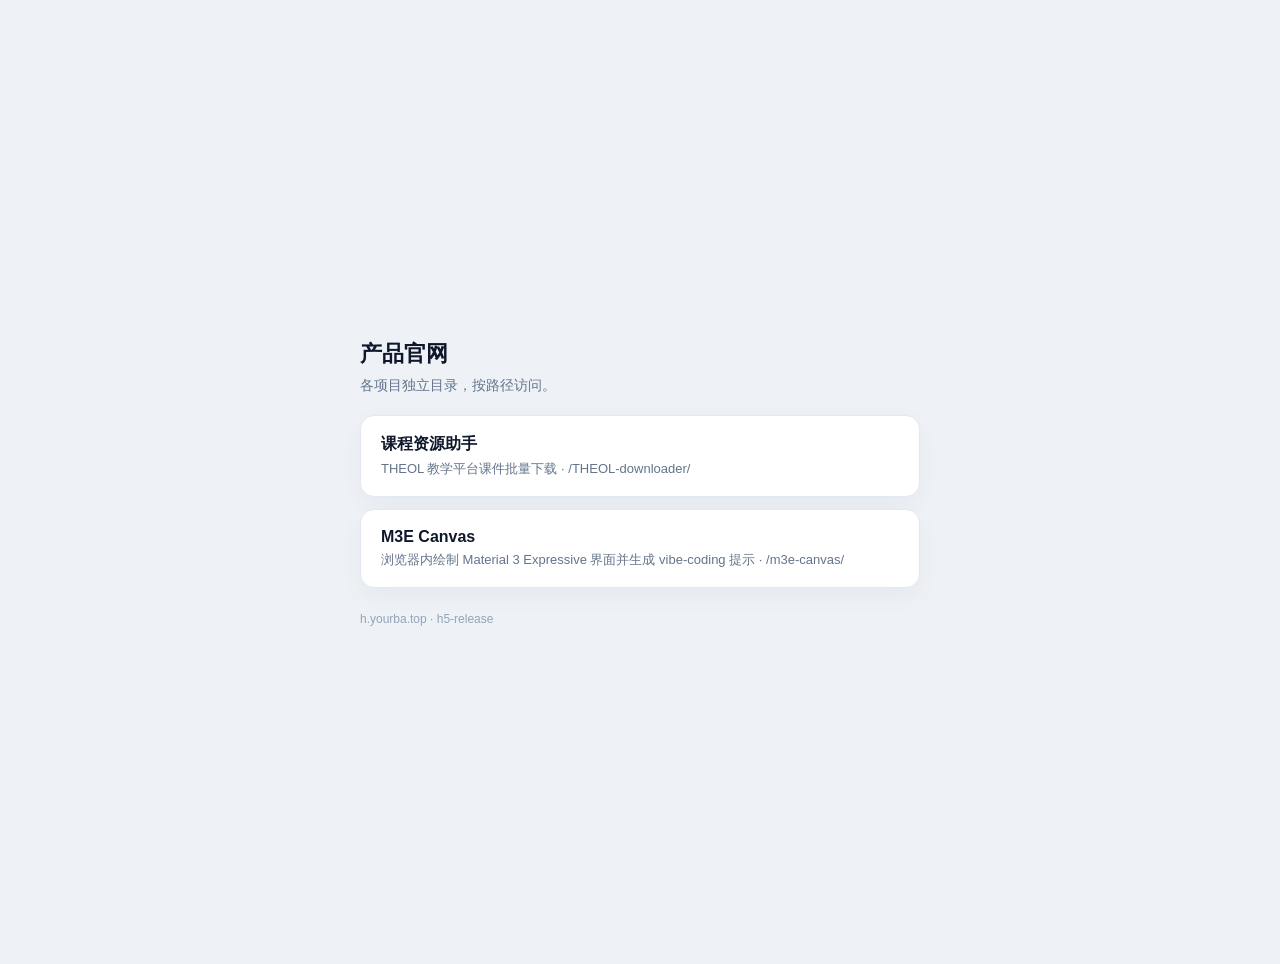
==== commit 2314ca1a: "Add M3E Canvas product site under /m3e-canvas/ Static export of vg188/m3e-canvas (basePath /m3e-canv" ====
--- a/index.html
+++ b/index.html
@@ -27,6 +27,7 @@
 </style>
 </head>
 <body>
+
 <main>
   <h1>产品官网</h1>
   <p class="lead">各项目独立目录，按路径访问。</p>
@@ -34,6 +35,10 @@
     <strong>课程资源助手</strong>
     <span>THEOL 教学平台课件批量下载 · /THEOL-downloader/</span>
   </a>
+  <a class="card" href="./m3e-canvas/">
+    <strong>M3E Canvas</strong>
+    <span>浏览器内绘制 Material 3 Expressive 界面并生成 vibe-coding 提示 · /m3e-canvas/</span>
+  </a>
   <footer>h.yourba.top · h5-release</footer>
 </main>
 </body>
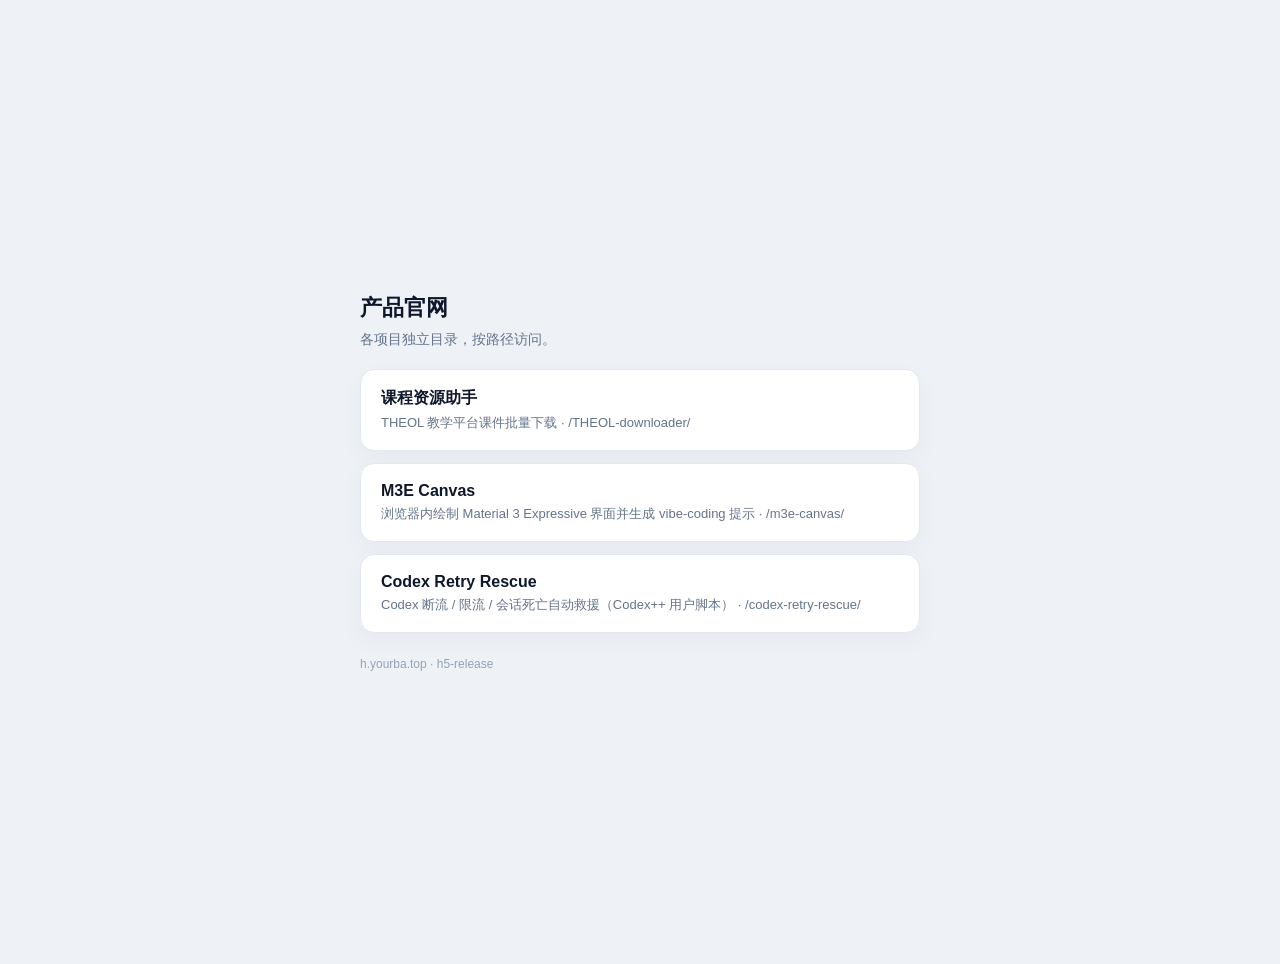
==== commit 85622775: "add Codex Retry Rescue product site /codex-retry-rescue/ 是 Vite 构建产物，源码在 vg188/codex-retry-rescue 的 " ====
--- a/index.html
+++ b/index.html
@@ -39,6 +39,10 @@
     <strong>M3E Canvas</strong>
     <span>浏览器内绘制 Material 3 Expressive 界面并生成 vibe-coding 提示 · /m3e-canvas/</span>
   </a>
+  <a class="card" href="./codex-retry-rescue/">
+    <strong>Codex Retry Rescue</strong>
+    <span>Codex 断流 / 限流 / 会话死亡自动救援（Codex++ 用户脚本） · /codex-retry-rescue/</span>
+  </a>
   <footer>h.yourba.top · h5-release</footer>
 </main>
 </body>
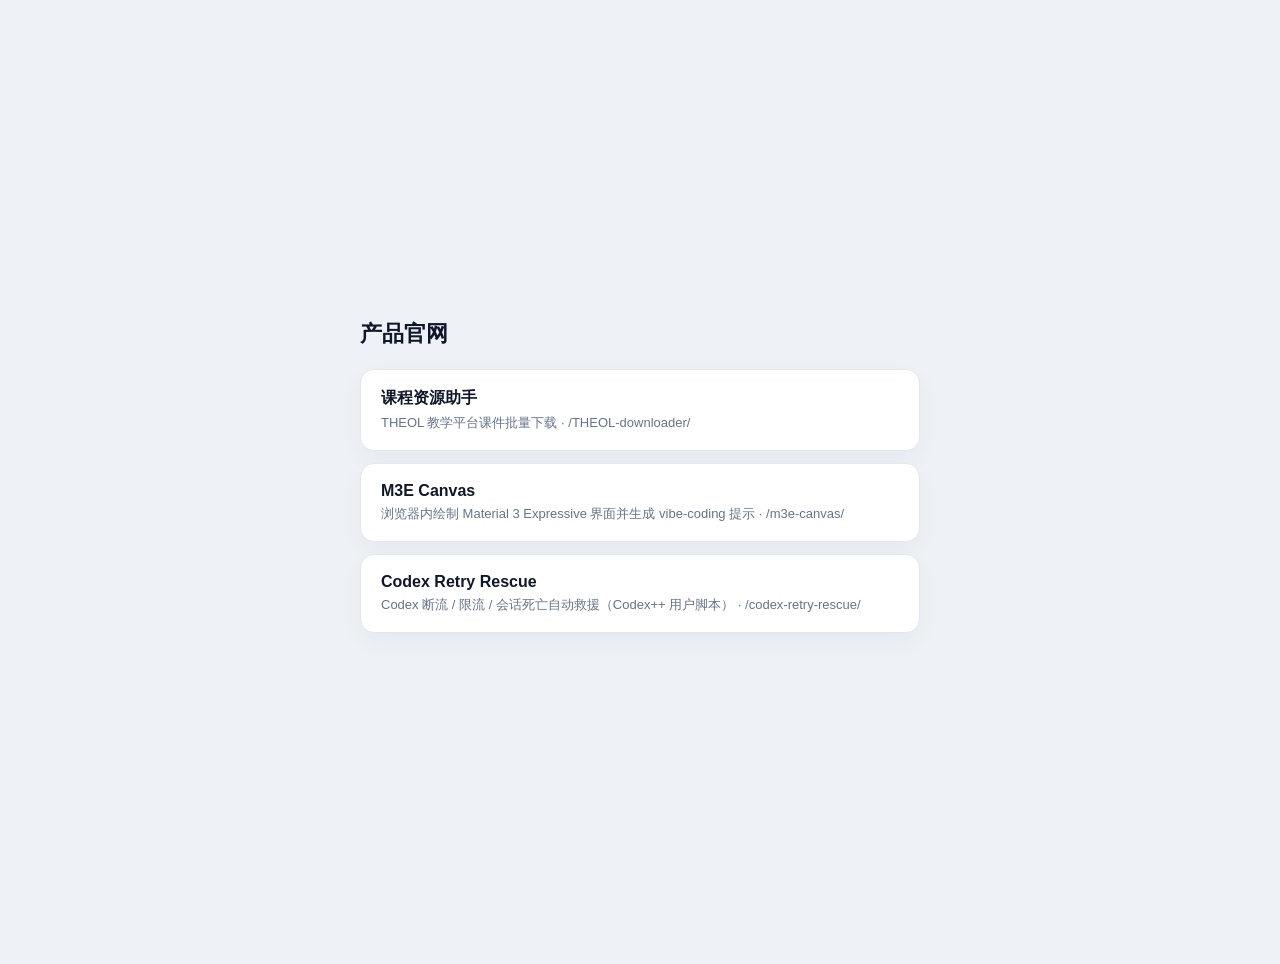
==== commit 83a51d87: "Remove nav subtitle and footer from homepage" ====
--- a/index.html
+++ b/index.html
@@ -11,8 +11,7 @@
     background: #eef2f7; color: #0f172a; padding: 32px 16px;
   }
   main { width: min(560px, 100%); }
-  h1 { margin: 0 0 8px; font-size: 22px; }
-  p.lead { margin: 0 0 20px; color: #64748b; font-size: 14px; }
+  h1 { margin: 0 0 20px; font-size: 22px; }
   a.card {
     display: block; text-decoration: none; color: inherit;
     background: #fff; border: 1px solid #e2e8f0; border-radius: 14px;
@@ -23,14 +22,12 @@
   a.card:hover { border-color: #1d4ed8; transform: translateY(-1px); }
   a.card strong { display: block; font-size: 16px; margin-bottom: 4px; }
   a.card span { color: #64748b; font-size: 13px; }
-  footer { margin-top: 24px; color: #94a3b8; font-size: 12px; }
 </style>
 </head>
 <body>
 
 <main>
   <h1>产品官网</h1>
-  <p class="lead">各项目独立目录，按路径访问。</p>
   <a class="card" href="./THEOL-downloader/">
     <strong>课程资源助手</strong>
     <span>THEOL 教学平台课件批量下载 · /THEOL-downloader/</span>
@@ -43,7 +40,6 @@
     <strong>Codex Retry Rescue</strong>
     <span>Codex 断流 / 限流 / 会话死亡自动救援（Codex++ 用户脚本） · /codex-retry-rescue/</span>
   </a>
-  <footer>h.yourba.top · h5-release</footer>
 </main>
 </body>
 </html>
